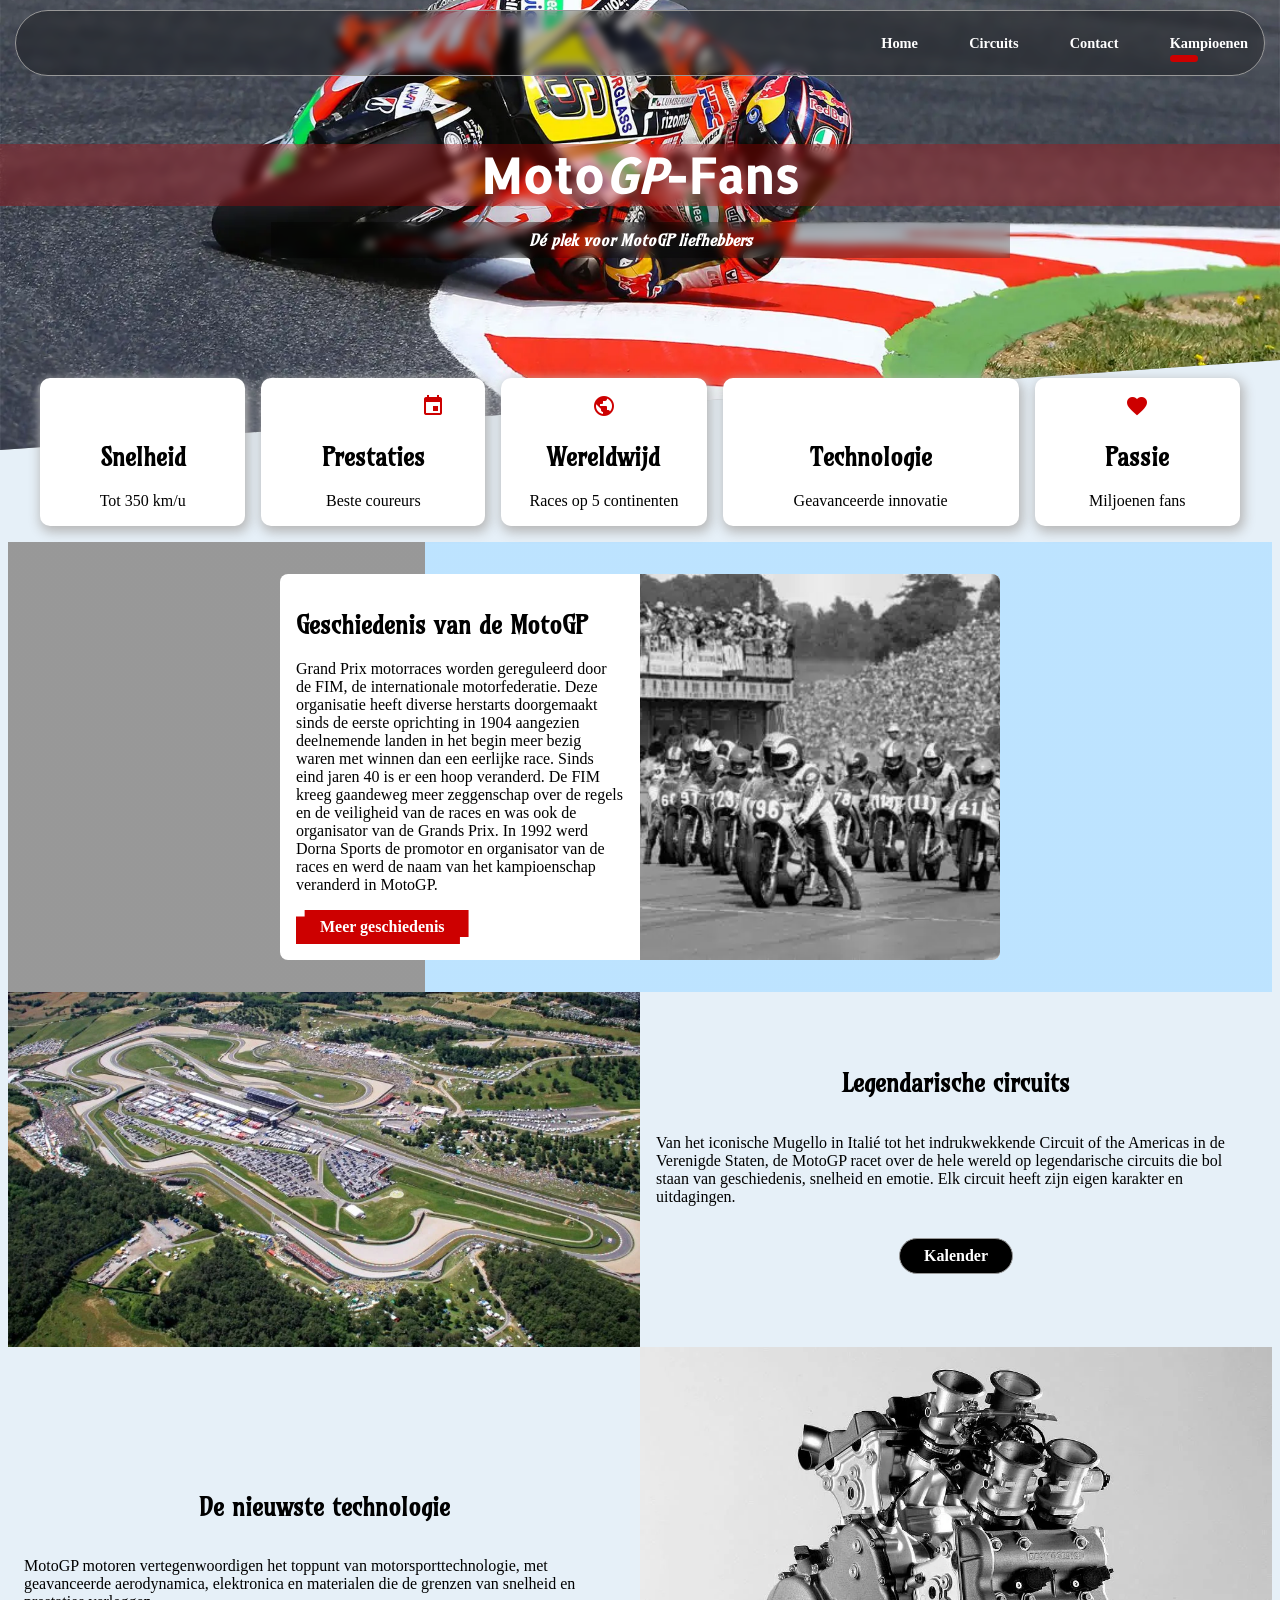
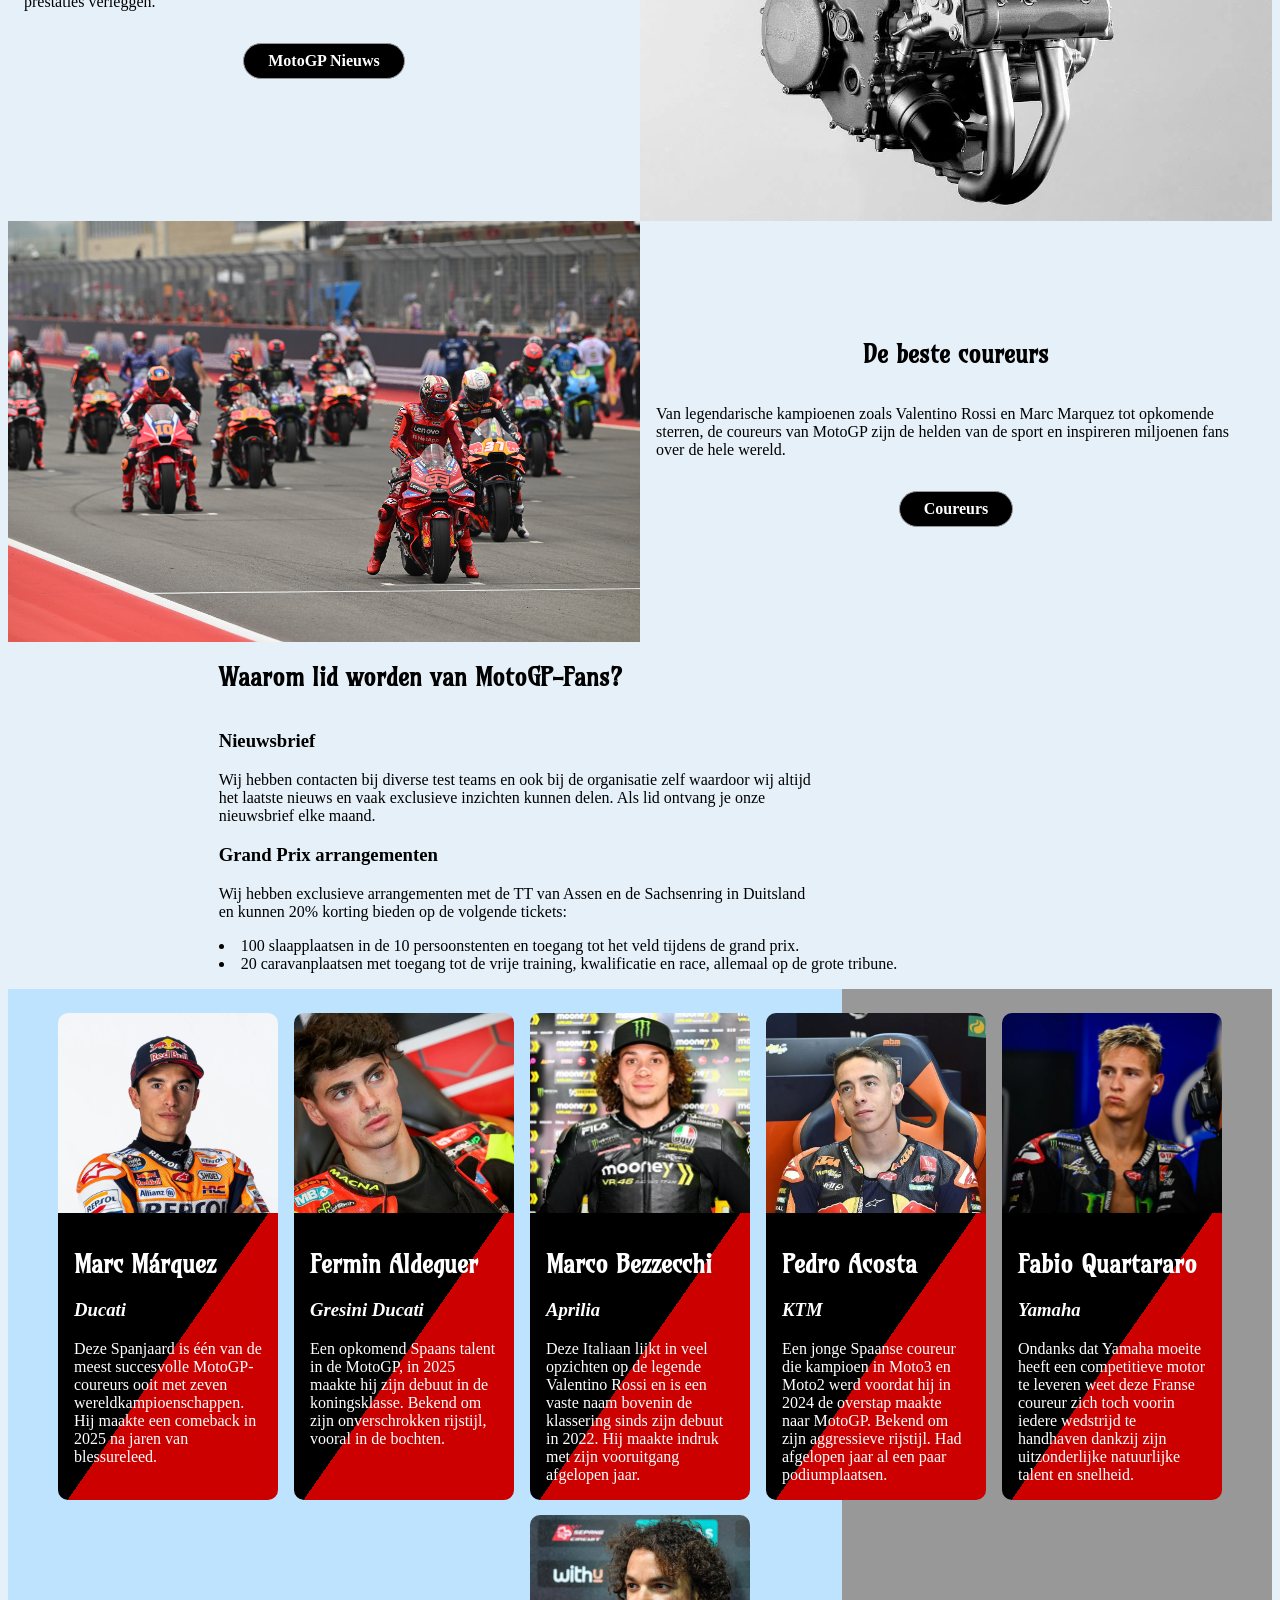
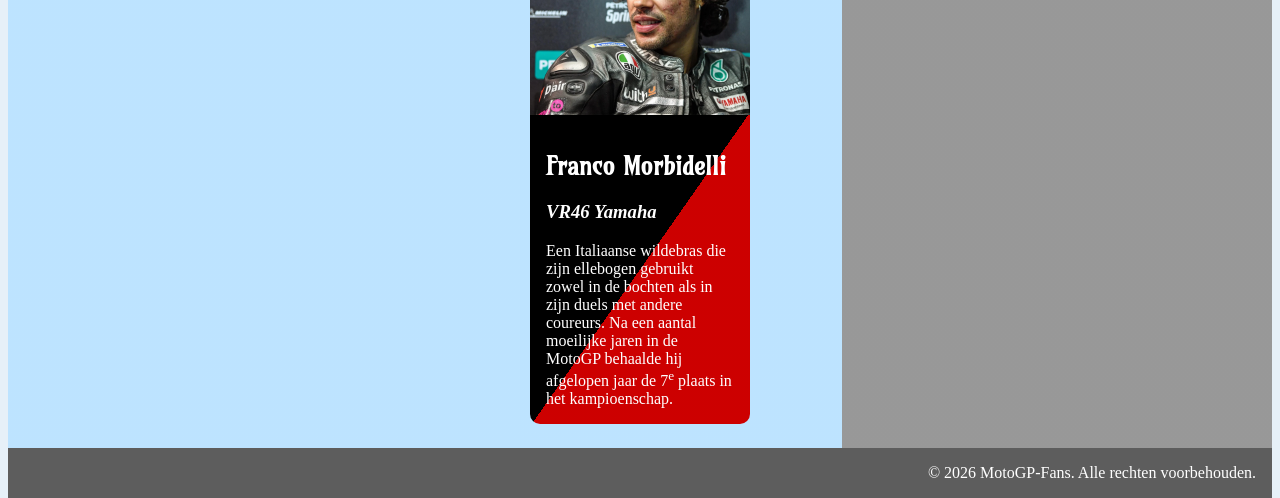
==== champions.html @ 4bca6272 "added the otgher three pages" ====
<!DOCTYPE html>
<html lang="nl">

<head>
    <meta charset="UTF-8">
    <meta name="viewport" content="width=device-width, initial-scale=1.0">
    <title>MotoGP-fans hoofdpagina</title>
    <link rel="preconnect" href="https://fonts.googleapis.com">
    <link rel="preconnect" href="https://fonts.gstatic.com" crossorigin>
    <link href="https://fonts.googleapis.com/css2?family=Allerta+Stencil&family=Amarante&display=swap" rel="stylesheet">
    <link rel="stylesheet" href="https://fonts.googleapis.com/icon?family=Material+Icons">
    <link rel="stylesheet" href="css/styles.css">
</head>

<body>
    <header class="full-width">
        <!-- Afbeelding met transparante balk, smaller dan schermbreedte -->
        <!-- Links logo, rechts navigatie -->
        <nav class="blur-bg">
            <a class="material-icons" href="index.html">sports_motorsports</a>
            <ul class="nav-items">
                <li><a href="index.html">Home</a></li>
                <li><a href="circuits.html">Circuits</a></li>
                <li><a href="contact.html">Contact</a></li>
                <li class="nav-checked"><a href="kampioenen.html">Kampioenen</a></li>
            </ul>
        </nav>
        <!-- Hoofdkop en subkop -->
        <div class="hero">
            <img src="images/action/Motorcycle-Physics-Cornering.webp" alt="MotoGP coureur in actie tijdens een race"
                class="hero-image">
            <h1 class="blur-bg">Moto<span class="italic">GP</span>-Fans</h1>
            <p class="italic blur-bg">D&eacute; plek voor MotoGP liefhebbers</p>
        </div>
    </header>

    <main>
        <!-- 5 afgeronde blokken met schaduw, ieder met een icoon, hoofdtitel en subtitel, overlap 50% met hero image -->
        <section class="feature-container">
            <div class="feature-card">
                <span class="material-icons">speed</span>
                <h2>Snelheid</h2>
                <p>Tot 350 km/u</p>
            </div>
            <div class="feature-card">
                <span class="material-icons">emoji_events</span>
                <h2>Prestaties</h2>
                <p>Beste coureurs</p>
            </div>
            <div class="feature-card">
                <div class="material-icons">public</div>
                <h2>Wereldwijd</h2>
                <p>Races op 5 continenten</p>
            </div>
            <div class="feature-card">
                <span class="material-icons">engineering</span>
                <h2>Technologie</h2>
                <p>Geavanceerde innovatie</p>
            </div>
            <div class="feature-card">
                <span class="material-icons">favorite</span>
                <h2>Passie</h2>
                <p>Miljoenen fans</p>
            </div>
        </section>
        <!-- Gradient block hard limit 1/3 -->
        <section class="gradient-block">
            <!-- Gecentreerde inhoud met links teks en knop en rechts een kop met afbeelding en een link -->
            <div class="history-block">
                <div class="history-block-left">
                    <h2>Geschiedenis van de MotoGP</h2>
                    <p>Grand Prix motorraces worden gereguleerd door de FIM, de internationale
                        motorfederatie. Deze organisatie heeft diverse herstarts doorgemaakt sinds de eerste oprichting
                        in 1904 aangezien deelnemende landen in het begin meer bezig waren met winnen dan een eerlijke
                        race. Sinds eind jaren 40 is er een hoop veranderd.
                        De FIM kreeg gaandeweg meer zeggenschap over de regels en de veiligheid van de races
                        en was ook de organisator van de Grands Prix. In 1992 werd Dorna Sports de promotor en
                        organisator van de races en werd de naam van het kampioenschap
                        veranderd in MotoGP.
                    </p>
                    <a href="https://nl.wikipedia.org/wiki/Wereldkampioenschap_wegrace#mwIA" target="_blank"
                        rel="noopener noreferrer">Meer geschiedenis</a>
                </div>
                <div class="history-block-right">
                    <img src="images/history/Riders-on-the-grid-1975.webp" alt="Een start van een race in 1975">
                </div>
            </div>
        </section>
        <!-- Blok tekst / afbeelding -->
        <section class="two-halves">
            <div class="image-half">
                <img src="images/circuits/Mugello-1024x575.webp" alt="Het circuit van Mugello">
            </div>
            <div class="text-half">
                <h2>Legendarische circuits</h2>
                <p>
                    Van het iconische Mugello in Itali&eacute; tot het indrukwekkende Circuit of the Americas in de
                    Verenigde Staten, de MotoGP racet
                    over de hele wereld op legendarische circuits die bol staan van geschiedenis, snelheid en emotie.
                    Elk circuit heeft zijn
                    eigen karakter en uitdagingen.
                </p>
                <a class="button-link" href="http://motogp.com/en/calendar" target="_blank" rel="noopener">Kalender</a>
            </div>
            <!-- Blok afbeelding / tekst -->
            <div class="image-half">
                <img src="images/tech/DUCATI DESMOSEDICI GP6 ENGINE.webp" alt="Een MotoGP motor">
            </div>
            <div class="text-half">
                <h2>De nieuwste technologie</h2>
                <p>
                    MotoGP motoren vertegenwoordigen het toppunt van motorsporttechnologie, met geavanceerde
                    aerodynamica, elektronica en materialen die de grenzen van snelheid en prestaties verleggen.
                </p>
                <a class="button-link" href="http://motogp.com/en/news" target="_blank" rel="noopener">MotoGP
                    Nieuws</a>
            </div>
            <!-- Blok tekst / afbeelding -->
            <div class="image-half">
                <img src="images/circuits/line-up.jpg" alt="MotoGP coureurs op de grid">
            </div>
            <div class="text-half">
                <h2>De beste coureurs</h2>
                <p>
                    Van legendarische kampioenen zoals Valentino Rossi en Marc Marquez tot opkomende sterren, de
                    coureurs van MotoGP zijn de helden van de sport en inspireren miljoenen fans over de hele wereld.
                </p>
                <a class="button-link" href="https://www.motogp.com/en/riders/motogp" target="_blank"
                    rel="noopener">Coureurs</a>
            </div>
        </section>
        <!-- Lijst met stijl, smallere inhoud -->
        <section class="reduced-width">
            <h2>Waarom lid worden van MotoGP-Fans?</h2>
            <h3>Nieuwsbrief</h3>
            <p>Wij hebben contacten bij diverse test teams en ook bij de organisatie zelf waardoor wij altijd het
                laatste nieuws en vaak exclusieve inzichten kunnen delen. Als lid ontvang je onze nieuwsbrief elke
                maand.</p>
            <h3>Grand Prix arrangementen</h3>
            <p>Wij hebben exclusieve arrangementen met de TT van Assen en de Sachsenring in Duitsland en kunnen 20%
                korting bieden op de volgende tickets:</p>
            <ul>
                <li>100 slaapplaatsen in de 10 persoonstenten en toegang tot het veld tijdens de grand prix.</li>
                <li>20 caravanplaatsen met toegang tot de vrije training, kwalificatie en race, allemaal op de grote
                    tribune.</li>
            </ul>
        </section>
        <!-- Gradient block hard limit 2/3 -->
        <section class="reversed-gradient-block">
            <!-- Cards, foto boven, kop en tekst onder -->
            <div class="card-container">
                <article class="card">
                    <img src="images/racers/marc-marquez.webp" alt="" class="card-image">
                    <div class="card-content">
                        <h2>Marc M&aacute;rquez</h2>
                        <h3 class="italic">Ducati</h3>
                        <p>
                            Deze Spanjaard is &eacute;&eacute;n van de meest succesvolle MotoGP-coureurs ooit met zeven
                            wereldkampioenschappen.
                            Hij maakte een comeback in 2025 na jaren van blessureleed.
                        </p>
                    </div>
                </article>
                <article class="card">
                    <img src="images/racers/fermin-aldeguer.webp" alt="" class="card-image">
                    <div class="card-content">
                        <h2>Fermin Aldeguer</h2>
                        <h3 class="italic">Gresini Ducati</h3>
                        <p>
                            Een opkomend Spaans talent in de MotoGP, in 2025 maakte hij zijn debuut in de koningsklasse.
                            Bekend om zijn onverschrokken rijstijl, vooral in de bochten.
                        </p>
                    </div>
                </article>
                <article class="card">
                    <img src="images/racers/marco-bezzecchi-motogp-2023.webp" alt="" class="card-image">
                    <div class="card-content">
                        <h2>Marco Bezzecchi</h2>
                        <h3 class="italic">Aprilia</h3>
                        <p>
                            Deze Italiaan lijkt in veel opzichten op de legende Valentino Rossi en is een vaste naam
                            bovenin de klassering
                            sinds zijn debuut in 2022. Hij maakte indruk met zijn
                            vooruitgang afgelopen jaar.
                        </p>
                    </div>
                </article>
                <article class="card">
                    <img src="images/racers/pedro-acosta-2.webp" alt="" class="card-image">
                    <div class="card-content">
                        <h2>Pedro Acosta</h2>
                        <h3 class="italic">KTM</h3>
                        <p>
                            Een jonge Spaanse coureur die kampioen in Moto3 en Moto2 werd voordat hij in 2024 de
                            overstap maakte naar MotoGP. Bekend om zijn aggressieve rijstijl. Had afgelopen jaar al een
                            paar podiumplaatsen.
                        </p>
                    </div>
                </article>
                <article class="card">
                    <img src="images/racers/fabio-quartararo.webp" alt="" class="card-image">
                    <div class="card-content">
                        <h2>Fabio Quartararo</h2>
                        <h3 class="italic">Yamaha</h3>
                        <p>
                            Ondanks dat Yamaha moeite heeft een competitieve motor te leveren weet deze Franse coureur
                            zich toch voorin iedere wedstrijd te handhaven dankzij zijn uitzonderlijke
                            natuurlijke talent en snelheid.
                        </p>
                    </div>
                </article>
                <article class="card">
                    <img src="images/racers/franco-morbidelli.webp" alt="" class="card-image">
                    <div class="card-content">
                        <h2>Franco Morbidelli</h2>
                        <h3 class="italic">VR46 Yamaha</h3>
                        <p>
                            Een Italiaanse wildebras die zijn ellebogen gebruikt zowel in de bochten als in zijn duels
                            met andere coureurs. Na een aantal moeilijke jaren in de MotoGP behaalde hij
                            afgelopen jaar de 7<sup>e</sup> plaats in het kampioenschap.
                        </p>
                    </div>
                </article>
            </div>
        </section>
    </main>
    <!-- Footer hele breedte -->
    <footer>
        <p>&copy; 2026 MotoGP-Fans. Alle rechten voorbehouden.</p>
    </footer>
</body>

</html>
---- css/styles.css ----
@layer reset, base, typography, components, utilities;

@layer reset {
    nav ul {
        list-style: none;
    }

    a {
        text-decoration: none;
    }

    div {
        box-sizing: border-box;
    }

    :not(:is(h1, h2, h3, h4)) {
        margin: 0;
        padding: 0;
    }

    img {
        display: block;
        max-width: 100%;
    }
}

@layer base {

    /* variables */
    :root {
        /* colors */
        /* primary colors are currently default - don't apply unless overridden */
        --primary-bg: oklch(100% 0 0);
        --primary-color: oklch(0% 0 0);
        /* custom colors */
        --secondary-bg: oklch(0% 0 0);
        --secondary-bg-transparent: oklch(from var(--secondary-bg) l c h / .3);
        --secondary-color: oklch(100% 0 0);
        --accent-1: oklch(52% 0.23 27);
        --accent-1-light: oklch(62% 0.23 27);
        --accent-1-transparent: oklch(from var(--accent-1) l c h / .3);
        --accent-2: oklch(90% 0.06 244);
        --accent-2-light: oklch(95% 0.015 244);
        --accent-accessibility: oklch(62% 0.23 80);
        --grey: oklch(68% 0 271);
        --shadow: oklch(78% 0 271);
        --footer-bg: oklch(48% 0 271);

        /* spacing */
        --spacer-min: 0.25em;
        --spacer-small: 0.5em;
        --spacer: 1em;
        --spacer-large: 1.5em;
        --spacer-xl: 2em;
        --spacer-xxl: 3em;
        --spacer-max: 4em;

        /* styling */
        --max-width: 1440px;
        --card-radius: 10px;
        --box-shadow: 2px 4px 12px 2px var(--shadow);
    }

    /* icons */
    .feature-card .material-icons {
        color: var(--accent-1);
    }

    /* accessibility */
    *:focus-visible {
        outline: 2px solid var(--accent-accessibility);
        outline-offset: var(--spacer-min);
    }

    /* layout */
    body {
        display: grid;
        grid-template-columns: 1fr min(var(--max-width), calc(100svw - var(--spacer))) 1fr;
        background: aliceblue;
        background: var(--accent-2-light);
    }

    body>* {
        grid-column: 2;
    }

    body .full-width {
        grid-column: 1 / span 3;
        max-inline-size: var(--max-width);
    }

    nav {
        position: absolute;
        content: "";
        inset: 10px 0 auto 0;
        display: flex;
        justify-content: space-between;
        inline-size: calc(100vw - var(--spacer-xl) * 2);
        max-inline-size: calc(var(--max-width) - var(--spacer-large) * 2);
        margin-inline: auto;
        padding: var(--spacer);
        border: 1px solid var(--grey);
        border-radius: 1in;
        background: var(--secondary-bg-transparent);
        z-index: 1;
    }

    .hero {
        position: relative;
        height: 50vh;
        background: var(--grey);
        padding-block: var(--spacer-xxl) calc(var(--spacer-xxl) * 2);
        clip-path: polygon(0 0, 100% 0, 100% 80%, 0 100%);
        overflow: hidden;
    }

    .hero-image {
        position: absolute;
        inset: 0 auto;
        height: 100%;
        width: 100%;
        object-fit: cover;
    }

    .hero>h1,
    .hero>p {
        position: relative;
        z-index: 1;
    }

    /* .hero {
        display: grid;
        grid-template-areas: "stack";
        place-items: center;
        clip-path: polygon(0 0, 100% 0, 100% 80%, 0 100%);
    }

    .hero>* {
        grid-area: stack;
    } */

    body .hero-image {
        grid-column: 1 / -1;
    }

    .feature-container {
        position: relative;
        display: flex;
        flex-wrap: wrap;
        gap: var(--spacer);
        margin: -4.5rem var(--spacer-xl) var(--spacer);
    }

    .gradient-block {
        padding-block: var(--spacer-large);
        background: linear-gradient(90deg, var(--grey) 33%, var(--primary-bg) 0);
        background: linear-gradient(90deg, var(--grey) 33%, var(--accent-2) 0);
    }

    .reversed-gradient-block {
        padding-block: var(--spacer-large);
        background: linear-gradient(90deg, var(--primary-bg) 66%, var(--grey) 0);
        background: linear-gradient(90deg, var(--accent-2) 66%, var(--grey) 0);
    }

    .history-block {
        display: grid;
        grid-template-columns: repeat(auto-fit, minmax(300px, 1fr));
        justify-content: center;
        max-inline-size: min(90vw, calc(var(--max-width) / 2));
        margin: var(--spacer-small) auto;
        border-radius: var(--spacer-small);
        background: var(--primary-bg);
        contain: paint;
    }

    .reduced-width {
        display: grid;
        grid-template-columns: 1fr 4fr 1fr;
    }

    .reduced-width>* {
        grid-column: 2;
    }

    .card-container {
        display: flex;
        flex-wrap: wrap;
        gap: var(--spacer);
        justify-content: center;
    }

    .card-container>* {
        flex: 0 1 220px;
    }

    footer {
        padding: var(--spacer);
        background: var(--footer-bg);
        color: var(--secondary-color);
        text-align: end;
    }
}

@layer typography {
    h1 {
        color: var(--secondary-color);
        font-family: 'Allerta Stencil', 'Times New Roman', serif;
        font-size: 3rem;
        font-weight: bold;
        text-align: center;
        margin: 6rem auto 1rem;
        background: var(--accent-1-transparent);
    }

    h2 {
        font-family: 'Amarante', 'Arial', sans-serif;
        text-wrap: pretty;
    }

    .hero p {
        font-family: 'Amarante', 'Arial', sans-serif;
        font-weight: bold;
        margin-inline: auto;
        padding: var(--spacer-small) var(--spacer-xl);
        text-align: center;
        color: var(--secondary-color);
        background: var(--secondary-bg-transparent);
    }

    :not(footer, .feature-card)>p {
        max-width: 75ch;
    }
}

@layer components {
    nav a {
        color: white;
        font-weight: bold;
        font-size: .9rem;
        transition: color 1s ease;
    }

    nav a:hover {
        color: var(--accent-1-light);
        transition: color 0.3s ease;
    }

    nav ul {
        display: flex;
        flex-wrap: wrap;
        gap: 4vw;
        margin-block-start: var(--spacer-small);
    }

    nav li {
        position: relative;
        color: white;
        font-weight: bold;
        font-size: .9rem;
    }

    /* actieve pagina indicator */
    li.nav-checked::before {
        position: absolute;
        content: "";
        top: 20px;
        width: var(--spacer-xl);
        height: var(--spacer-small);
        border-radius: 1in;
        background: var(--accent-1);
        margin-right: .5em;
    }

    .feature-card {
        flex: 1 1 200px;
        text-align: center;
        padding: var(--spacer);
        border-radius: var(--card-radius);
        background: var(--primary-bg);
        box-shadow: var(--box-shadow);
    }

    .history-block-left {
        padding: var(--spacer);
    }

    .history-block-left a {
        display: inline-block;
        margin: var(--spacer) auto 0;
        padding: var(--spacer-small) var(--spacer-large);
        color: white;
        font-weight: bold;
        background: var(--accent-1);
        /* extra ruimte boven en onder overhouden om keyboard selectie nog steeds zichtbaar te laten zijn */
        clip-path: polygon(0 20%, 5% 20%, 5% -40%, 100% -40%, 100% 80%, 95% 80%, 95% 140%, 0 140%);
        transition: background 1s ease;
    }

    .history-block-left a:hover {
        background: var(--accent-1-light);
        transition: all 0.3s ease;
    }

    .history-block-right img {
        width: 100%;
        height: 100%;
        object-fit: cover;
    }

    .two-halves .text-half {
        display: flex;
        flex-direction: column;
        gap: var(--spacer);
        align-items: center;
        padding: var(--spacer);
    }

    .reduced-width ul {
        list-style: disc inside;
        margin-block: var(--spacer);
    }

    .card {
        display: grid;
        grid-template-rows: 200px 1fr;
        /* border: 1px solid var(--grey); */
        border-radius: var(--card-radius);
        contain: paint;
    }

    .card .card-image {
        width: 100%;
        height: 200px;
        object-fit: cover;
    }

    .card-content {
        padding: var(--spacer);
        color: var(--secondary-color);
        background: linear-gradient(125deg, var(--secondary-bg) 50%, var(--accent-1) 0);
    }
}

@layer utilities {
    .italic {
        font-style: italic;
    }

    .horizontal-reversed {
        scale: -1 1;
    }

    .blur-bg {
        -webkit-backdrop-filter: blur(4px);
        backdrop-filter: blur(4px);
    }

    .button-link {
        display: inline-block;
        margin-block: var(--spacer);
        margin-inline: auto;
        padding: var(--spacer-small) var(--spacer-large);
        font-weight: bold;
        border: 1px solid var(--grey);
        border-radius: 1in;
        color: var(--secondary-color);
        background: var(--secondary-bg);
        transition: scale 1.0s ease;
    }

    .button-link:hover {
        color: var(--primary-color);
        background: var(--primary-bg);
        scale: 1.1;
        transition: scale 0.3s ease;
    }
}

nav a.material-icons {
    font-size: 2rem;
    color: white;
}

@media (min-width: 768px) {
    .two-halves {
        display: grid;
        grid-template-columns: 1fr 1fr;
        align-items: center;
    }

    .two-halves :nth-child(3) {
        grid-column: 2;
        grid-row: 2;
    }

    .two-halves :nth-child(4) {
        grid-column: 1;
        grid-row: 2;
    }


}

@media (min-width: 1440px) {
    body .full-width {
        grid-column: 2;
    }
}
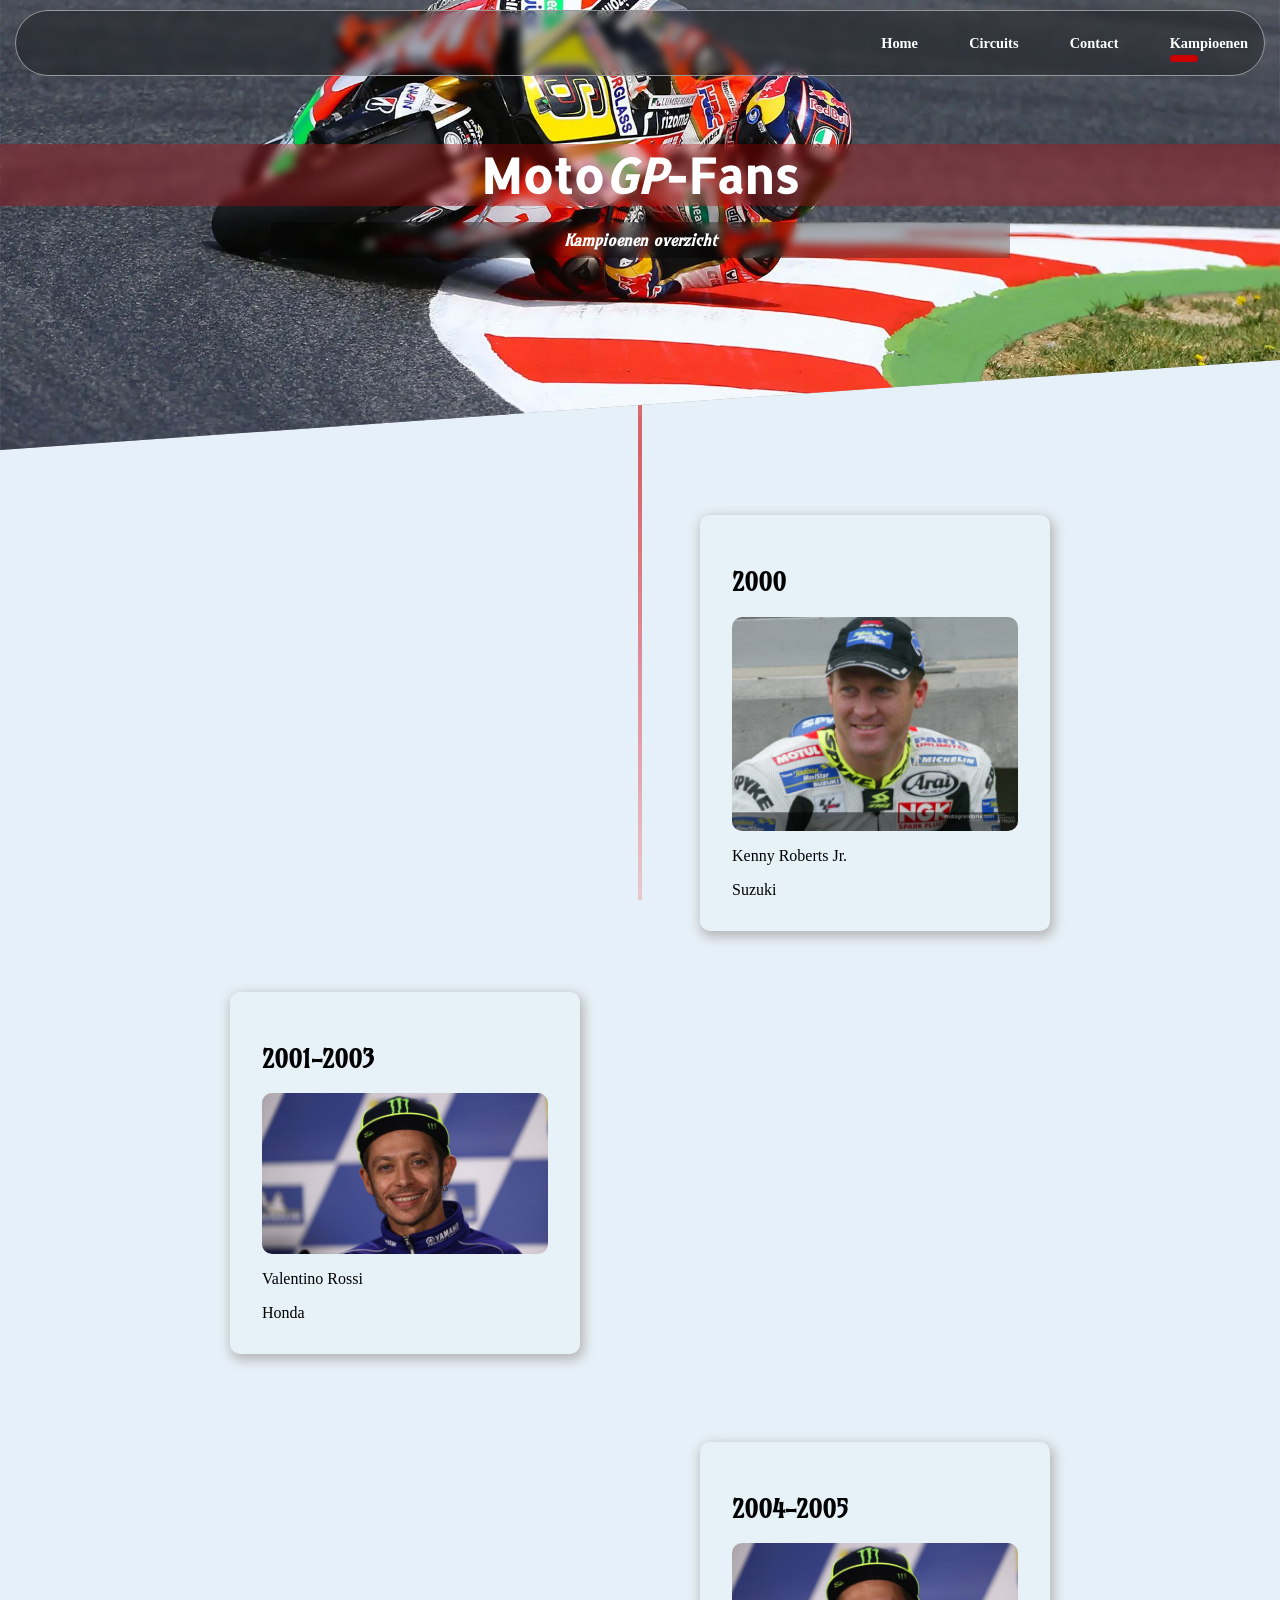
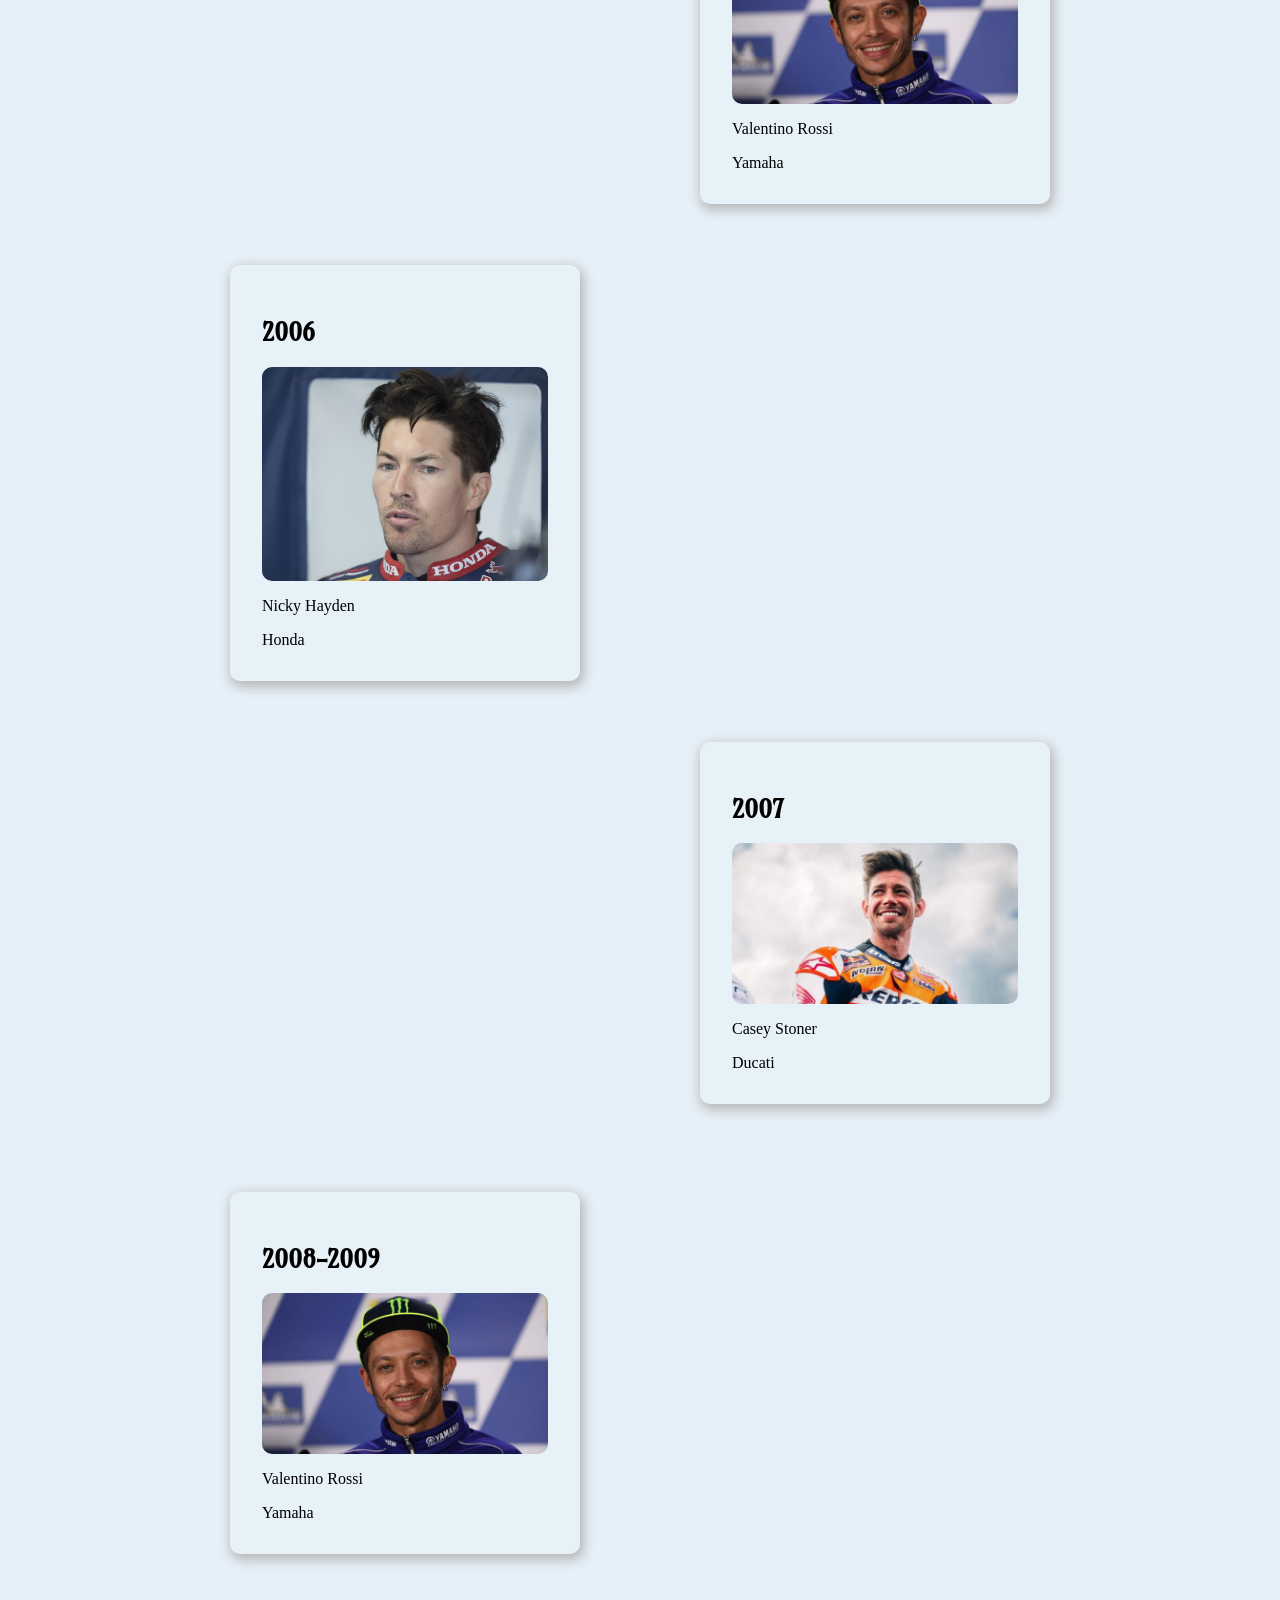
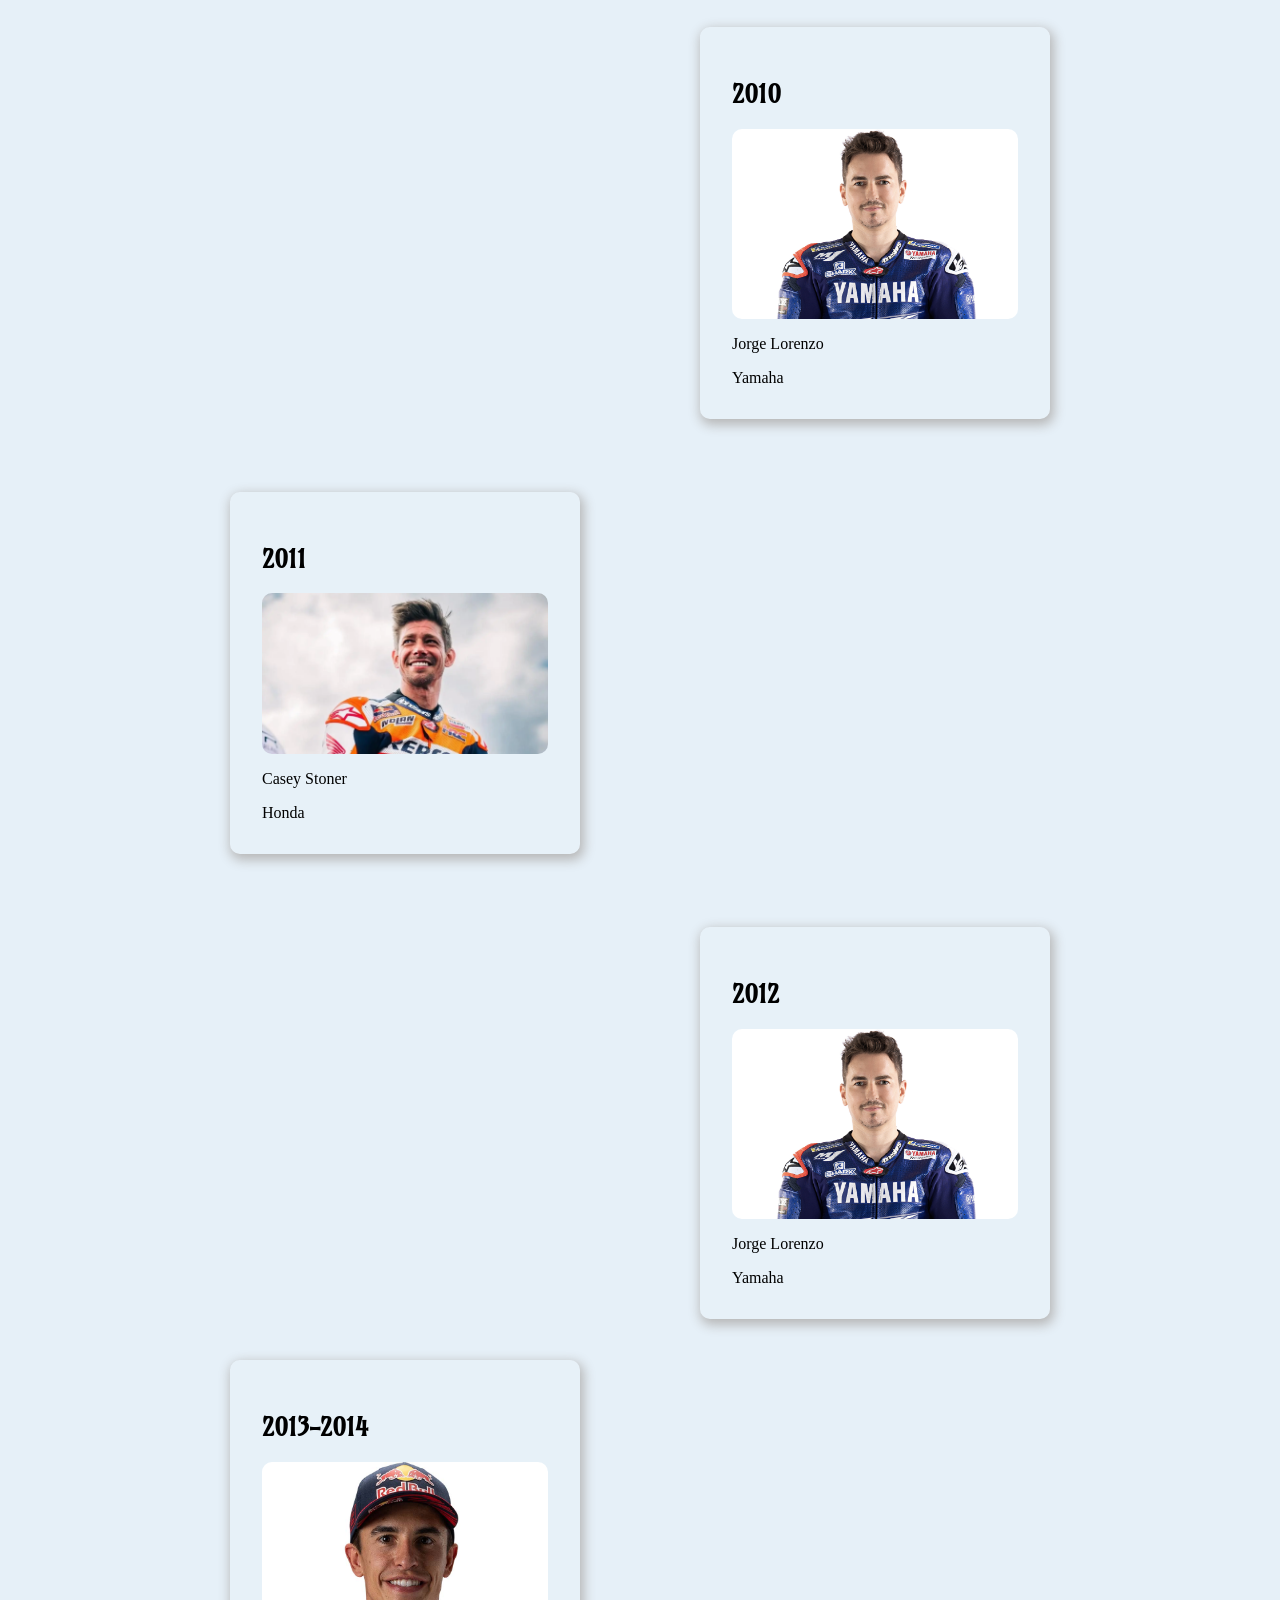
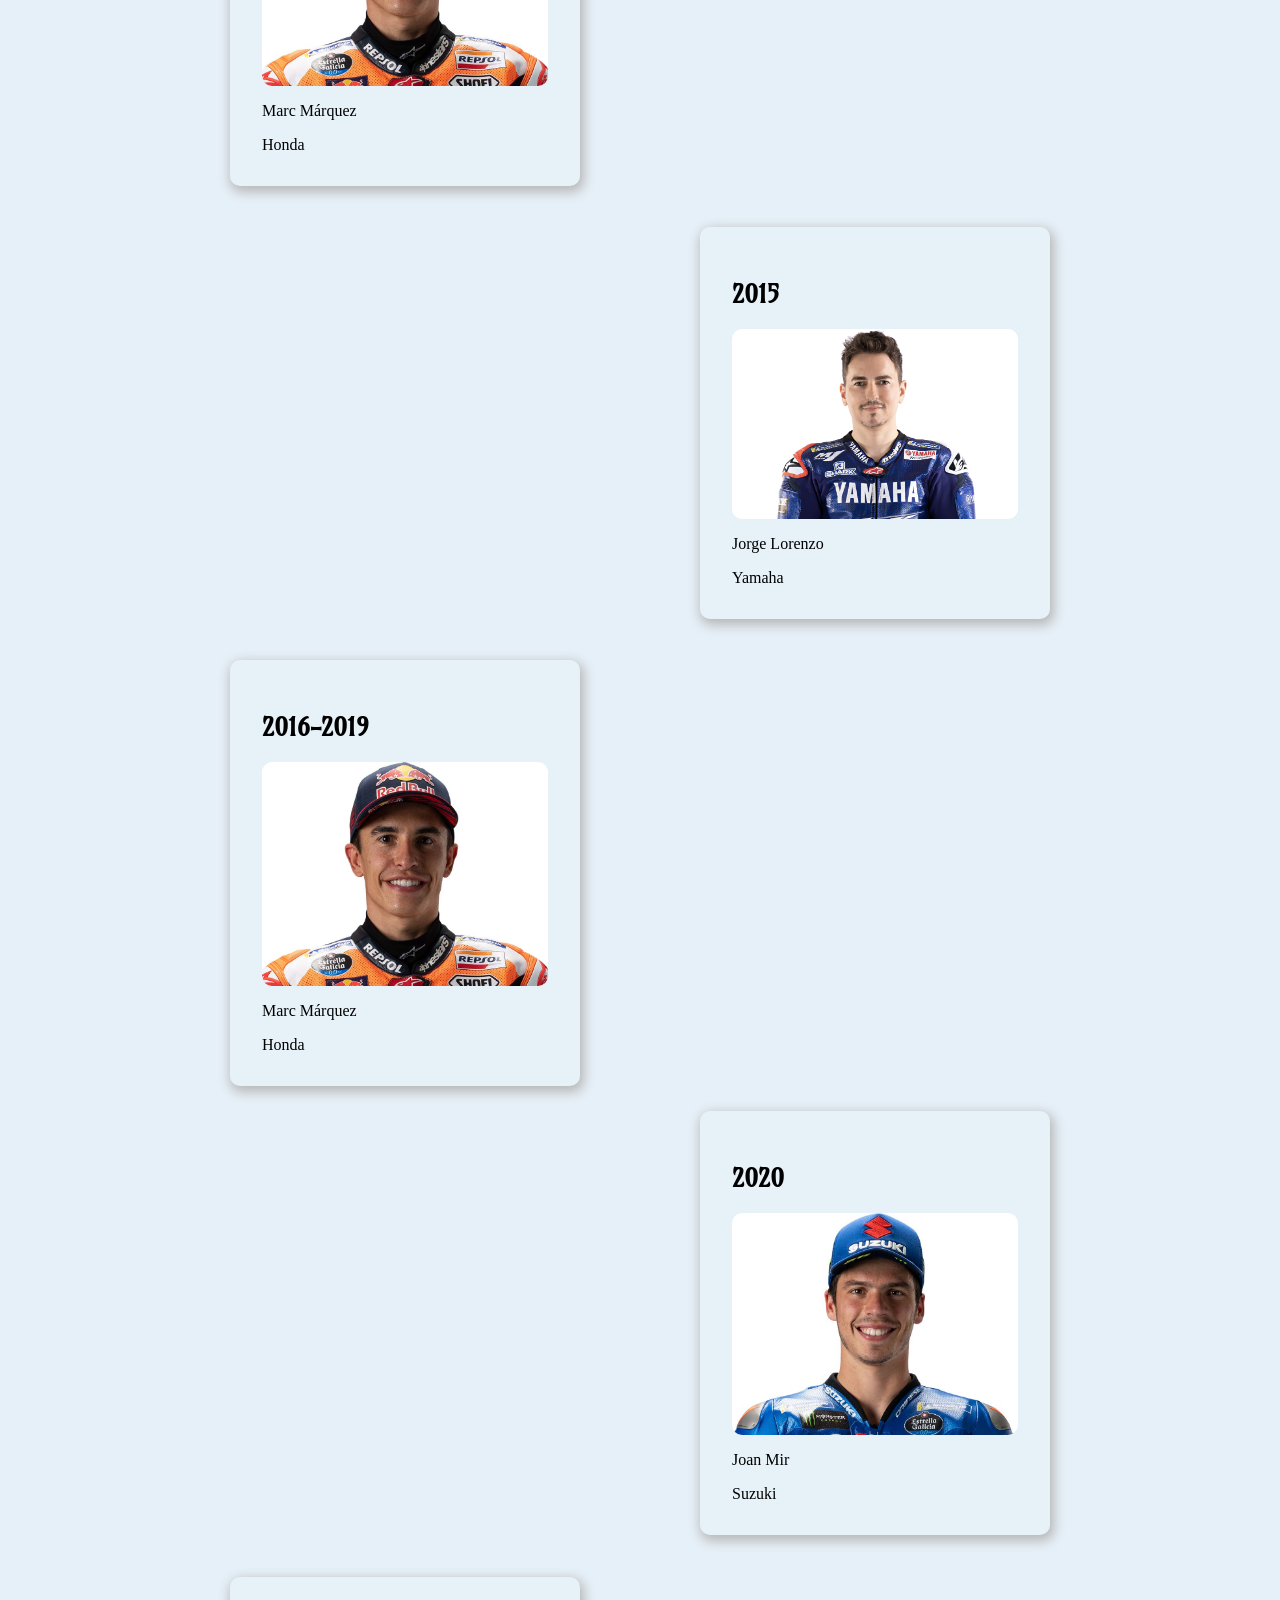
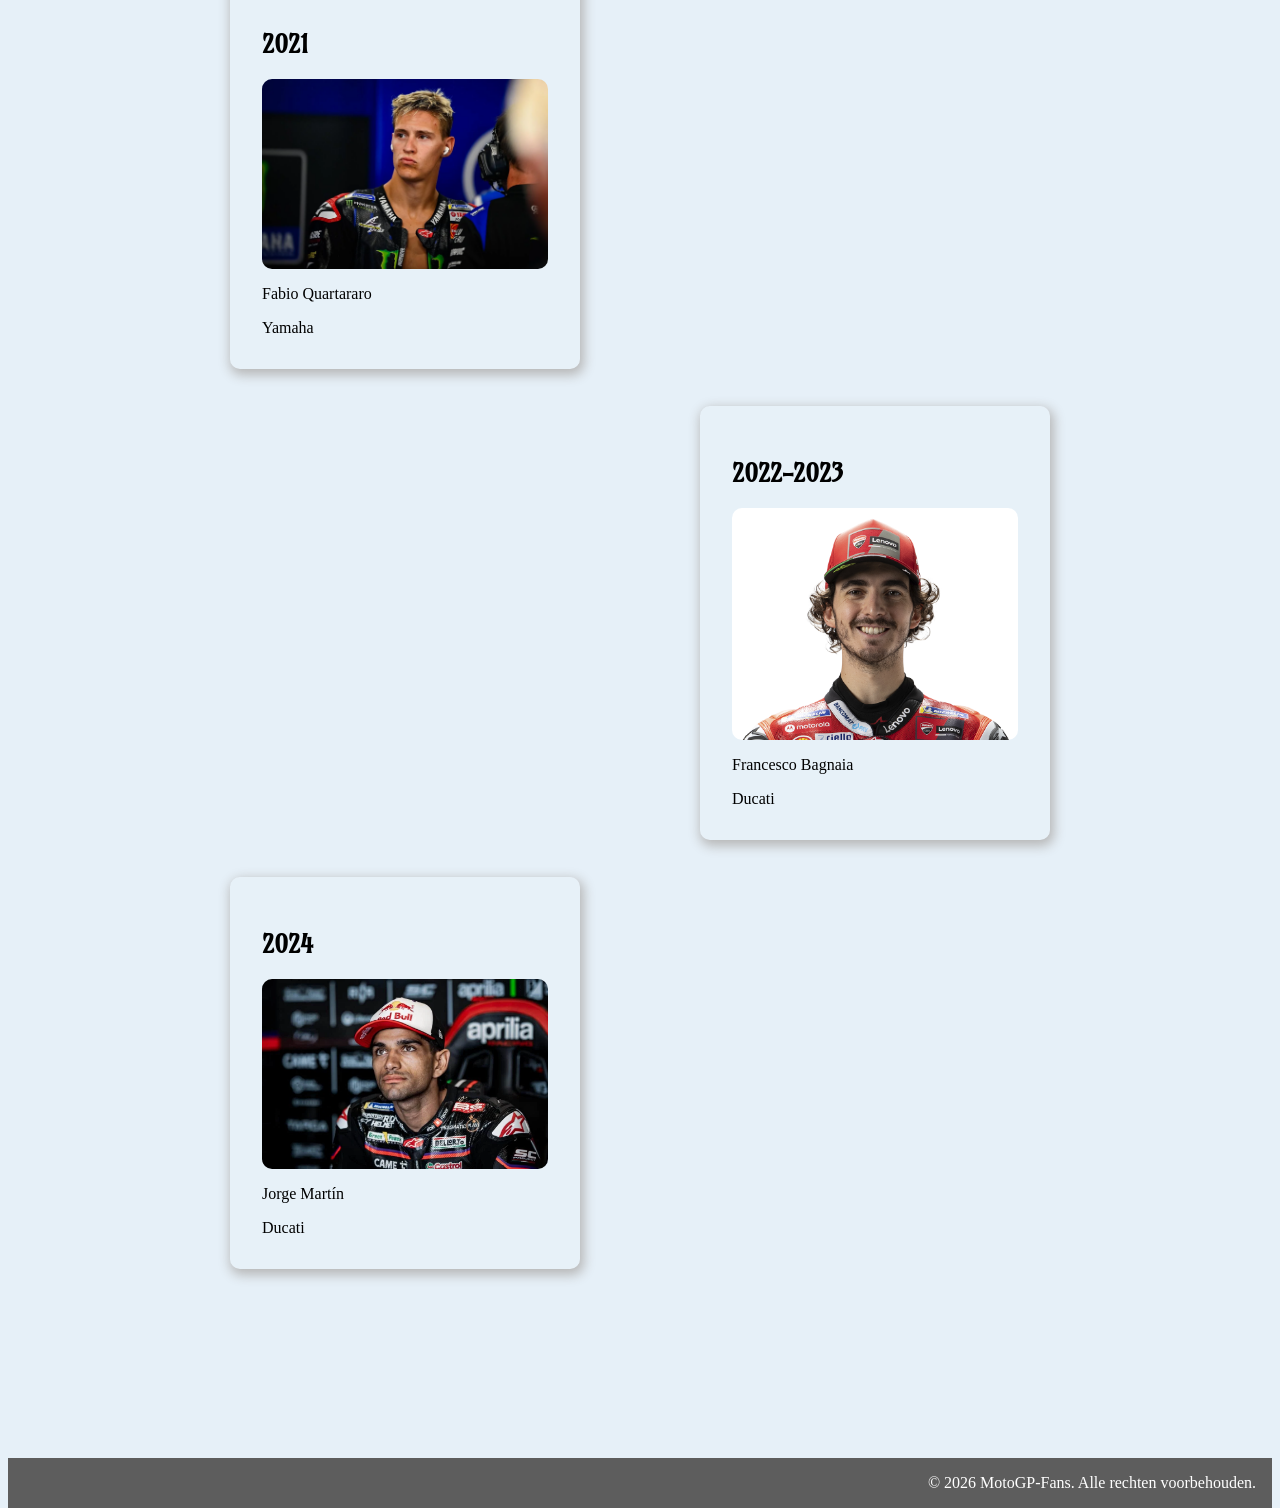
==== commit 58f3d66a: "implemented concept of champion overview with scrolling" ====
--- a/champions.html
+++ b/champions.html
@@ -22,206 +22,195 @@
                 <li><a href="index.html">Home</a></li>
                 <li><a href="circuits.html">Circuits</a></li>
                 <li><a href="contact.html">Contact</a></li>
-                <li class="nav-checked"><a href="kampioenen.html">Kampioenen</a></li>
+                <li class="nav-checked"><a href="champions.html">Kampioenen</a></li>
             </ul>
         </nav>
         <!-- Hoofdkop en subkop -->
-        <div class="hero">
+        <div class="hero text-center">
             <img src="images/action/Motorcycle-Physics-Cornering.webp" alt="MotoGP coureur in actie tijdens een race"
                 class="hero-image">
             <h1 class="blur-bg">Moto<span class="italic">GP</span>-Fans</h1>
-            <p class="italic blur-bg">D&eacute; plek voor MotoGP liefhebbers</p>
+            <p class="italic blur-bg">Kampioenen overzicht</p>
         </div>
     </header>
 
     <main>
-        <!-- 5 afgeronde blokken met schaduw, ieder met een icoon, hoofdtitel en subtitel, overlap 50% met hero image -->
-        <section class="feature-container">
-            <div class="feature-card">
-                <span class="material-icons">speed</span>
-                <h2>Snelheid</h2>
-                <p>Tot 350 km/u</p>
-            </div>
-            <div class="feature-card">
-                <span class="material-icons">emoji_events</span>
-                <h2>Prestaties</h2>
-                <p>Beste coureurs</p>
-            </div>
-            <div class="feature-card">
-                <div class="material-icons">public</div>
-                <h2>Wereldwijd</h2>
-                <p>Races op 5 continenten</p>
-            </div>
-            <div class="feature-card">
-                <span class="material-icons">engineering</span>
-                <h2>Technologie</h2>
-                <p>Geavanceerde innovatie</p>
-            </div>
-            <div class="feature-card">
-                <span class="material-icons">favorite</span>
-                <h2>Passie</h2>
-                <p>Miljoenen fans</p>
-            </div>
-        </section>
-        <!-- Gradient block hard limit 1/3 -->
-        <section class="gradient-block">
-            <!-- Gecentreerde inhoud met links teks en knop en rechts een kop met afbeelding en een link -->
-            <div class="history-block">
-                <div class="history-block-left">
-                    <h2>Geschiedenis van de MotoGP</h2>
-                    <p>Grand Prix motorraces worden gereguleerd door de FIM, de internationale
-                        motorfederatie. Deze organisatie heeft diverse herstarts doorgemaakt sinds de eerste oprichting
-                        in 1904 aangezien deelnemende landen in het begin meer bezig waren met winnen dan een eerlijke
-                        race. Sinds eind jaren 40 is er een hoop veranderd.
-                        De FIM kreeg gaandeweg meer zeggenschap over de regels en de veiligheid van de races
-                        en was ook de organisator van de Grands Prix. In 1992 werd Dorna Sports de promotor en
-                        organisator van de races en werd de naam van het kampioenschap
-                        veranderd in MotoGP.
-                    </p>
-                    <a href="https://nl.wikipedia.org/wiki/Wereldkampioenschap_wegrace#mwIA" target="_blank"
-                        rel="noopener noreferrer">Meer geschiedenis</a>
-                </div>
-                <div class="history-block-right">
-                    <img src="images/history/Riders-on-the-grid-1975.webp" alt="Een start van een race in 1975">
-                </div>
-            </div>
-        </section>
-        <!-- Blok tekst / afbeelding -->
-        <section class="two-halves">
-            <div class="image-half">
-                <img src="images/circuits/Mugello-1024x575.webp" alt="Het circuit van Mugello">
-            </div>
-            <div class="text-half">
-                <h2>Legendarische circuits</h2>
-                <p>
-                    Van het iconische Mugello in Itali&eacute; tot het indrukwekkende Circuit of the Americas in de
-                    Verenigde Staten, de MotoGP racet
-                    over de hele wereld op legendarische circuits die bol staan van geschiedenis, snelheid en emotie.
-                    Elk circuit heeft zijn
-                    eigen karakter en uitdagingen.
-                </p>
-                <a class="button-link" href="http://motogp.com/en/calendar" target="_blank" rel="noopener">Kalender</a>
-            </div>
-            <!-- Blok afbeelding / tekst -->
-            <div class="image-half">
-                <img src="images/tech/DUCATI DESMOSEDICI GP6 ENGINE.webp" alt="Een MotoGP motor">
-            </div>
-            <div class="text-half">
-                <h2>De nieuwste technologie</h2>
-                <p>
-                    MotoGP motoren vertegenwoordigen het toppunt van motorsporttechnologie, met geavanceerde
-                    aerodynamica, elektronica en materialen die de grenzen van snelheid en prestaties verleggen.
-                </p>
-                <a class="button-link" href="http://motogp.com/en/news" target="_blank" rel="noopener">MotoGP
-                    Nieuws</a>
-            </div>
-            <!-- Blok tekst / afbeelding -->
-            <div class="image-half">
-                <img src="images/circuits/line-up.jpg" alt="MotoGP coureurs op de grid">
-            </div>
-            <div class="text-half">
-                <h2>De beste coureurs</h2>
-                <p>
-                    Van legendarische kampioenen zoals Valentino Rossi en Marc Marquez tot opkomende sterren, de
-                    coureurs van MotoGP zijn de helden van de sport en inspireren miljoenen fans over de hele wereld.
-                </p>
-                <a class="button-link" href="https://www.motogp.com/en/riders/motogp" target="_blank"
-                    rel="noopener">Coureurs</a>
-            </div>
-        </section>
-        <!-- Lijst met stijl, smallere inhoud -->
-        <section class="reduced-width">
-            <h2>Waarom lid worden van MotoGP-Fans?</h2>
-            <h3>Nieuwsbrief</h3>
-            <p>Wij hebben contacten bij diverse test teams en ook bij de organisatie zelf waardoor wij altijd het
-                laatste nieuws en vaak exclusieve inzichten kunnen delen. Als lid ontvang je onze nieuwsbrief elke
-                maand.</p>
-            <h3>Grand Prix arrangementen</h3>
-            <p>Wij hebben exclusieve arrangementen met de TT van Assen en de Sachsenring in Duitsland en kunnen 20%
-                korting bieden op de volgende tickets:</p>
-            <ul>
-                <li>100 slaapplaatsen in de 10 persoonstenten en toegang tot het veld tijdens de grand prix.</li>
-                <li>20 caravanplaatsen met toegang tot de vrije training, kwalificatie en race, allemaal op de grote
-                    tribune.</li>
-            </ul>
-        </section>
-        <!-- Gradient block hard limit 2/3 -->
-        <section class="reversed-gradient-block">
-            <!-- Cards, foto boven, kop en tekst onder -->
-            <div class="card-container">
-                <article class="card">
-                    <img src="images/racers/marc-marquez.webp" alt="" class="card-image">
-                    <div class="card-content">
-                        <h2>Marc M&aacute;rquez</h2>
-                        <h3 class="italic">Ducati</h3>
-                        <p>
-                            Deze Spanjaard is &eacute;&eacute;n van de meest succesvolle MotoGP-coureurs ooit met zeven
-                            wereldkampioenschappen.
-                            Hij maakte een comeback in 2025 na jaren van blessureleed.
-                        </p>
-                    </div>
-                </article>
-                <article class="card">
-                    <img src="images/racers/fermin-aldeguer.webp" alt="" class="card-image">
-                    <div class="card-content">
-                        <h2>Fermin Aldeguer</h2>
-                        <h3 class="italic">Gresini Ducati</h3>
-                        <p>
-                            Een opkomend Spaans talent in de MotoGP, in 2025 maakte hij zijn debuut in de koningsklasse.
-                            Bekend om zijn onverschrokken rijstijl, vooral in de bochten.
-                        </p>
-                    </div>
-                </article>
-                <article class="card">
-                    <img src="images/racers/marco-bezzecchi-motogp-2023.webp" alt="" class="card-image">
-                    <div class="card-content">
-                        <h2>Marco Bezzecchi</h2>
-                        <h3 class="italic">Aprilia</h3>
-                        <p>
-                            Deze Italiaan lijkt in veel opzichten op de legende Valentino Rossi en is een vaste naam
-                            bovenin de klassering
-                            sinds zijn debuut in 2022. Hij maakte indruk met zijn
-                            vooruitgang afgelopen jaar.
-                        </p>
-                    </div>
-                </article>
-                <article class="card">
-                    <img src="images/racers/pedro-acosta-2.webp" alt="" class="card-image">
-                    <div class="card-content">
-                        <h2>Pedro Acosta</h2>
-                        <h3 class="italic">KTM</h3>
-                        <p>
-                            Een jonge Spaanse coureur die kampioen in Moto3 en Moto2 werd voordat hij in 2024 de
-                            overstap maakte naar MotoGP. Bekend om zijn aggressieve rijstijl. Had afgelopen jaar al een
-                            paar podiumplaatsen.
-                        </p>
-                    </div>
-                </article>
-                <article class="card">
-                    <img src="images/racers/fabio-quartararo.webp" alt="" class="card-image">
-                    <div class="card-content">
-                        <h2>Fabio Quartararo</h2>
-                        <h3 class="italic">Yamaha</h3>
-                        <p>
-                            Ondanks dat Yamaha moeite heeft een competitieve motor te leveren weet deze Franse coureur
-                            zich toch voorin iedere wedstrijd te handhaven dankzij zijn uitzonderlijke
-                            natuurlijke talent en snelheid.
-                        </p>
-                    </div>
-                </article>
-                <article class="card">
-                    <img src="images/racers/franco-morbidelli.webp" alt="" class="card-image">
-                    <div class="card-content">
-                        <h2>Franco Morbidelli</h2>
-                        <h3 class="italic">VR46 Yamaha</h3>
-                        <p>
-                            Een Italiaanse wildebras die zijn ellebogen gebruikt zowel in de bochten als in zijn duels
-                            met andere coureurs. Na een aantal moeilijke jaren in de MotoGP behaalde hij
-                            afgelopen jaar de 7<sup>e</sup> plaats in het kampioenschap.
-                        </p>
-                    </div>
-                </article>
-            </div>
+        <!-- kampioenen overzicht -->
+        <section class="champions-container">
+            <div class="timeline-line"></div>
+            <article>
+                <div class="rider-card right flow">
+                    <h2>2000</h2>
+                    <img src="images/racers/champions/kenny_roberts-portrait.jpg" alt="Kenny Roberts Jr."
+                        class="rider-image">
+                    <div class="rider-name">Kenny Roberts Jr.</div>
+                    <div class="manufacturer">Suzuki</div>
+                </div>
+                <div class="dot"></div>
+            </article>
+
+            <article>
+                <div class="rider-card left flow">
+                    <h2>2001-2003</h2>
+                    <img src="images/racers/champions/valentino-rossi-portrait.jpg" alt="Valentino Rossi"
+                        class="rider-image">
+                    <div class="rider-name">Valentino Rossi</div>
+                    <div class="manufacturer">Honda</div>
+                </div>
+                <div class="dot"></div>
+            </article>
+
+            <article>
+                <div class="rider-card right flow">
+                    <h2>2004-2005</h2>
+                    <img src="images/racers/champions/valentino-rossi-portrait.jpg" alt="Valentino Rossi"
+                        class="rider-image">
+                    <div class="rider-name">Valentino Rossi</div>
+                    <div class="manufacturer">Yamaha</div>
+                </div>
+                <div class="dot"></div>
+            </article>
+
+            <article>
+                <div class="rider-card left flow">
+                    <h2>2006</h2>
+                    <img src="images/racers/champions/nicky-hayden-portrait.avif" alt="Nicky Hayden"
+                        class="rider-image">
+                    <div class="rider-name">Nicky Hayden</div>
+                    <div class="manufacturer">Honda</div>
+                </div>
+                <div class="dot"></div>
+            </article>
+
+            <article>
+                <div class="rider-card right flow">
+                    <h2>2007</h2>
+                    <img src="images/racers/champions/casey-stoner-portrait2.webp" alt="Casey Stoner"
+                        class="rider-image">
+                    <div class="rider-name">Casey Stoner</div>
+                    <div class="manufacturer">Ducati</div>
+                </div>
+                <div class="dot"></div>
+            </article>
+
+            <article>
+                <div class="rider-card left flow">
+                    <h2>2008-2009</h2>
+                    <img src="images/racers/champions/valentino-rossi-portrait.jpg" alt="Valentino Rossi"
+                        class="rider-image">
+                    <div class="rider-name">Valentino Rossi</div>
+                    <div class="manufacturer">Yamaha</div>
+                </div>
+                <div class="dot"></div>
+            </article>
+
+            <article>
+                <div class="rider-card right flow">
+                    <h2>2010</h2>
+                    <img src="images/racers/champions/jorge-lorenzo-portrait.jpg" alt="Jorge Lorenzo"
+                        class="rider-image">
+                    <div class="rider-name">Jorge Lorenzo</div>
+                    <div class="manufacturer">Yamaha</div>
+                </div>
+                <div class="dot"></div>
+            </article>
+
+            <article>
+                <div class="rider-card left flow">
+                    <h2>2011</h2>
+                    <img src="images/racers/champions/casey-stoner-portrait2.webp" alt="Casey Stoner"
+                        class="rider-image">
+                    <div class="rider-name">Casey Stoner</div>
+                    <div class="manufacturer">Honda</div>
+                </div>
+                <div class="dot"></div>
+            </article>
+
+            <article>
+                <div class="rider-card right flow">
+                    <h2>2012</h2>
+                    <img src="images/racers/champions/jorge-lorenzo-portrait.jpg" alt="Jorge Lorenzo"
+                        class="rider-image">
+                    <div class="rider-name">Jorge Lorenzo</div>
+                    <div class="manufacturer">Yamaha</div>
+                </div>
+                <div class="dot"></div>
+            </article>
+
+            <article>
+                <div class="rider-card left flow">
+                    <h2>2013-2014</h2>
+                    <img src="images/racers/champions/marc-marquez-portrait2.jpg" alt="Marc Márquez"
+                        class="rider-image">
+                    <div class="rider-name">Marc Márquez</div>
+                    <div class="manufacturer">Honda</div>
+                </div>
+                <div class="dot"></div>
+            </article>
+
+            <article>
+                <div class="rider-card right flow">
+                    <h2>2015</h2>
+                    <img src="images/racers/champions/jorge-lorenzo-portrait.jpg" alt="Jorge Lorenzo"
+                        class="rider-image">
+                    <div class="rider-name">Jorge Lorenzo</div>
+                    <div class="manufacturer">Yamaha</div>
+                </div>
+                <div class="dot"></div>
+            </article>
+
+            <article>
+                <div class="rider-card left flow">
+                    <h2>2016-2019</h2>
+                    <img src="images/racers/champions/marc-marquez-portrait2.jpg" alt="Marc Márquez" class="rider-image"
+                        alt="Marc Márquez" class="rider-image">
+                    <div class="rider-name">Marc Márquez</div>
+                    <div class="manufacturer">Honda</div>
+                </div>
+                <div class="dot"></div>
+            </article>
+
+            <article>
+                <div class="rider-card right flow">
+                    <h2>2020</h2>
+                    <img src="images/racers/champions/joan-mir-portrait.jpg" alt="Joan Mir" class="rider-image">
+                    <div class="rider-name">Joan Mir</div>
+                    <div class="manufacturer">Suzuki</div>
+                </div>
+                <div class="dot"></div>
+            </article>
+
+            <article>
+                <div class="rider-card left flow">
+                    <h2>2021</h2>
+                    <img src="images/racers/champions/fabio-quartararo.webp" alt="Fabio Quartararo" class="rider-image">
+                    <div class="rider-name">Fabio Quartararo</div>
+                    <div class="manufacturer">Yamaha</div>
+                </div>
+                <div class="dot"></div>
+            </article>
+
+            <article>
+                <div class="rider-card right flow">
+                    <h2>2022-2023</h2>
+                    <img src="images/racers/champions/francesco-bagnaia-portrait.jpg" alt="Francesco Bagnaia"
+                        class="rider-image">
+                    <div class="rider-name">Francesco Bagnaia</div>
+                    <div class="manufacturer">Ducati</div>
+                </div>
+                <div class="dot"></div>
+            </article>
+
+            <article>
+                <div class="rider-card left flow">
+                    <h2>2024</h2>
+                    <img src="images/racers/champions/jorge-martin-2025.webp" alt="Jorge Martín" class="rider-image">
+                    <div class="rider-name">Jorge Martín</div>
+                    <div class="manufacturer">Ducati</div>
+                </div>
+                <div class="dot"></div>
+            </article>
+
         </section>
     </main>
     <!-- Footer hele breedte -->
--- a/css/styles.css
+++ b/css/styles.css
@@ -72,7 +72,7 @@
         outline-offset: var(--spacer-min);
     }
 
-    /* layout */
+    /* main layout */
     body {
         display: grid;
         grid-template-columns: 1fr min(var(--max-width), calc(100svw - var(--spacer))) 1fr;
@@ -143,6 +143,14 @@
         grid-column: 1 / -1;
     }
 
+    footer {
+        padding: var(--spacer);
+        background: var(--footer-bg);
+        color: var(--secondary-color);
+        text-align: end;
+    }
+
+    /* main page */
     .feature-container {
         position: relative;
         display: flex;
@@ -153,13 +161,11 @@
 
     .gradient-block {
         padding-block: var(--spacer-large);
-        background: linear-gradient(90deg, var(--grey) 33%, var(--primary-bg) 0);
         background: linear-gradient(90deg, var(--grey) 33%, var(--accent-2) 0);
     }
 
     .reversed-gradient-block {
         padding-block: var(--spacer-large);
-        background: linear-gradient(90deg, var(--primary-bg) 66%, var(--grey) 0);
         background: linear-gradient(90deg, var(--accent-2) 66%, var(--grey) 0);
     }
 
@@ -194,11 +200,78 @@
         flex: 0 1 220px;
     }
 
-    footer {
-        padding: var(--spacer);
-        background: var(--footer-bg);
-        color: var(--secondary-color);
-        text-align: end;
+    /* gallery page */
+    .bento-container {
+        container: bento / inline-size;
+    }
+
+    /* contact page */
+
+    /* champions page */
+    .champions-container {
+        position: relative;
+        margin: 0 auto;
+        padding: var(--spacer-xxl) 0 10em;
+    }
+
+    .champions-container article {
+        position: relative;
+        height: 50vh;
+        display: flex;
+        align-items: center;
+        justify-content: center;
+    }
+
+    .rider-card {
+        position: absolute;
+        inline-size: 350px;
+        padding: var(--spacer-xl);
+        border-radius: var(--card-radius);
+        background: oklch(100% 0.00011 271 / 0.1);
+        box-shadow: var(--box-shadow);
+        transform-origin: center center;
+        animation: riderCardScale 1s ease-out forwards;
+        animation-timeline: view();
+        animation-range: entry 0% cover 60%;
+    }
+
+    .rider-card img {
+        border-radius: var(--card-radius);
+    }
+
+    .timeline-line {
+        position: fixed;
+        inset: 0 auto 0 50%;
+        width: 4px;
+        background: linear-gradient(to bottom,
+                oklch(from var(--accent-1-light) l c h / .2),
+                oklch(from var(--accent-1) l c h / .6),
+                oklch(from var(--accent-1-light) l c h / .2));
+        transform: translateX(-50%);
+        z-index: -1;
+    }
+
+    .dot {
+        position: absolute;
+        inset: auto 50% auto 50%;
+        width: 20px;
+        height: 20px;
+        background: #ff0000;
+        border-radius: 50%;
+        transform: translate(-50%) scale(0);
+        box-shadow: 0 0 20px rgba(255, 0, 0, 0.8);
+        z-index: 10;
+        animation: dotPulse 1s ease-out forwards;
+        animation-timeline: view();
+        animation-range: entry 20% cover 50%;
+    }
+
+    .rider-card.left {
+        right: calc(50% + 60px);
+    }
+
+    .rider-card.right {
+        left: calc(50% + 60px);
     }
 }
 
@@ -208,7 +281,6 @@
         font-family: 'Allerta Stencil', 'Times New Roman', serif;
         font-size: 3rem;
         font-weight: bold;
-        text-align: center;
         margin: 6rem auto 1rem;
         background: var(--accent-1-transparent);
     }
@@ -223,7 +295,6 @@
         font-weight: bold;
         margin-inline: auto;
         padding: var(--spacer-small) var(--spacer-xl);
-        text-align: center;
         color: var(--secondary-color);
         background: var(--secondary-bg-transparent);
     }
@@ -272,9 +343,9 @@
         margin-right: .5em;
     }
 
+    /* main page */
     .feature-card {
         flex: 1 1 200px;
-        text-align: center;
         padding: var(--spacer);
         border-radius: var(--card-radius);
         background: var(--primary-bg);
@@ -316,6 +387,18 @@
         padding: var(--spacer);
     }
 
+    .two-halves .image-half {
+        min-height: 450px;
+        height: clamp(450px, 80vw, 600px);
+        contain: paint;
+    }
+
+    .two-halves .image-half img {
+        width: 100%;
+        height: 100%;
+        object-fit: cover;
+    }
+
     .reduced-width ul {
         list-style: disc inside;
         margin-block: var(--spacer);
@@ -324,7 +407,6 @@
     .card {
         display: grid;
         grid-template-rows: 200px 1fr;
-        /* border: 1px solid var(--grey); */
         border-radius: var(--card-radius);
         contain: paint;
     }
@@ -340,15 +422,82 @@
         color: var(--secondary-color);
         background: linear-gradient(125deg, var(--secondary-bg) 50%, var(--accent-1) 0);
     }
+
+    /* gallery page */
+    .circuit-card {
+        position: relative;
+        border-radius: var(--card-radius);
+        background: url(/images/circuits/circuit_not_found_mai.jpg) center / cover;
+        overflow: hidden;
+        box-shadow: var(--box-shadow);
+    }
+
+    .circuit-card img {
+        width: 100%;
+        height: 100%;
+        object-fit: cover;
+    }
+
+    .circuit-grid {
+        display: grid;
+        grid-template-columns:
+            .5rem 1fr 1fr .5rem;
+        grid-auto-rows: 200px;
+        grid-template-areas:
+            ". one two ."
+            ". three four ."
+            ". five six ."
+            ". seven eight ."
+            ". nine ten ."
+            ". eleven twelve ."
+            ". thirteen fourteen ."
+            ". fifteen sixteen ."
+            ". seventeen eighteen ."
+            ". nineteen twenty ."
+            ". twenty-one twenty-two .";
+        justify-content: center;
+        gap: var(--spacer-small);
+        margin-block: var(--spacer);
+    }
+
+    /* variable set using inline style HTML to avoid 22 separate selectors in CSS */
+    .circuit-grid>div {
+        grid-area: var(--area);
+    }
+
+    /* contact page */
+    .contact-form-container {
+        display: grid;
+        padding: var(--spacer);
+        background: var(--accent-2);
+    }
+
+    form {
+        margin-block: var(--spacer);
+        border: 1px solid var(--grey);
+        border-radius: var(--spacer-small);
+    }
+
+    fieldset {
+        padding: var(--spacer);
+    }
+
+    fieldset label {
+        margin-inline-start: var(--spacer-small);
+    }
 }
 
 @layer utilities {
+    .flow>*+* {
+        margin-top: var(--spacer);
+    }
+
     .italic {
         font-style: italic;
     }
 
-    .horizontal-reversed {
-        scale: -1 1;
+    .text-center {
+        text-align: center;
     }
 
     .blur-bg {
@@ -375,6 +524,18 @@
         scale: 1.1;
         transition: scale 0.3s ease;
     }
+
+    .overlay {
+        position: absolute;
+        inset: 0;
+        display: flex;
+        flex-direction: column;
+        justify-content: flex-end;
+        padding: var(--spacer);
+        color: white;
+        text-shadow: 2px 2px 2px var(--primary-color);
+        background: var(--secondary-bg-transparent);
+    }
 }
 
 nav a.material-icons {
@@ -382,7 +543,22 @@
     color: white;
 }
 
-@media (min-width: 768px) {
+@media (width >=500px) {
+
+    /* contact page */
+    .contact-form {
+        display: grid;
+        grid-template-columns: 1fr 4fr 1fr;
+    }
+
+    .contact-form>* {
+        grid-column: 2;
+    }
+}
+
+@media (width >=768px) {
+
+    /* main page */
     .two-halves {
         display: grid;
         grid-template-columns: 1fr 1fr;
@@ -399,11 +575,69 @@
         grid-row: 2;
     }
 
-
+    /* gallery page */
+    .circuit-grid {
+        grid-template-columns:
+            .5rem repeat(5, 1fr) .5rem;
+        grid-auto-rows: 400px;
+        grid-template-areas:
+            ". one one one two two ."
+            ". three three four four four ."
+            ". five five five six six ."
+            ". seven seven eight eight eight ."
+            ". nine nine nine ten ten ."
+            ". eleven eleven twelve twelve twelve ."
+            ". thirteen thirteen thirteen fourteen fourteen ."
+            ". fifteen fifteen sixteen sixteen sixteen ."
+            ". seventeen seventeen seventeen eighteen eighteen ."
+            ". nineteen nineteen twenty twenty twenty ."
+            ". twenty-one twenty-one twenty-one twenty-two twenty-two .";
+    }
+
+    /* contact page */
+    fieldset {
+        display: flex;
+        justify-content: space-around;
+    }
+}
+
+@media (width >=1000px) {
+    .circuit-grid {
+        grid-template-columns:
+            minmax(1rem, 1fr) repeat(7, minmax(0, calc(1000px / 7))) minmax(1rem, 1fr);
+        grid-template-areas:
+            ". one one two two three three three ."
+            ". four four two two five six six ."
+            ". seven seven seven seven seven eight eight ."
+            ". nine nine ten ten eleven eight eight ."
+            ". nine nine twelve twelve eleven eight eight ."
+            ". thirteen thirteen fourteen fourteen fifteen fifteen fifteen ."
+            ". sixteen sixteen fourteen fourteen seventeen eighteen eighteen ."
+            ". nineteen nineteen twenty twenty twenty-one eighteen eighteen ."
+            ". nineteen nineteen twenty-two twenty-two twenty-one eighteen eighteen ."
+    }
 }
 
 @media (min-width: 1440px) {
     body .full-width {
         grid-column: 2;
     }
+}
+
+@keyframes riderCardScale {
+    from {
+        opacity: 0;
+        transform: scale(0.25);
+    }
+
+    to {
+        opacity: 1;
+        transform: scale(1);
+    }
+}
+
+@keyframes dotPulse {
+    to {
+        transform: translateX(-50%)scale(1);
+    }
 }
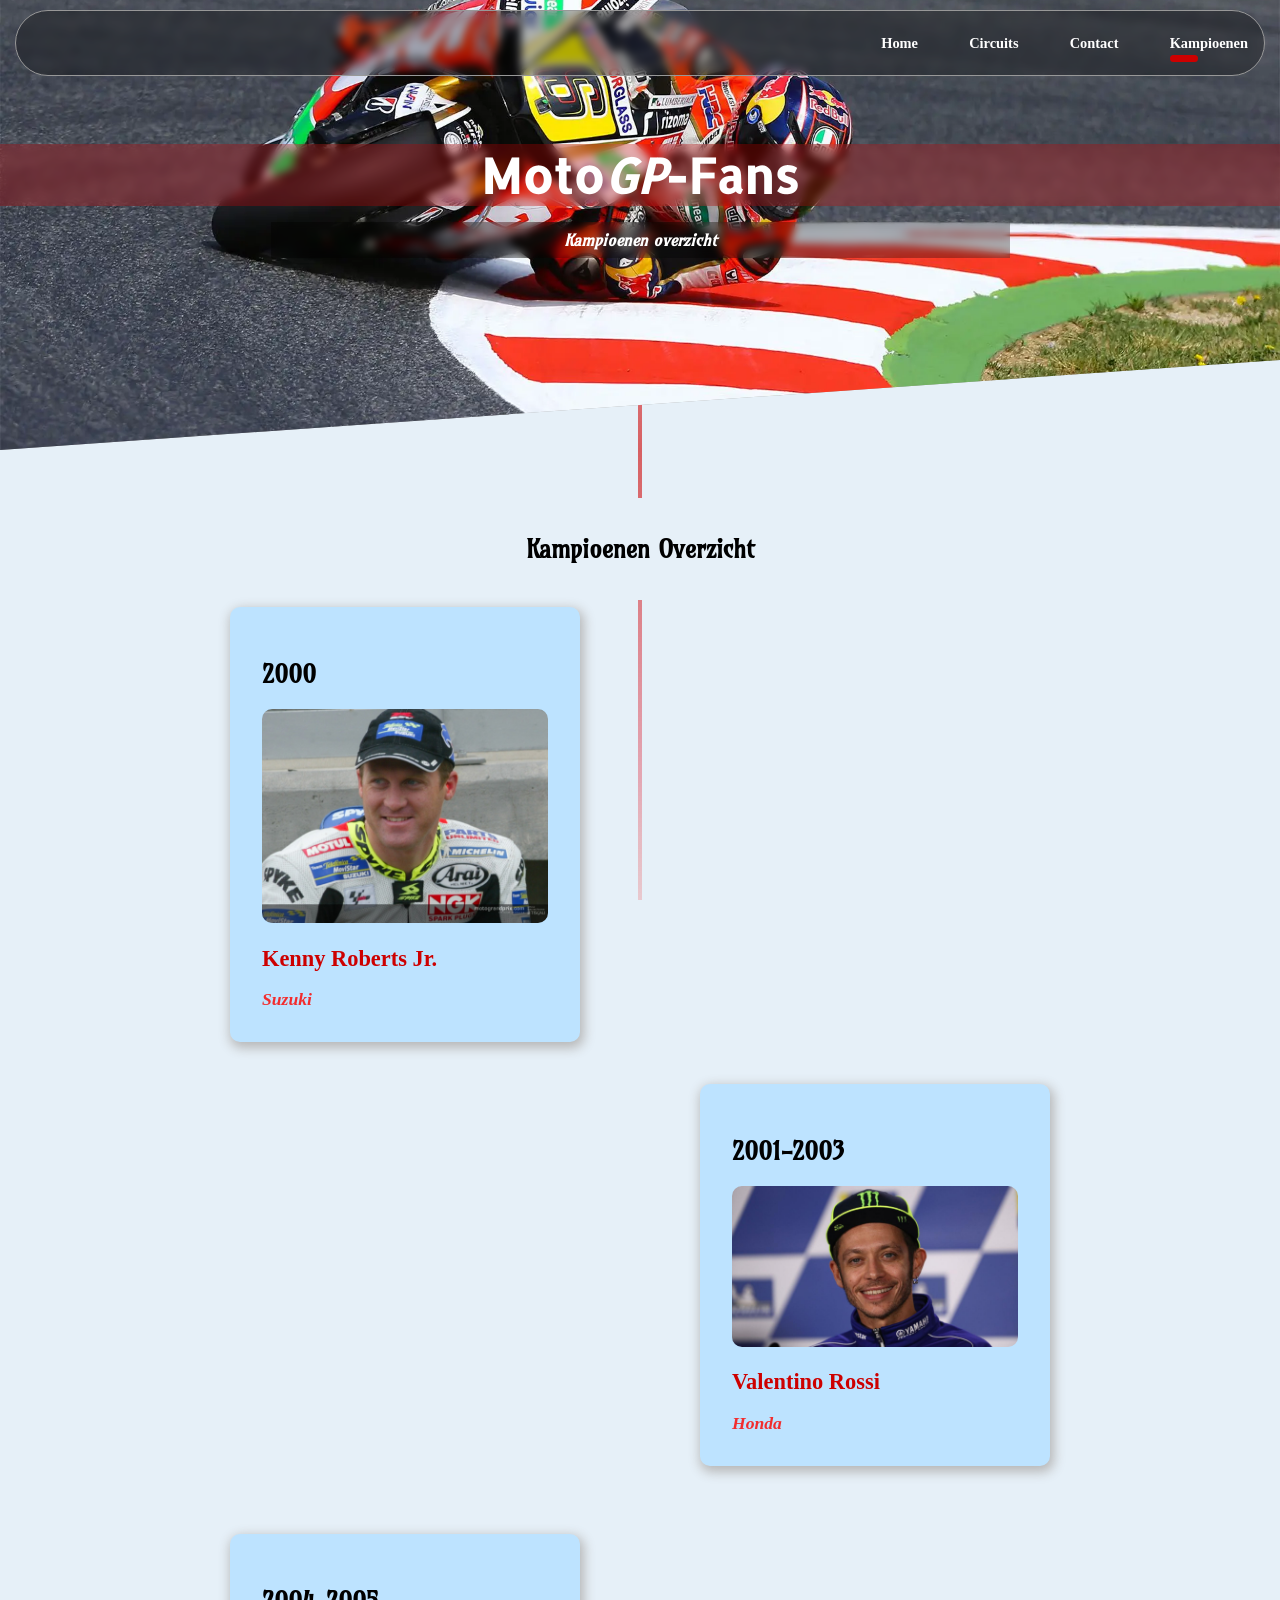
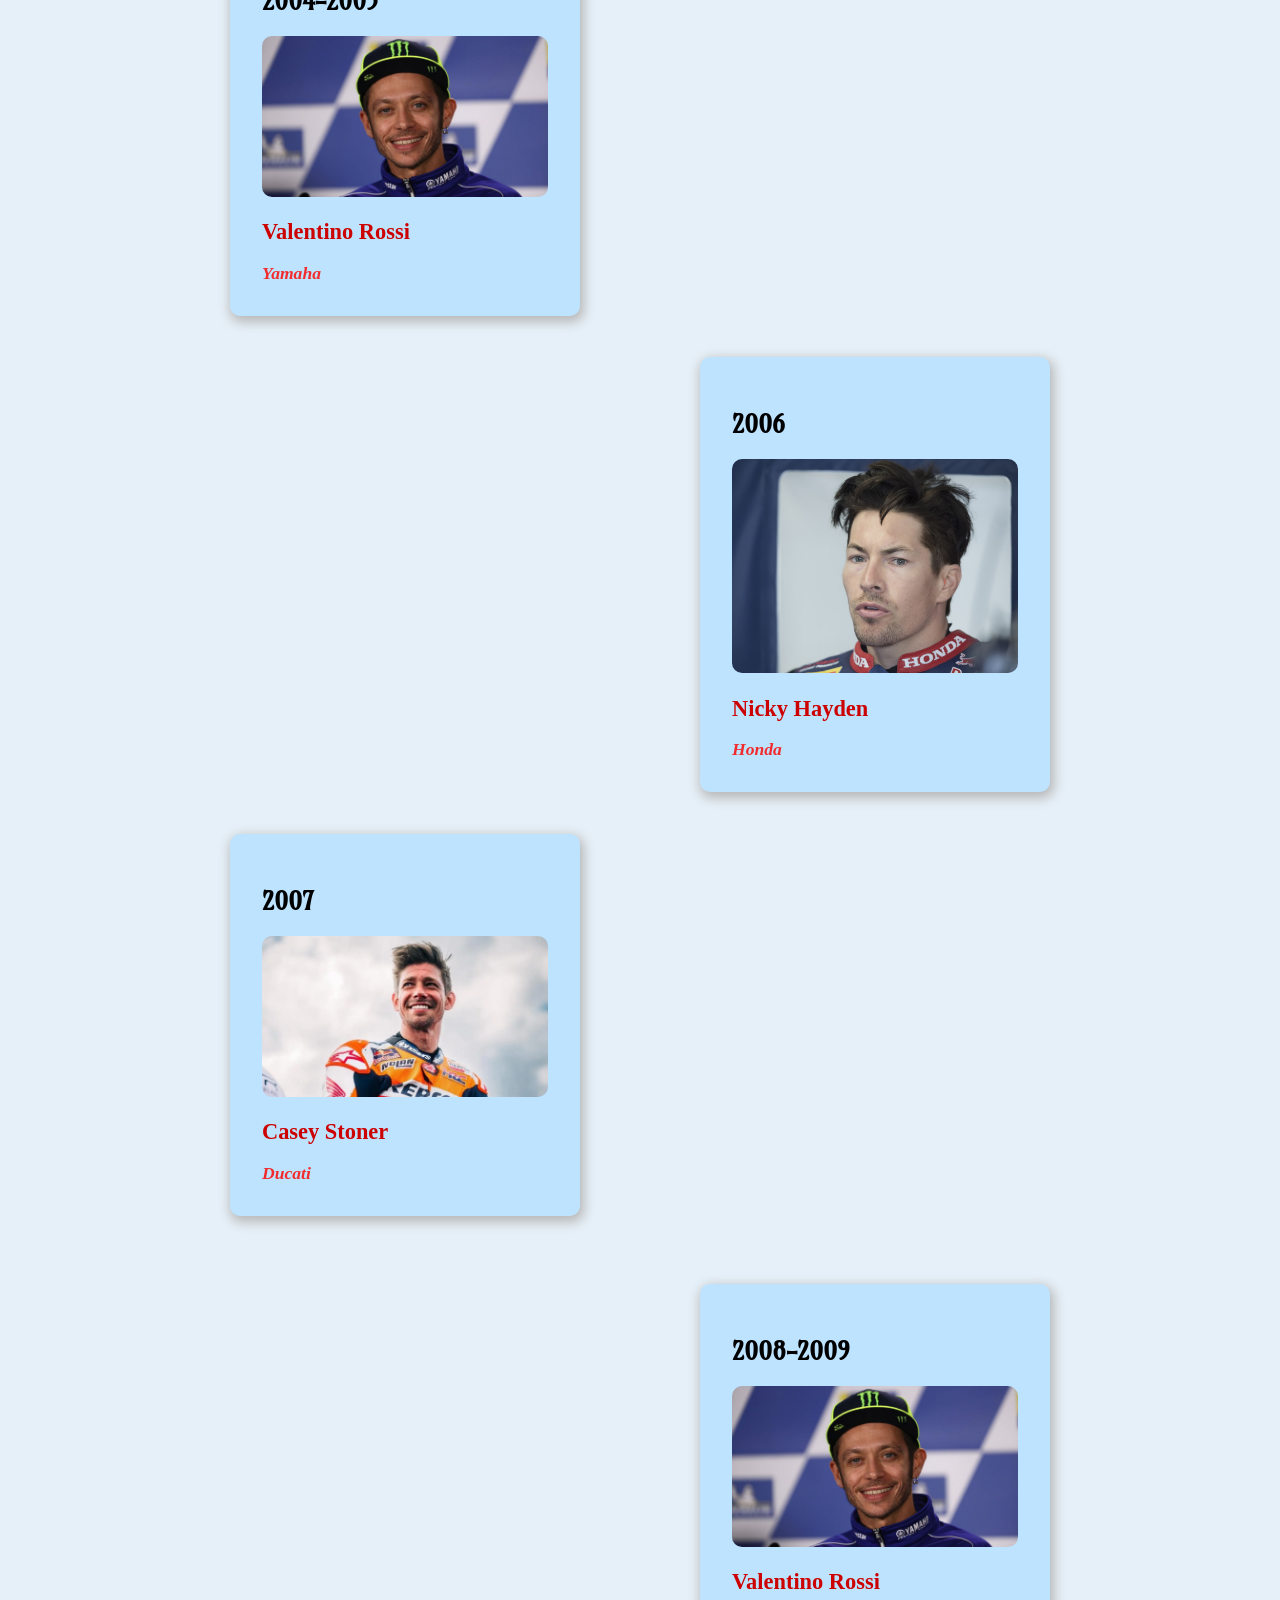
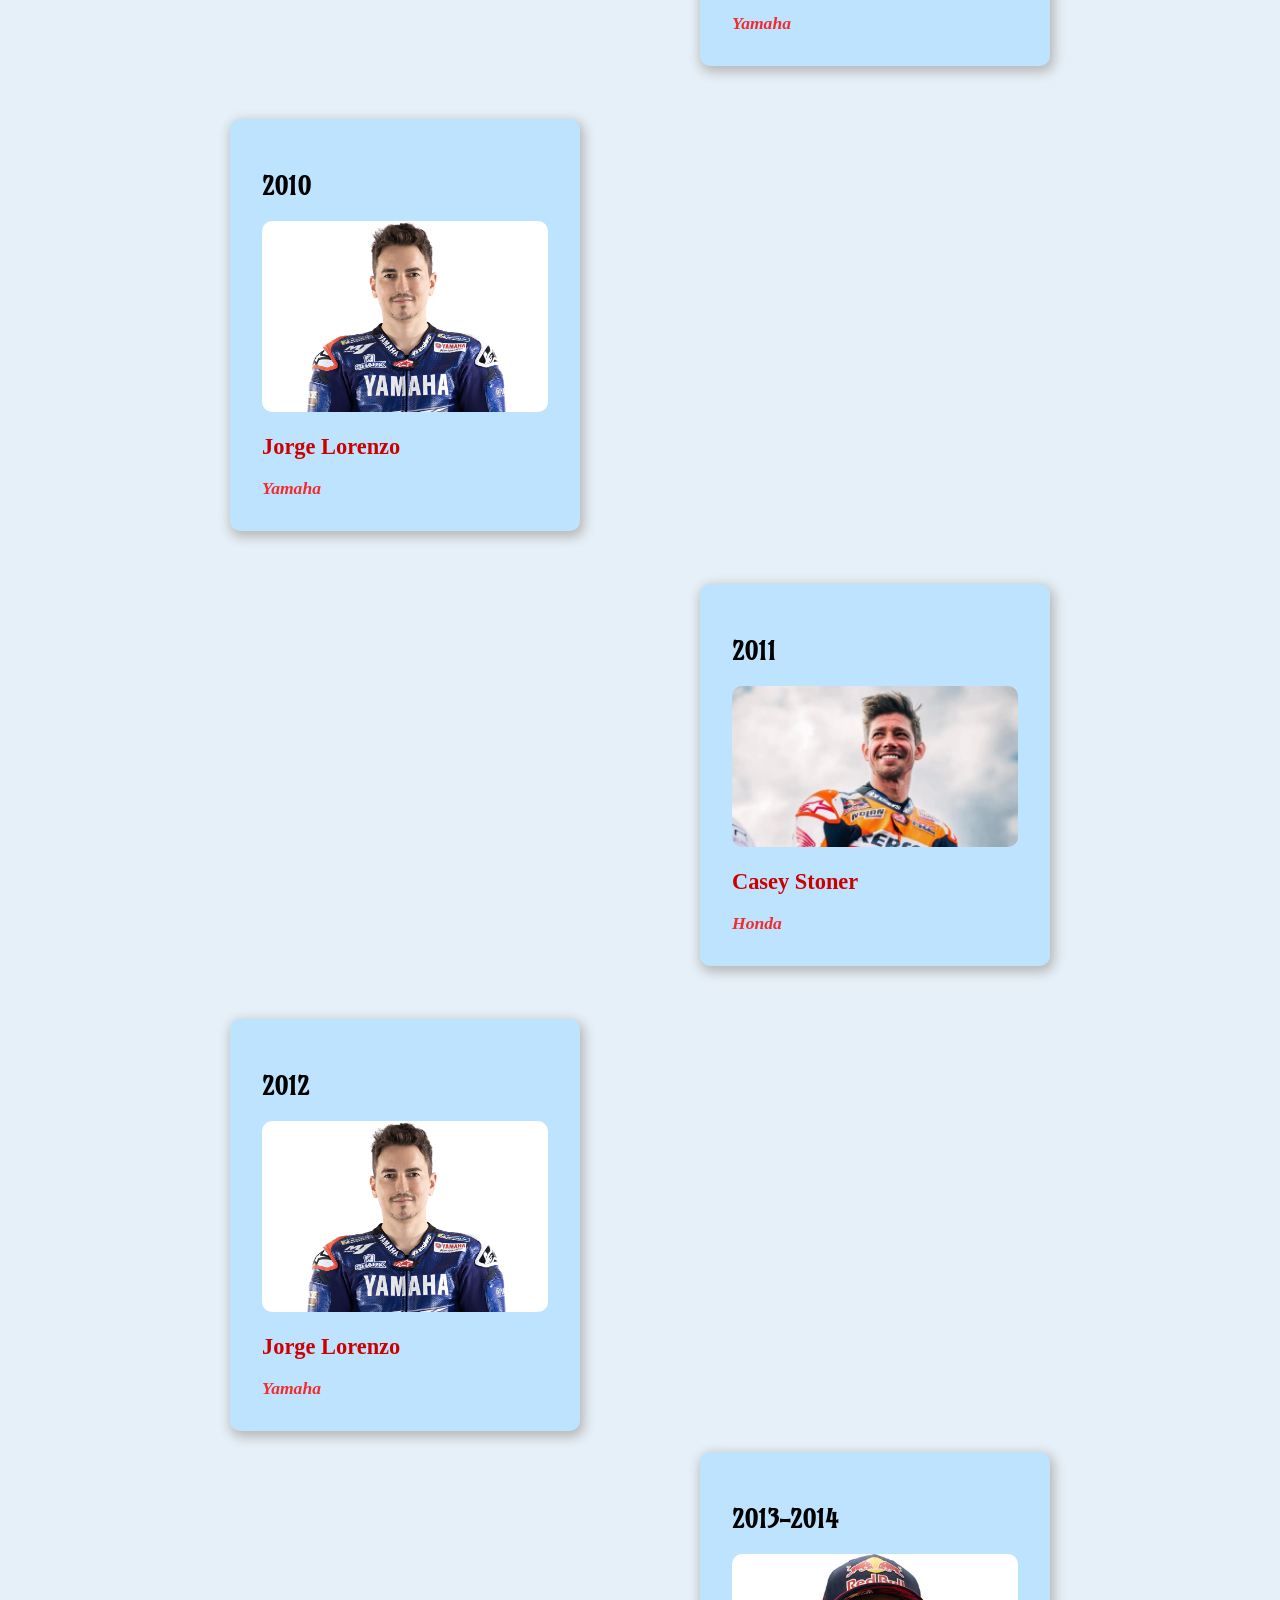
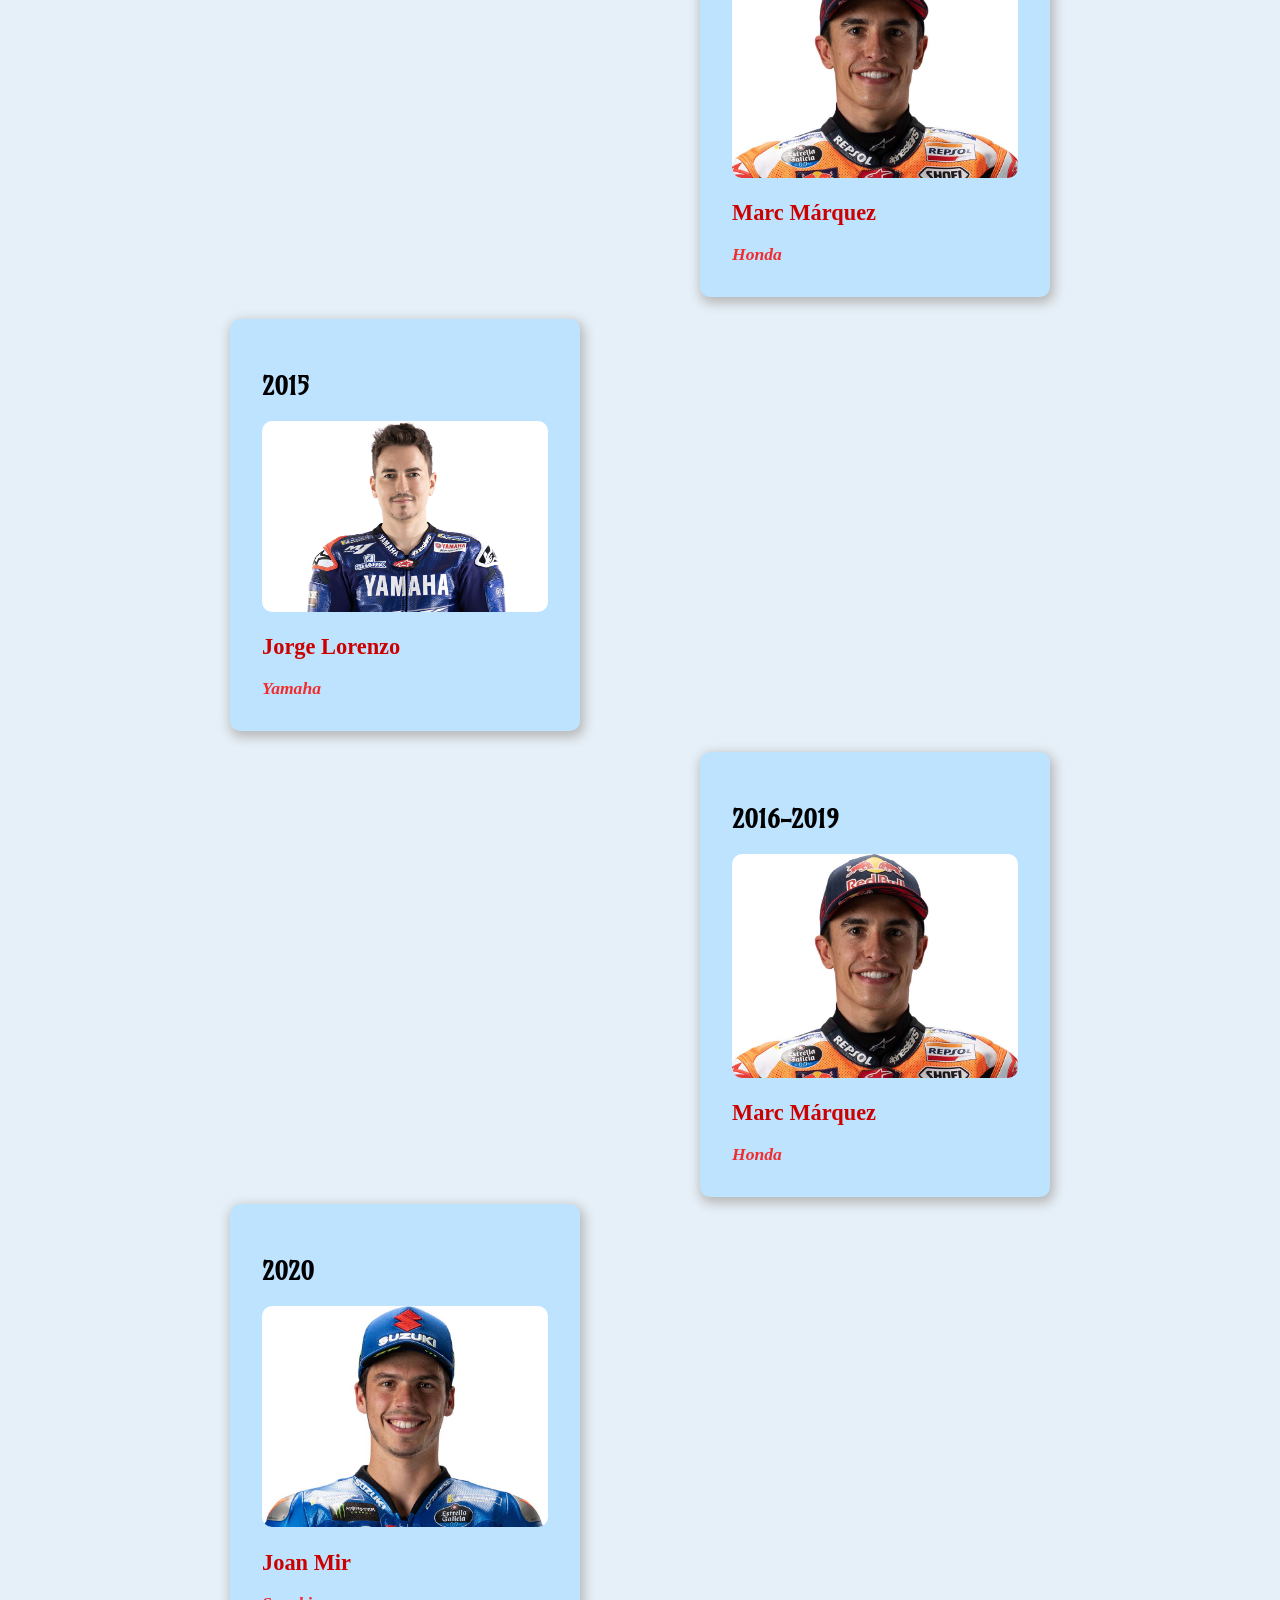
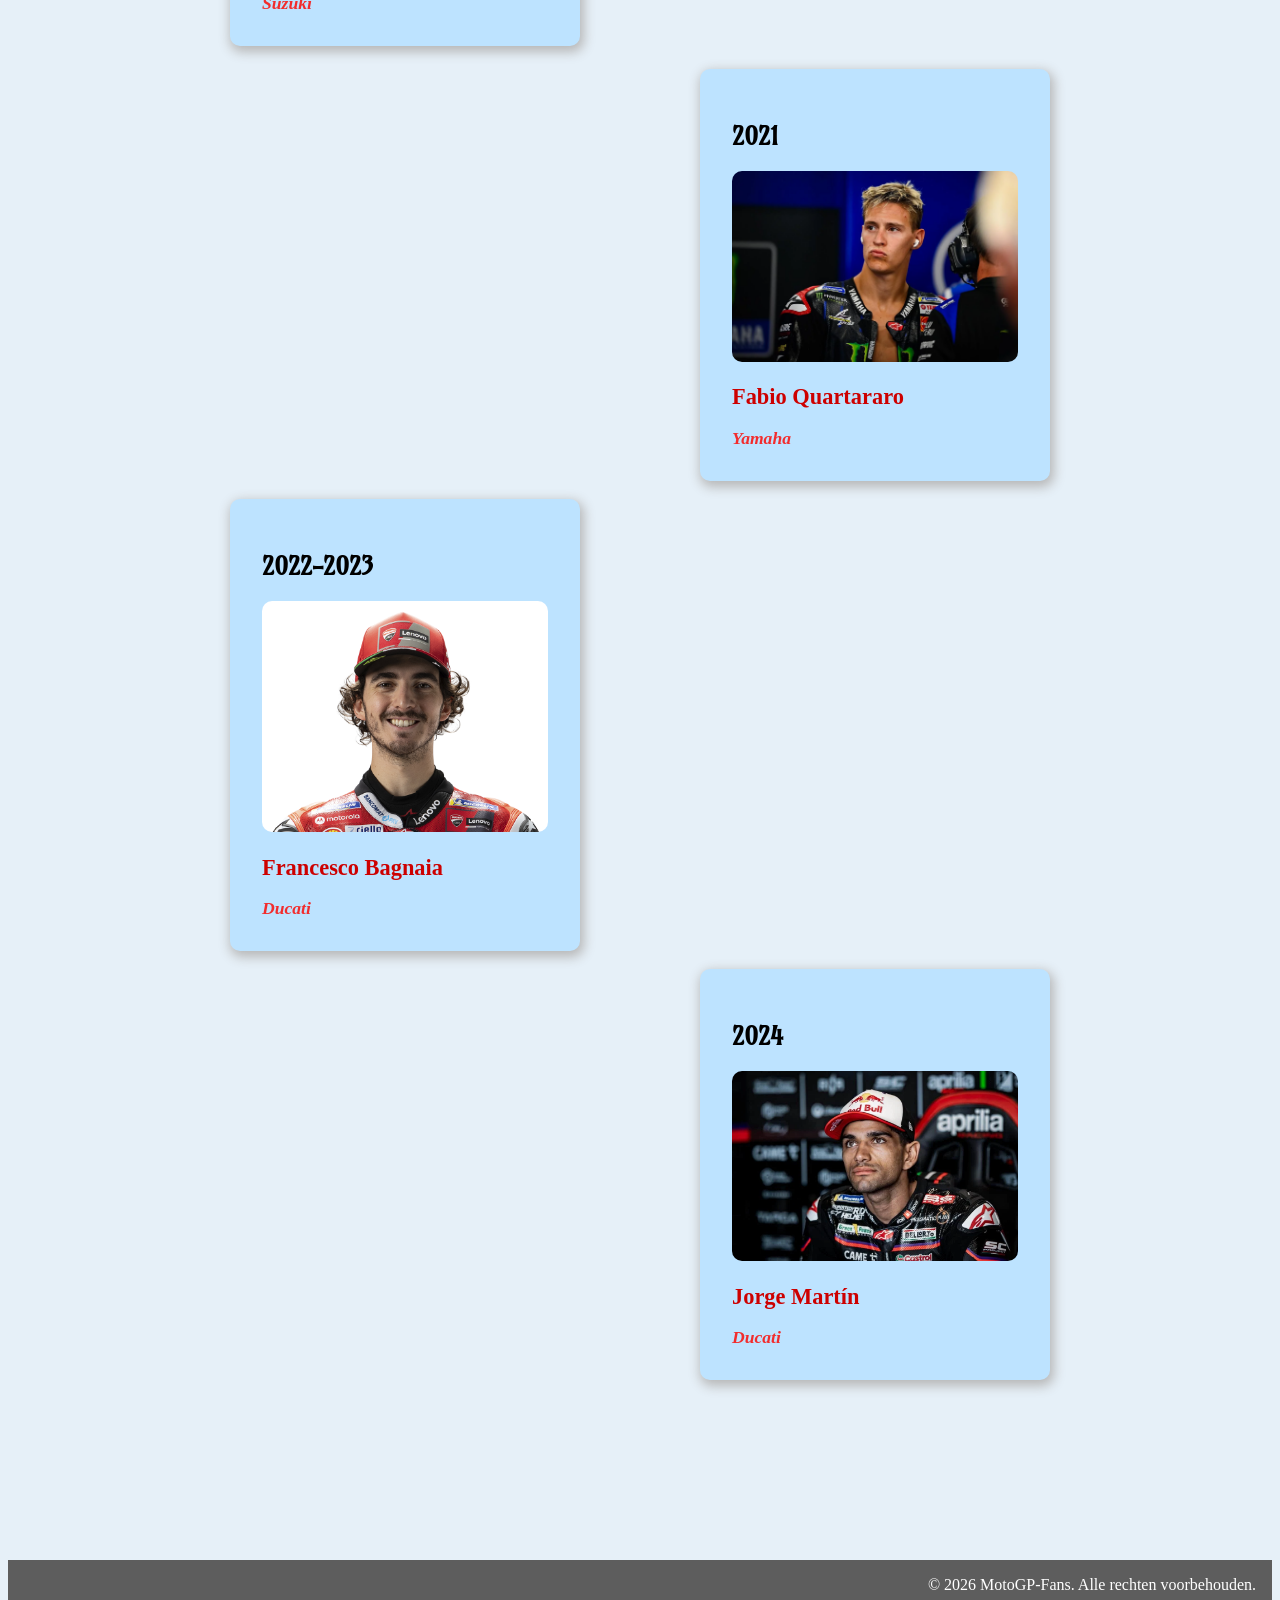
==== commit 778c24da: "champions mobile-first and desktop implementation" ====
--- a/champions.html
+++ b/champions.html
@@ -37,14 +37,17 @@
     <main>
         <!-- kampioenen overzicht -->
         <section class="champions-container">
+            <div class="champions-header">
+                <h2 class="text-center">Kampioenen Overzicht</h2>
+            </div>
             <div class="timeline-line"></div>
             <article>
                 <div class="rider-card right flow">
                     <h2>2000</h2>
                     <img src="images/racers/champions/kenny_roberts-portrait.jpg" alt="Kenny Roberts Jr."
                         class="rider-image">
-                    <div class="rider-name">Kenny Roberts Jr.</div>
-                    <div class="manufacturer">Suzuki</div>
+                    <p>Kenny Roberts Jr.</p>
+                    <p>Suzuki</p>
                 </div>
                 <div class="dot"></div>
             </article>
@@ -54,8 +57,8 @@
                     <h2>2001-2003</h2>
                     <img src="images/racers/champions/valentino-rossi-portrait.jpg" alt="Valentino Rossi"
                         class="rider-image">
-                    <div class="rider-name">Valentino Rossi</div>
-                    <div class="manufacturer">Honda</div>
+                    <p>Valentino Rossi</p>
+                    <p>Honda</p>
                 </div>
                 <div class="dot"></div>
             </article>
@@ -65,8 +68,8 @@
                     <h2>2004-2005</h2>
                     <img src="images/racers/champions/valentino-rossi-portrait.jpg" alt="Valentino Rossi"
                         class="rider-image">
-                    <div class="rider-name">Valentino Rossi</div>
-                    <div class="manufacturer">Yamaha</div>
+                    <p>Valentino Rossi</p>
+                    <p>Yamaha</p>
                 </div>
                 <div class="dot"></div>
             </article>
@@ -76,8 +79,8 @@
                     <h2>2006</h2>
                     <img src="images/racers/champions/nicky-hayden-portrait.avif" alt="Nicky Hayden"
                         class="rider-image">
-                    <div class="rider-name">Nicky Hayden</div>
-                    <div class="manufacturer">Honda</div>
+                    <p>Nicky Hayden</p>
+                    <p>Honda</p>
                 </div>
                 <div class="dot"></div>
             </article>
@@ -87,8 +90,8 @@
                     <h2>2007</h2>
                     <img src="images/racers/champions/casey-stoner-portrait2.webp" alt="Casey Stoner"
                         class="rider-image">
-                    <div class="rider-name">Casey Stoner</div>
-                    <div class="manufacturer">Ducati</div>
+                    <p>Casey Stoner</p>
+                    <p>Ducati</p>
                 </div>
                 <div class="dot"></div>
             </article>
@@ -98,8 +101,8 @@
                     <h2>2008-2009</h2>
                     <img src="images/racers/champions/valentino-rossi-portrait.jpg" alt="Valentino Rossi"
                         class="rider-image">
-                    <div class="rider-name">Valentino Rossi</div>
-                    <div class="manufacturer">Yamaha</div>
+                    <p>Valentino Rossi</p>
+                    <p>Yamaha</p>
                 </div>
                 <div class="dot"></div>
             </article>
@@ -109,8 +112,8 @@
                     <h2>2010</h2>
                     <img src="images/racers/champions/jorge-lorenzo-portrait.jpg" alt="Jorge Lorenzo"
                         class="rider-image">
-                    <div class="rider-name">Jorge Lorenzo</div>
-                    <div class="manufacturer">Yamaha</div>
+                    <p>Jorge Lorenzo</p>
+                    <p>Yamaha</p>
                 </div>
                 <div class="dot"></div>
             </article>
@@ -120,8 +123,8 @@
                     <h2>2011</h2>
                     <img src="images/racers/champions/casey-stoner-portrait2.webp" alt="Casey Stoner"
                         class="rider-image">
-                    <div class="rider-name">Casey Stoner</div>
-                    <div class="manufacturer">Honda</div>
+                    <p>Casey Stoner</p>
+                    <p>Honda</p>
                 </div>
                 <div class="dot"></div>
             </article>
@@ -131,8 +134,8 @@
                     <h2>2012</h2>
                     <img src="images/racers/champions/jorge-lorenzo-portrait.jpg" alt="Jorge Lorenzo"
                         class="rider-image">
-                    <div class="rider-name">Jorge Lorenzo</div>
-                    <div class="manufacturer">Yamaha</div>
+                    <p>Jorge Lorenzo</p>
+                    <p>Yamaha</p>
                 </div>
                 <div class="dot"></div>
             </article>
@@ -142,8 +145,8 @@
                     <h2>2013-2014</h2>
                     <img src="images/racers/champions/marc-marquez-portrait2.jpg" alt="Marc Márquez"
                         class="rider-image">
-                    <div class="rider-name">Marc Márquez</div>
-                    <div class="manufacturer">Honda</div>
+                    <p>Marc Márquez</p>
+                    <p>Honda</p>
                 </div>
                 <div class="dot"></div>
             </article>
@@ -153,8 +156,8 @@
                     <h2>2015</h2>
                     <img src="images/racers/champions/jorge-lorenzo-portrait.jpg" alt="Jorge Lorenzo"
                         class="rider-image">
-                    <div class="rider-name">Jorge Lorenzo</div>
-                    <div class="manufacturer">Yamaha</div>
+                    <p>Jorge Lorenzo</p>
+                    <p>Yamaha</p>
                 </div>
                 <div class="dot"></div>
             </article>
@@ -164,8 +167,8 @@
                     <h2>2016-2019</h2>
                     <img src="images/racers/champions/marc-marquez-portrait2.jpg" alt="Marc Márquez" class="rider-image"
                         alt="Marc Márquez" class="rider-image">
-                    <div class="rider-name">Marc Márquez</div>
-                    <div class="manufacturer">Honda</div>
+                    <p>Marc Márquez</p>
+                    <p>Honda</p>
                 </div>
                 <div class="dot"></div>
             </article>
@@ -174,8 +177,8 @@
                 <div class="rider-card right flow">
                     <h2>2020</h2>
                     <img src="images/racers/champions/joan-mir-portrait.jpg" alt="Joan Mir" class="rider-image">
-                    <div class="rider-name">Joan Mir</div>
-                    <div class="manufacturer">Suzuki</div>
+                    <p>Joan Mir</p>
+                    <p>Suzuki</p>
                 </div>
                 <div class="dot"></div>
             </article>
@@ -184,8 +187,8 @@
                 <div class="rider-card left flow">
                     <h2>2021</h2>
                     <img src="images/racers/champions/fabio-quartararo.webp" alt="Fabio Quartararo" class="rider-image">
-                    <div class="rider-name">Fabio Quartararo</div>
-                    <div class="manufacturer">Yamaha</div>
+                    <p>Fabio Quartararo</p>
+                    <p>Yamaha</p>
                 </div>
                 <div class="dot"></div>
             </article>
@@ -195,8 +198,8 @@
                     <h2>2022-2023</h2>
                     <img src="images/racers/champions/francesco-bagnaia-portrait.jpg" alt="Francesco Bagnaia"
                         class="rider-image">
-                    <div class="rider-name">Francesco Bagnaia</div>
-                    <div class="manufacturer">Ducati</div>
+                    <p>Francesco Bagnaia</p>
+                    <p>Ducati</p>
                 </div>
                 <div class="dot"></div>
             </article>
@@ -205,8 +208,8 @@
                 <div class="rider-card left flow">
                     <h2>2024</h2>
                     <img src="images/racers/champions/jorge-martin-2025.webp" alt="Jorge Martín" class="rider-image">
-                    <div class="rider-name">Jorge Martín</div>
-                    <div class="manufacturer">Ducati</div>
+                    <p>Jorge Martín</p>
+                    <p>Ducati</p>
                 </div>
                 <div class="dot"></div>
             </article>
--- a/css/styles.css
+++ b/css/styles.css
@@ -216,32 +216,45 @@
 
     .champions-container article {
         position: relative;
-        height: 50vh;
+        height: 65vh;
         display: flex;
         align-items: center;
         justify-content: center;
     }
 
+    .champions-header {
+        background: var(--accent-2-light);
+        padding-block: var(--spacer);
+    }
+
     .rider-card {
-        position: absolute;
         inline-size: 350px;
         padding: var(--spacer-xl);
         border-radius: var(--card-radius);
-        background: oklch(100% 0.00011 271 / 0.1);
+        background: var(--accent-2);
         box-shadow: var(--box-shadow);
-        transform-origin: center center;
-        animation: riderCardScale 1s ease-out forwards;
-        animation-timeline: view();
-        animation-range: entry 0% cover 60%;
     }
 
     .rider-card img {
         border-radius: var(--card-radius);
     }
 
+    .rider-card p:nth-of-type(1) {
+        font-size: 1.4rem;
+        font-weight: bold;
+        color: var(--accent-1);
+    }
+
+    .rider-card p:nth-of-type(2) {
+        font-size: 1.1rem;
+        font-weight: bold;
+        font-style: italic;
+        color: var(--accent-1-light);
+    }
+
     .timeline-line {
         position: fixed;
-        inset: 0 auto 0 50%;
+        inset: 0 auto 0 20%;
         width: 4px;
         background: linear-gradient(to bottom,
                 oklch(from var(--accent-1-light) l c h / .2),
@@ -252,24 +265,10 @@
     }
 
     .dot {
-        position: absolute;
-        inset: auto 50% auto 50%;
-        width: 20px;
-        height: 20px;
-        background: #ff0000;
-        border-radius: 50%;
-        transform: translate(-50%) scale(0);
-        box-shadow: 0 0 20px rgba(255, 0, 0, 0.8);
-        z-index: 10;
-        animation: dotPulse 1s ease-out forwards;
-        animation-timeline: view();
-        animation-range: entry 20% cover 50%;
-    }
-
-    .rider-card.left {
-        right: calc(50% + 60px);
-    }
-
+        display: none;
+    }
+
+    .rider-card.left,
     .rider-card.right {
         left: calc(50% + 60px);
     }
@@ -601,6 +600,48 @@
     }
 }
 
+@media (width >=900px) {
+
+    /* champions page */
+    .timeline-line {
+        left: 50%;
+        transform: translateX(-50%);
+    }
+
+    .champions-container article {
+        height: 50vh;
+    }
+
+    .rider-card {
+        position: absolute;
+        transform-origin: center center;
+        animation: riderCardScale 1s ease-out forwards;
+        animation-timeline: view();
+        animation-range: entry 0% cover 60%;
+    }
+
+    .rider-card.right {
+        left: auto;
+        right: calc(50% + 60px);
+    }
+
+    .dot {
+        display: block;
+        position: absolute;
+        inset: auto 50% auto 50%;
+        width: 20px;
+        height: 20px;
+        background: #ff0000;
+        border-radius: 50%;
+        transform: translate(-50%) scale(0);
+        box-shadow: 0 0 20px rgba(255, 0, 0, 0.8);
+        z-index: 10;
+        animation: dotPulse 1s ease-out forwards;
+        animation-timeline: view();
+        animation-range: entry 20% cover 50%;
+    }
+}
+
 @media (width >=1000px) {
     .circuit-grid {
         grid-template-columns:
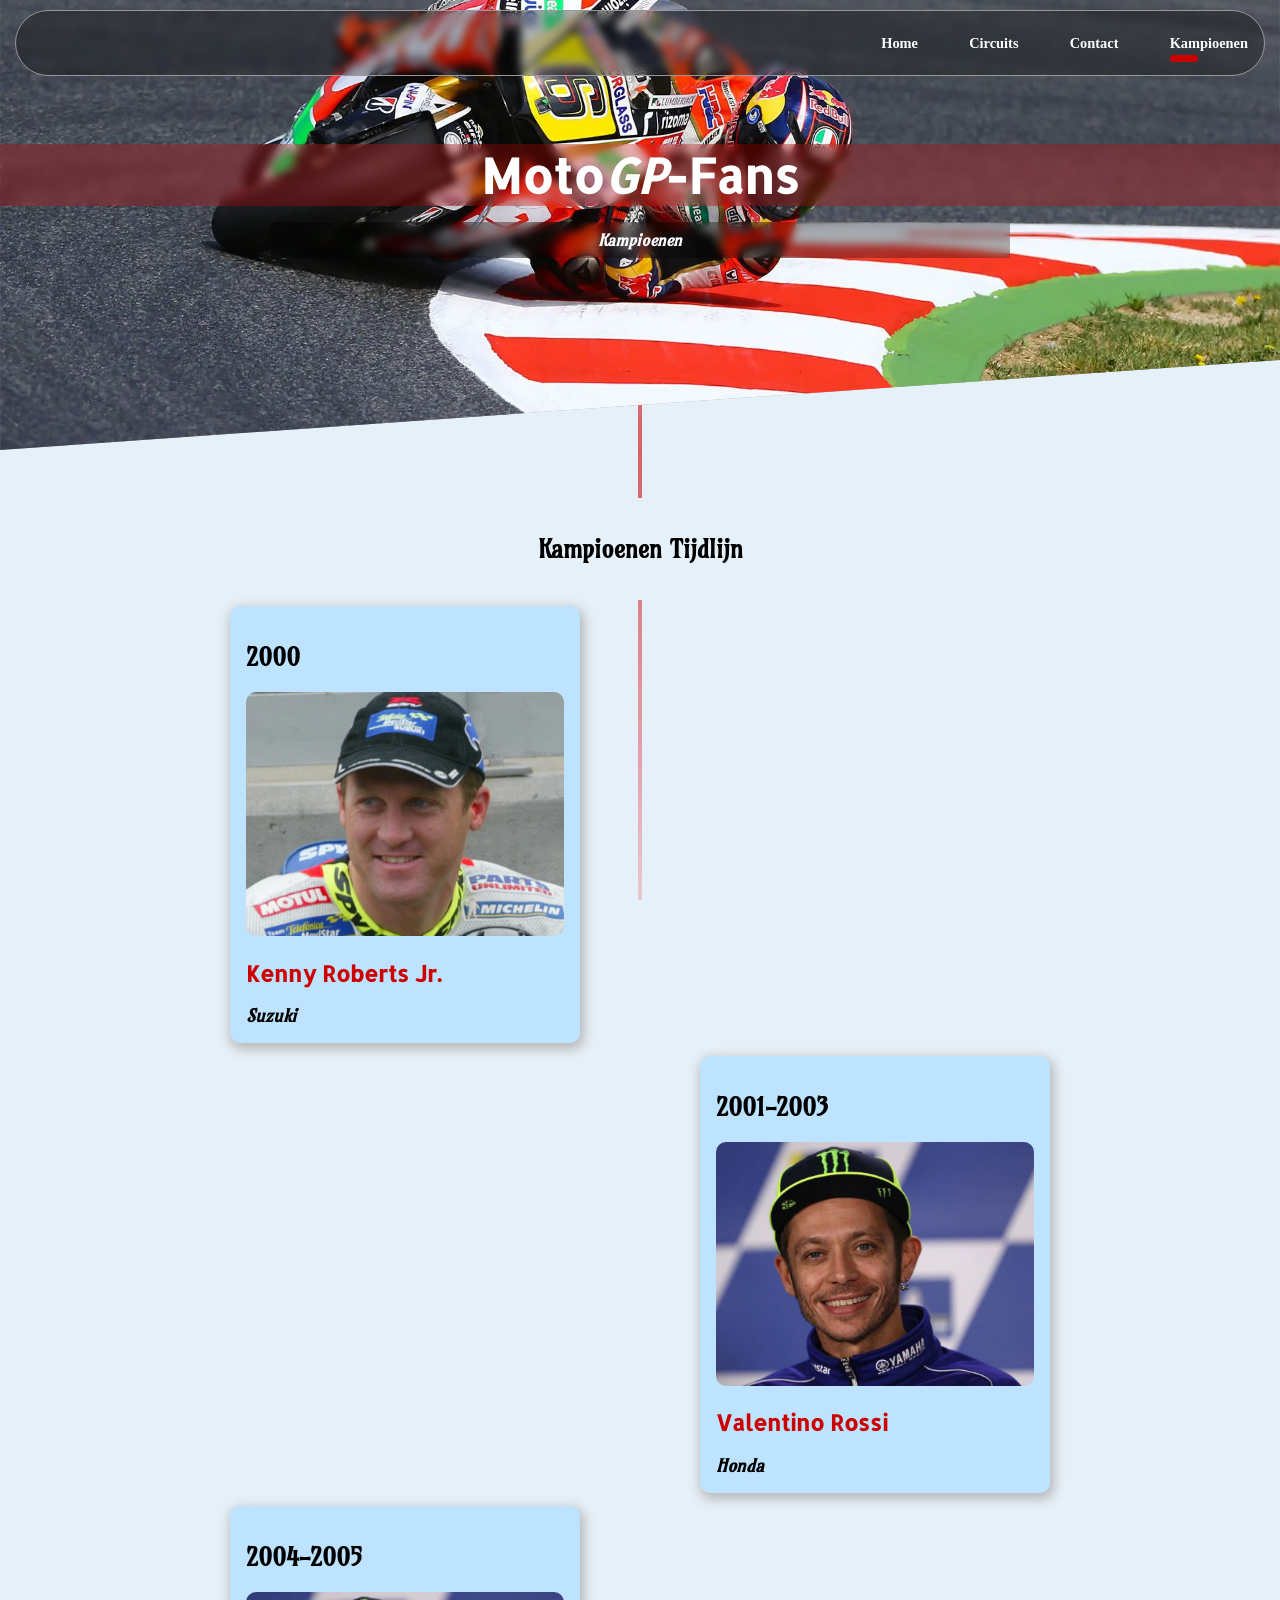
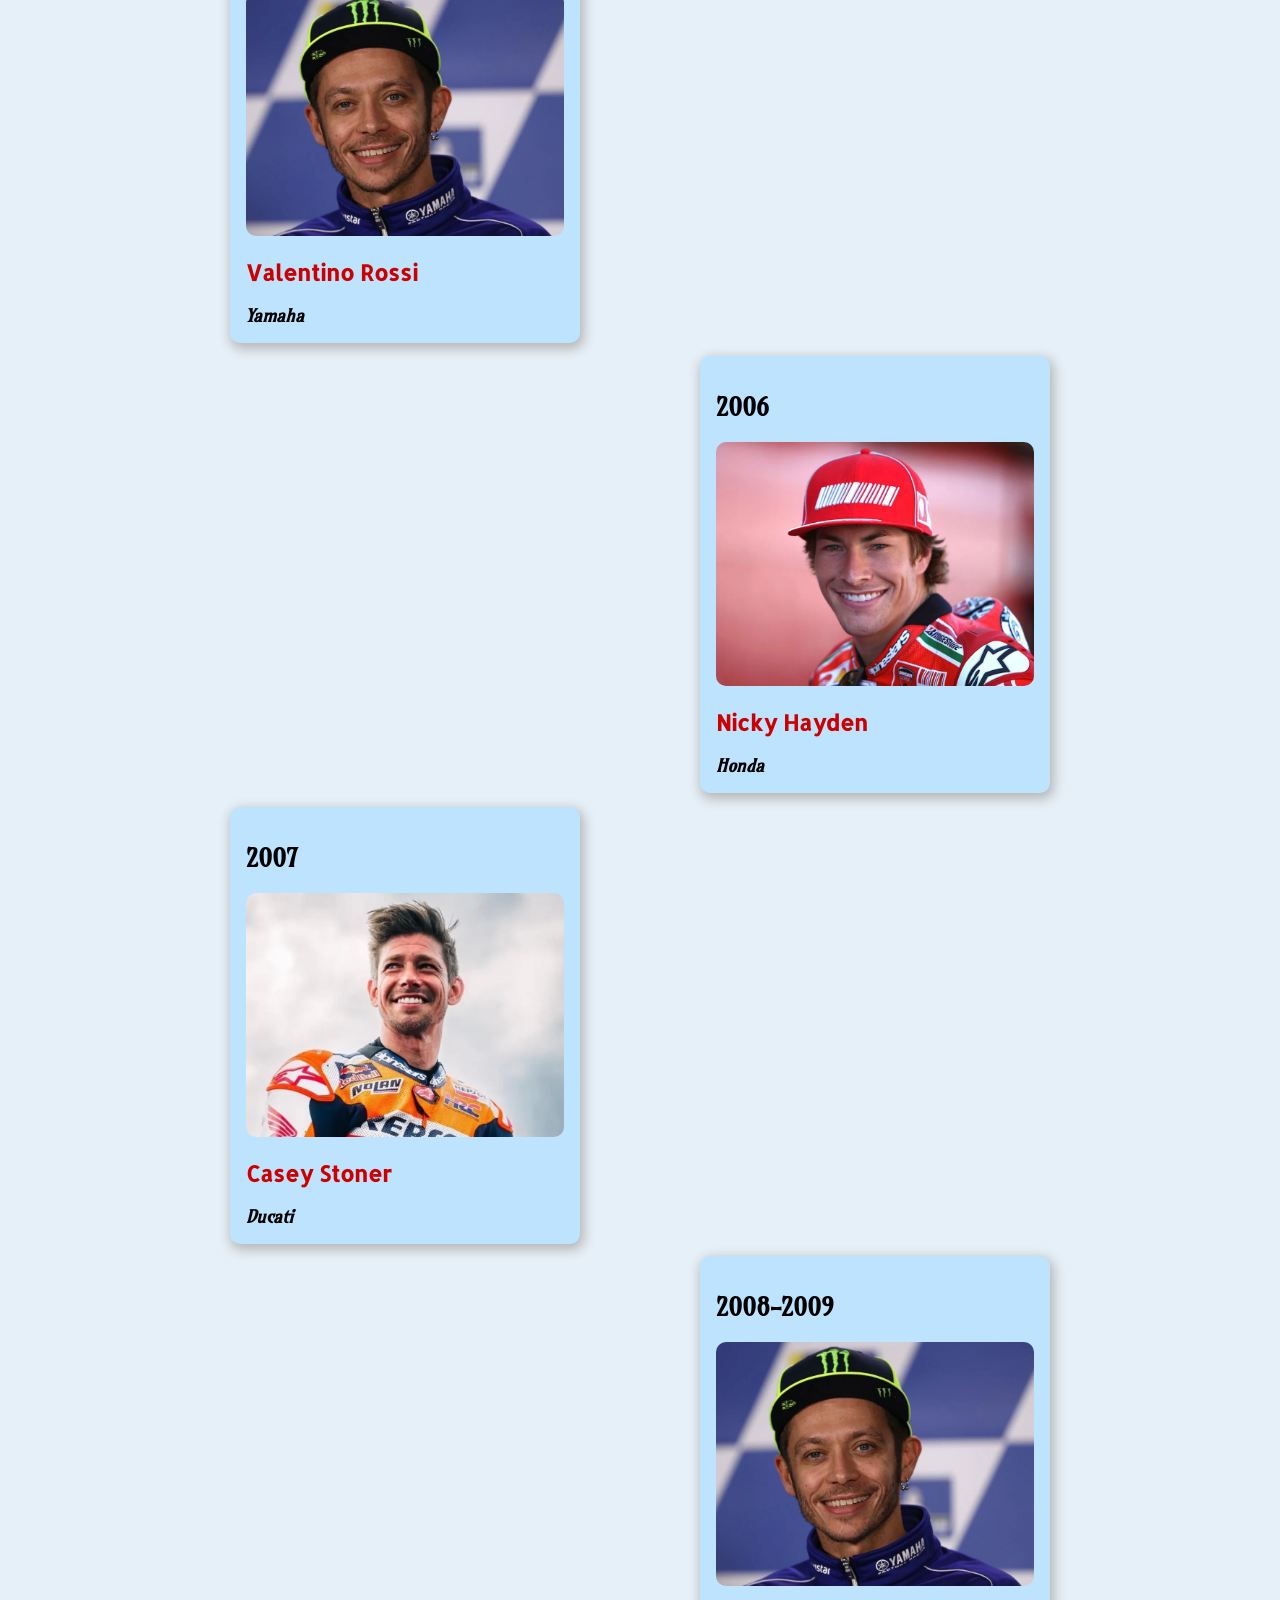
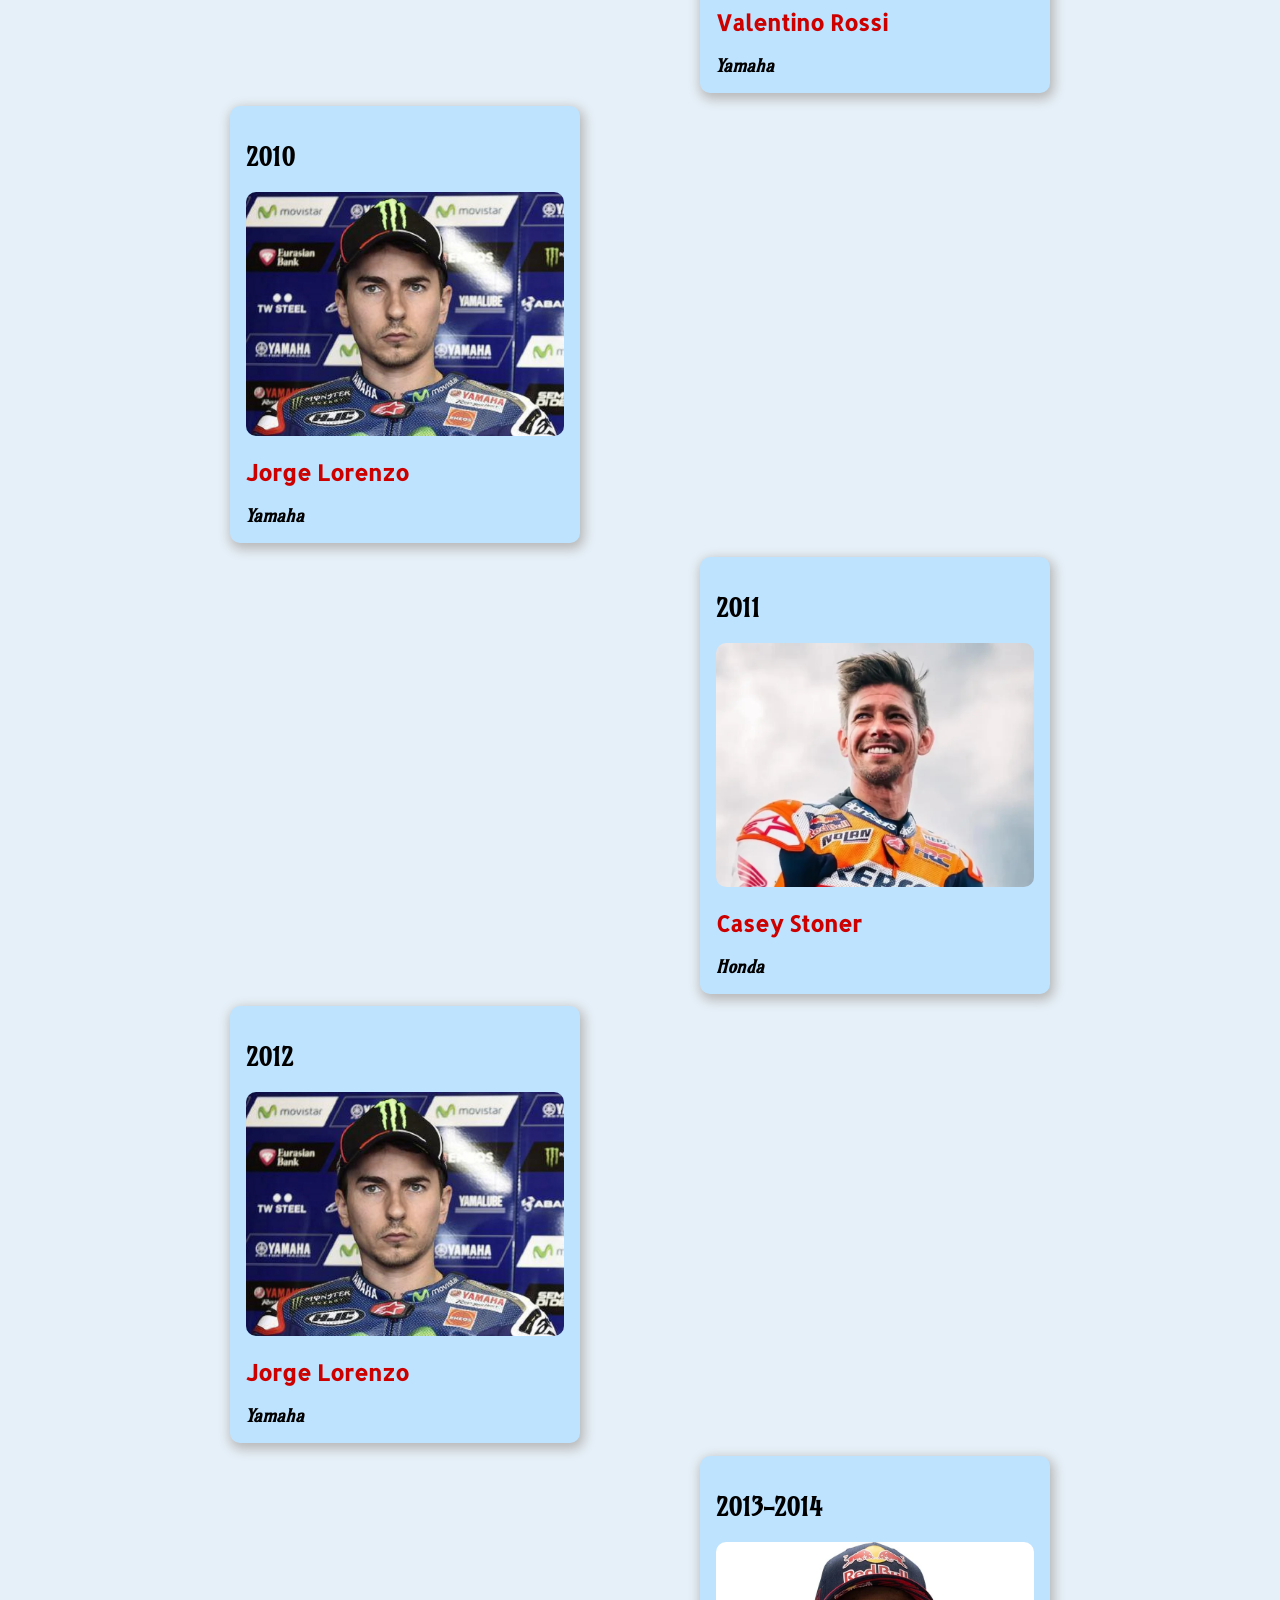
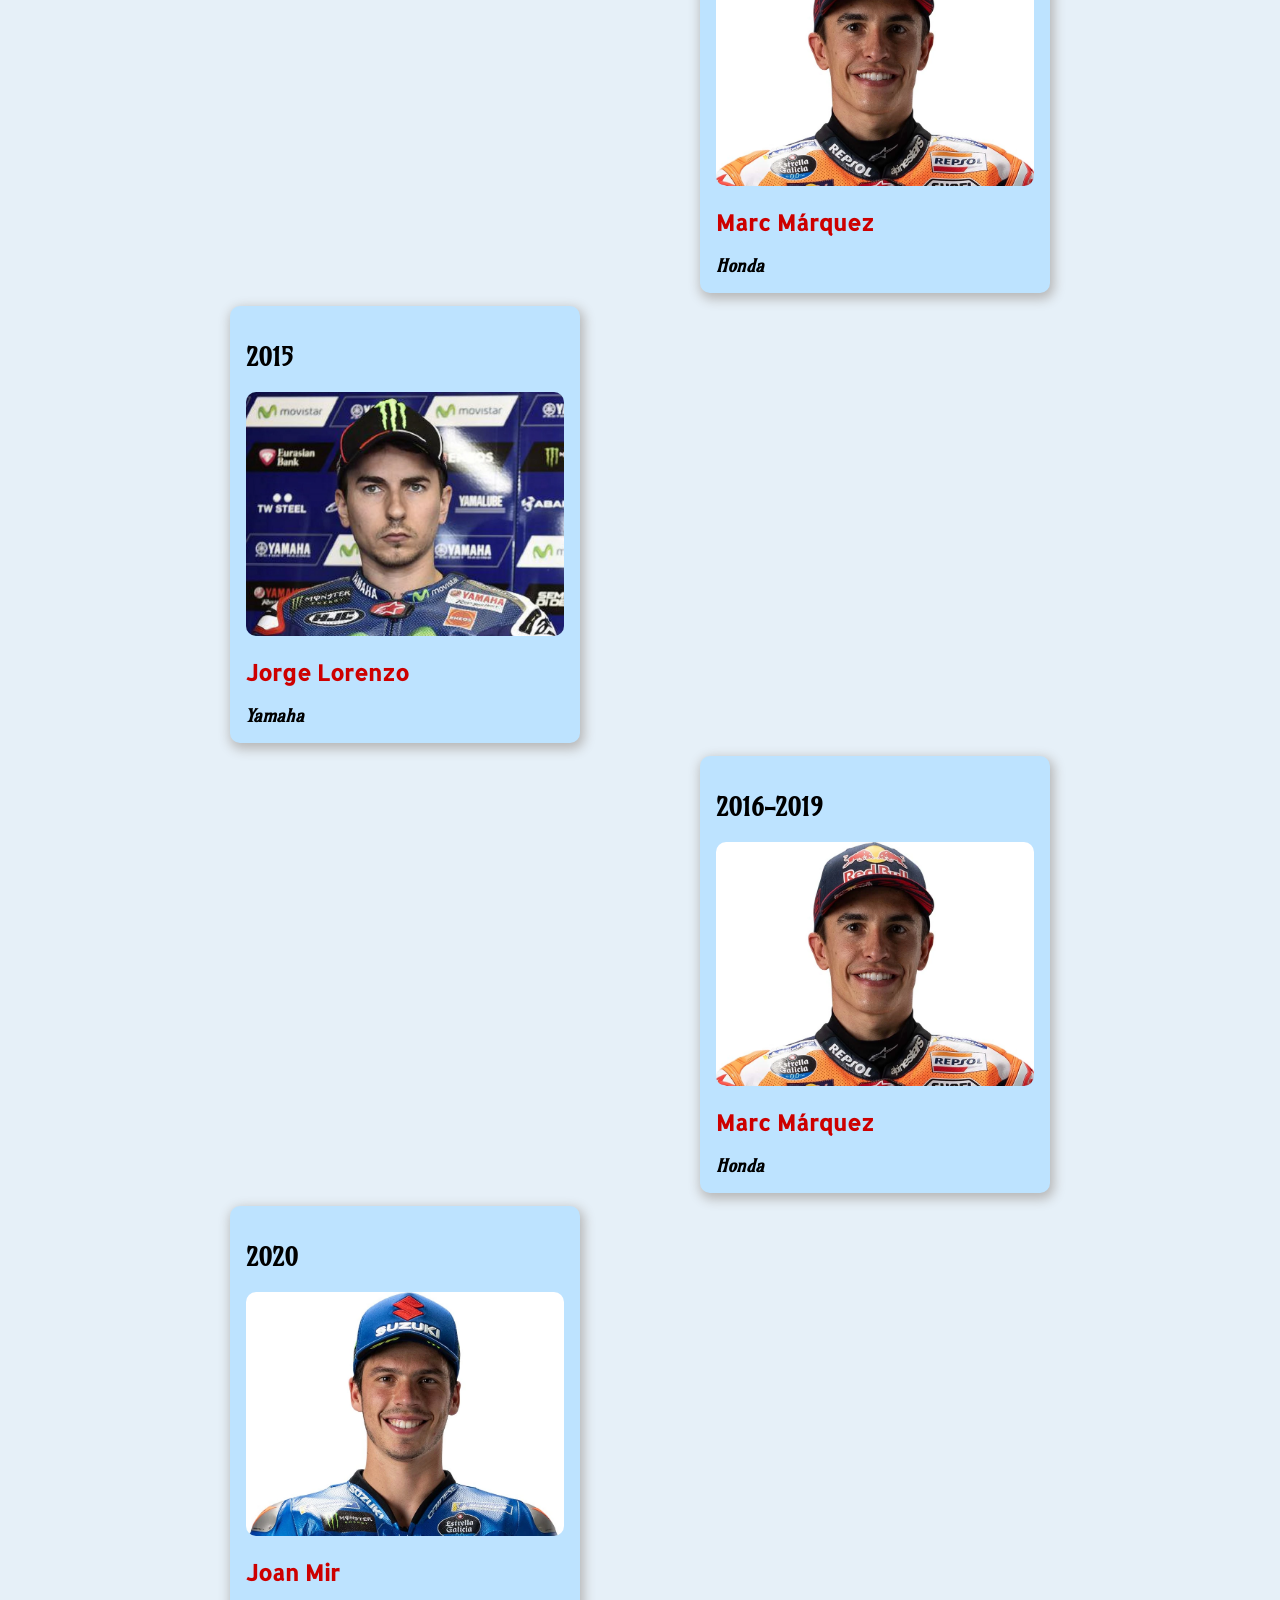
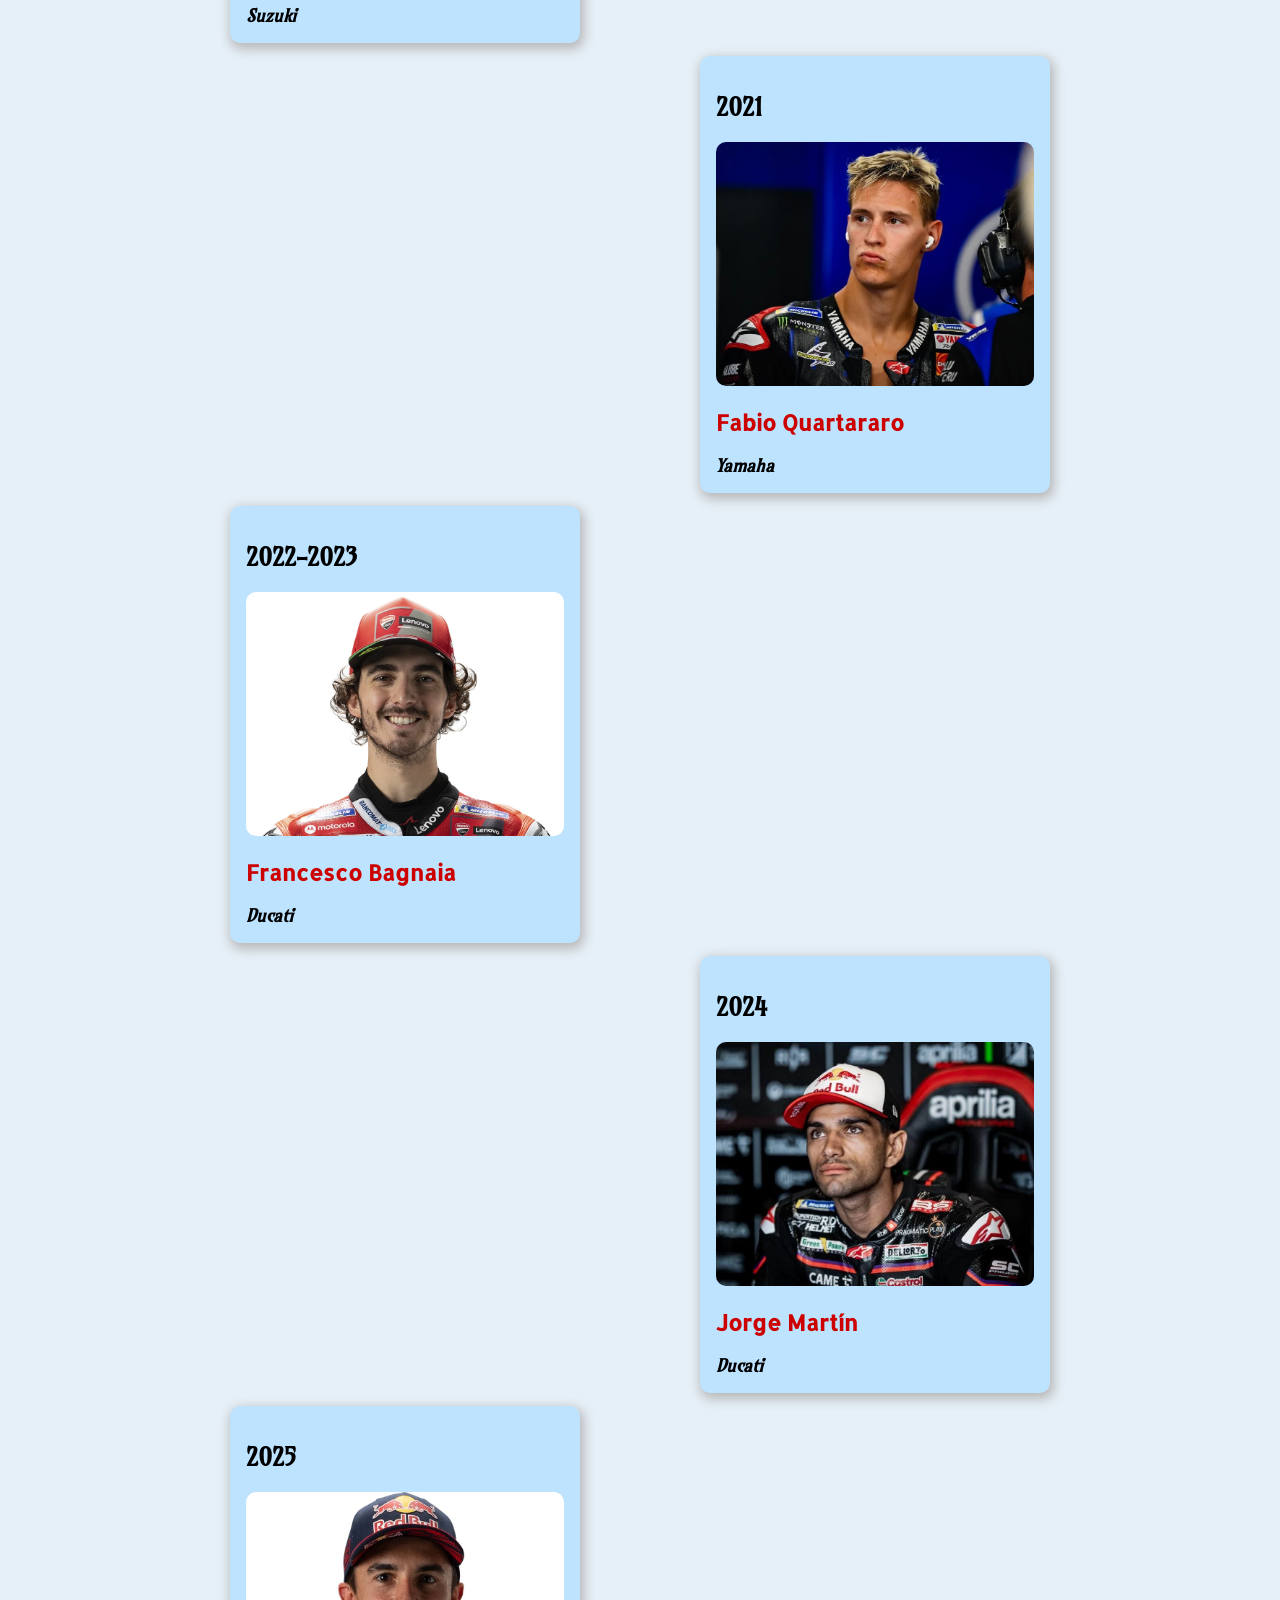
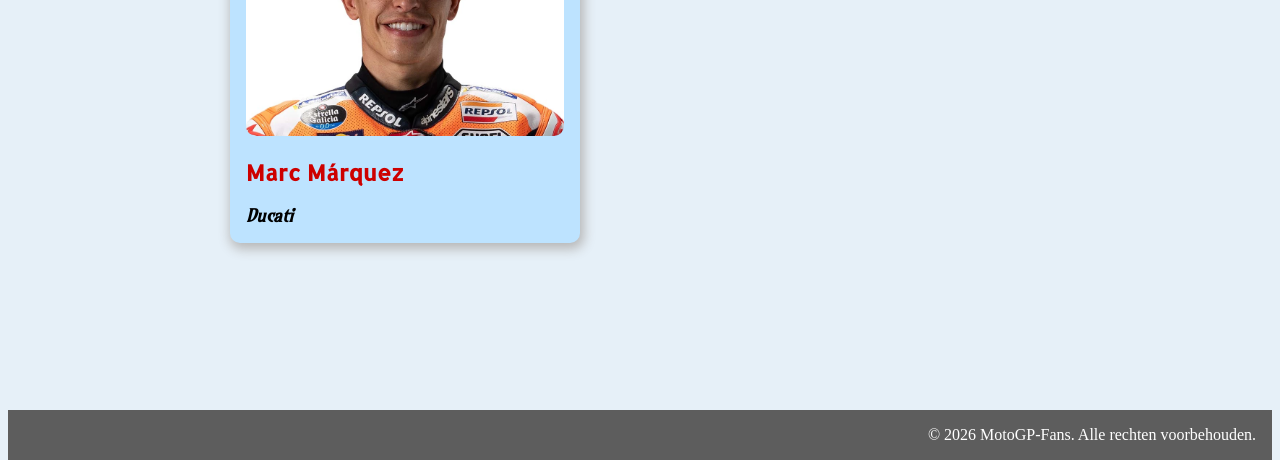
==== commit cbe20f46: "converted champion images to webp, removed redundant images" ====
--- a/champions.html
+++ b/champions.html
@@ -30,7 +30,7 @@
             <img src="images/action/Motorcycle-Physics-Cornering.webp" alt="MotoGP coureur in actie tijdens een race"
                 class="hero-image">
             <h1 class="blur-bg">Moto<span class="italic">GP</span>-Fans</h1>
-            <p class="italic blur-bg">Kampioenen overzicht</p>
+            <p class="italic blur-bg">Kampioenen</p>
         </div>
     </header>
 
@@ -38,13 +38,13 @@
         <!-- kampioenen overzicht -->
         <section class="champions-container">
             <div class="champions-header">
-                <h2 class="text-center">Kampioenen Overzicht</h2>
+                <h2 class="text-center">Kampioenen Tijdlijn</h2>
             </div>
             <div class="timeline-line"></div>
             <article>
                 <div class="rider-card right flow">
                     <h2>2000</h2>
-                    <img src="images/racers/champions/kenny_roberts-portrait.jpg" alt="Kenny Roberts Jr."
+                    <img src="images/racers/champions/kenny_roberts-portrait-880-675.webp" alt="Kenny Roberts Jr."
                         class="rider-image">
                     <p>Kenny Roberts Jr.</p>
                     <p>Suzuki</p>
@@ -55,7 +55,7 @@
             <article>
                 <div class="rider-card left flow">
                     <h2>2001-2003</h2>
-                    <img src="images/racers/champions/valentino-rossi-portrait.jpg" alt="Valentino Rossi"
+                    <img src="images/racers/champions/valentino-rossi-portrait-880-675.webp" alt="Valentino Rossi"
                         class="rider-image">
                     <p>Valentino Rossi</p>
                     <p>Honda</p>
@@ -66,7 +66,7 @@
             <article>
                 <div class="rider-card right flow">
                     <h2>2004-2005</h2>
-                    <img src="images/racers/champions/valentino-rossi-portrait.jpg" alt="Valentino Rossi"
+                    <img src="images/racers/champions/valentino-rossi-portrait-880-675.webp" alt="Valentino Rossi"
                         class="rider-image">
                     <p>Valentino Rossi</p>
                     <p>Yamaha</p>
@@ -77,7 +77,7 @@
             <article>
                 <div class="rider-card left flow">
                     <h2>2006</h2>
-                    <img src="images/racers/champions/nicky-hayden-portrait.avif" alt="Nicky Hayden"
+                    <img src="images/racers/champions/nicky-hayden-portrait2-880-675.webp" alt="Nicky Hayden"
                         class="rider-image">
                     <p>Nicky Hayden</p>
                     <p>Honda</p>
@@ -88,7 +88,7 @@
             <article>
                 <div class="rider-card right flow">
                     <h2>2007</h2>
-                    <img src="images/racers/champions/casey-stoner-portrait2.webp" alt="Casey Stoner"
+                    <img src="images/racers/champions/casey-stoner-portrait2-880-675.webp" alt="Casey Stoner"
                         class="rider-image">
                     <p>Casey Stoner</p>
                     <p>Ducati</p>
@@ -99,7 +99,7 @@
             <article>
                 <div class="rider-card left flow">
                     <h2>2008-2009</h2>
-                    <img src="images/racers/champions/valentino-rossi-portrait.jpg" alt="Valentino Rossi"
+                    <img src="images/racers/champions/valentino-rossi-portrait-880-675.webp" alt="Valentino Rossi"
                         class="rider-image">
                     <p>Valentino Rossi</p>
                     <p>Yamaha</p>
@@ -110,7 +110,7 @@
             <article>
                 <div class="rider-card right flow">
                     <h2>2010</h2>
-                    <img src="images/racers/champions/jorge-lorenzo-portrait.jpg" alt="Jorge Lorenzo"
+                    <img src="images/racers/champions/jorge-lorenzo-portrait2-880-675.webp" alt="Jorge Lorenzo"
                         class="rider-image">
                     <p>Jorge Lorenzo</p>
                     <p>Yamaha</p>
@@ -121,7 +121,7 @@
             <article>
                 <div class="rider-card left flow">
                     <h2>2011</h2>
-                    <img src="images/racers/champions/casey-stoner-portrait2.webp" alt="Casey Stoner"
+                    <img src="images/racers/champions/casey-stoner-portrait2-880-675.webp" alt="Casey Stoner"
                         class="rider-image">
                     <p>Casey Stoner</p>
                     <p>Honda</p>
@@ -132,7 +132,7 @@
             <article>
                 <div class="rider-card right flow">
                     <h2>2012</h2>
-                    <img src="images/racers/champions/jorge-lorenzo-portrait.jpg" alt="Jorge Lorenzo"
+                    <img src="images/racers/champions/jorge-lorenzo-portrait2-880-675.webp" alt="Jorge Lorenzo"
                         class="rider-image">
                     <p>Jorge Lorenzo</p>
                     <p>Yamaha</p>
@@ -143,7 +143,7 @@
             <article>
                 <div class="rider-card left flow">
                     <h2>2013-2014</h2>
-                    <img src="images/racers/champions/marc-marquez-portrait2.jpg" alt="Marc Márquez"
+                    <img src="images/racers/champions/marc-marquez-portrait2-880-675.webp" alt="Marc Márquez"
                         class="rider-image">
                     <p>Marc Márquez</p>
                     <p>Honda</p>
@@ -154,7 +154,7 @@
             <article>
                 <div class="rider-card right flow">
                     <h2>2015</h2>
-                    <img src="images/racers/champions/jorge-lorenzo-portrait.jpg" alt="Jorge Lorenzo"
+                    <img src="images/racers/champions/jorge-lorenzo-portrait2-880-675.webp" alt="Jorge Lorenzo"
                         class="rider-image">
                     <p>Jorge Lorenzo</p>
                     <p>Yamaha</p>
@@ -165,8 +165,8 @@
             <article>
                 <div class="rider-card left flow">
                     <h2>2016-2019</h2>
-                    <img src="images/racers/champions/marc-marquez-portrait2.jpg" alt="Marc Márquez" class="rider-image"
-                        alt="Marc Márquez" class="rider-image">
+                    <img src="images/racers/champions/marc-marquez-portrait2-880-675.webp" alt="Marc Márquez"
+                        class="rider-image" alt="Marc Márquez" class="rider-image">
                     <p>Marc Márquez</p>
                     <p>Honda</p>
                 </div>
@@ -176,7 +176,8 @@
             <article>
                 <div class="rider-card right flow">
                     <h2>2020</h2>
-                    <img src="images/racers/champions/joan-mir-portrait.jpg" alt="Joan Mir" class="rider-image">
+                    <img src="images/racers/champions/joan-mir-portrait-880-675.webp" alt="Joan Mir"
+                        class="rider-image">
                     <p>Joan Mir</p>
                     <p>Suzuki</p>
                 </div>
@@ -186,7 +187,8 @@
             <article>
                 <div class="rider-card left flow">
                     <h2>2021</h2>
-                    <img src="images/racers/champions/fabio-quartararo.webp" alt="Fabio Quartararo" class="rider-image">
+                    <img src="images/racers/champions/fabio-quartararo-880-675.webp" alt="Fabio Quartararo"
+                        class="rider-image">
                     <p>Fabio Quartararo</p>
                     <p>Yamaha</p>
                 </div>
@@ -196,7 +198,7 @@
             <article>
                 <div class="rider-card right flow">
                     <h2>2022-2023</h2>
-                    <img src="images/racers/champions/francesco-bagnaia-portrait.jpg" alt="Francesco Bagnaia"
+                    <img src="images/racers/champions/francesco-bagnaia-portrait-880-675.webp" alt="Francesco Bagnaia"
                         class="rider-image">
                     <p>Francesco Bagnaia</p>
                     <p>Ducati</p>
@@ -207,8 +209,18 @@
             <article>
                 <div class="rider-card left flow">
                     <h2>2024</h2>
-                    <img src="images/racers/champions/jorge-martin-2025.webp" alt="Jorge Martín" class="rider-image">
+                    <img src="images/racers/champions/jorge-martin-880-675.webp" alt="Jorge Martín" class="rider-image">
                     <p>Jorge Martín</p>
+                    <p>Ducati</p>
+                </div>
+                <div class="dot"></div>
+            </article>
+
+            <article>
+                <div class="rider-card right flow">
+                    <h2>2025</h2>
+                    <img src="images/racers/champions/marc-marquez-portrait2-880-675.webp" alt="Marc Márquez">
+                    <p>Marc Márquez</p>
                     <p>Ducati</p>
                 </div>
                 <div class="dot"></div>
--- a/css/styles.css
+++ b/css/styles.css
@@ -206,6 +206,23 @@
     }
 
     /* contact page */
+    .flex-map {
+        display: flex;
+        flex-wrap: wrap;
+        align-items: center;
+        justify-content: center;
+        gap: var(--spacer);
+    }
+
+    .address {
+        background: var(--accent-2-light);
+        padding: var(--spacer);
+        border-radius: var(--card-radius);
+    }
+
+    .flex-map iframe {
+        width: clamp(300px, 80vw, 600px);
+    }
 
     /* champions page */
     .champions-container {
@@ -216,7 +233,7 @@
 
     .champions-container article {
         position: relative;
-        height: 65vh;
+        height: 500px;
         display: flex;
         align-items: center;
         justify-content: center;
@@ -227,51 +244,7 @@
         padding-block: var(--spacer);
     }
 
-    .rider-card {
-        inline-size: 350px;
-        padding: var(--spacer-xl);
-        border-radius: var(--card-radius);
-        background: var(--accent-2);
-        box-shadow: var(--box-shadow);
-    }
-
-    .rider-card img {
-        border-radius: var(--card-radius);
-    }
-
-    .rider-card p:nth-of-type(1) {
-        font-size: 1.4rem;
-        font-weight: bold;
-        color: var(--accent-1);
-    }
-
-    .rider-card p:nth-of-type(2) {
-        font-size: 1.1rem;
-        font-weight: bold;
-        font-style: italic;
-        color: var(--accent-1-light);
-    }
-
-    .timeline-line {
-        position: fixed;
-        inset: 0 auto 0 20%;
-        width: 4px;
-        background: linear-gradient(to bottom,
-                oklch(from var(--accent-1-light) l c h / .2),
-                oklch(from var(--accent-1) l c h / .6),
-                oklch(from var(--accent-1-light) l c h / .2));
-        transform: translateX(-50%);
-        z-index: -1;
-    }
-
-    .dot {
-        display: none;
-    }
-
-    .rider-card.left,
-    .rider-card.right {
-        left: calc(50% + 60px);
-    }
+
 }
 
 @layer typography {
@@ -287,6 +260,10 @@
     h2 {
         font-family: 'Amarante', 'Arial', sans-serif;
         text-wrap: pretty;
+    }
+
+    h3 {
+        font-family: 'Allerta Stencil', 'Times New Roman', serif;
     }
 
     .hero p {
@@ -484,6 +461,54 @@
     fieldset label {
         margin-inline-start: var(--spacer-small);
     }
+
+    /* champions page */
+    .rider-card {
+        inline-size: 350px;
+        padding: var(--spacer);
+        border-radius: var(--card-radius);
+        background: var(--accent-2);
+        box-shadow: var(--box-shadow);
+    }
+
+    .rider-card img {
+        border-radius: var(--card-radius);
+    }
+
+    .rider-card p:nth-of-type(1) {
+        font-family: 'Allerta Stencil', 'Times New Roman', serif;
+        font-size: 1.4rem;
+        font-weight: bold;
+        color: var(--accent-1);
+    }
+
+    .rider-card p:nth-of-type(2) {
+        font-family: 'Amarante', sans-serif;
+        font-size: 1.1rem;
+        font-weight: bold;
+        font-style: italic;
+    }
+
+    .timeline-line {
+        position: fixed;
+        inset: 0 auto 0 20%;
+        width: 4px;
+        background: linear-gradient(to bottom,
+                oklch(from var(--accent-1-light) l c h / .2),
+                oklch(from var(--accent-1) l c h / .6),
+                oklch(from var(--accent-1-light) l c h / .2));
+        transform: translateX(-50%);
+        z-index: -1;
+    }
+
+    .dot {
+        display: none;
+    }
+
+    .rider-card.left,
+    .rider-card.right {
+        left: calc(50% + 60px);
+    }
 }
 
 @layer utilities {
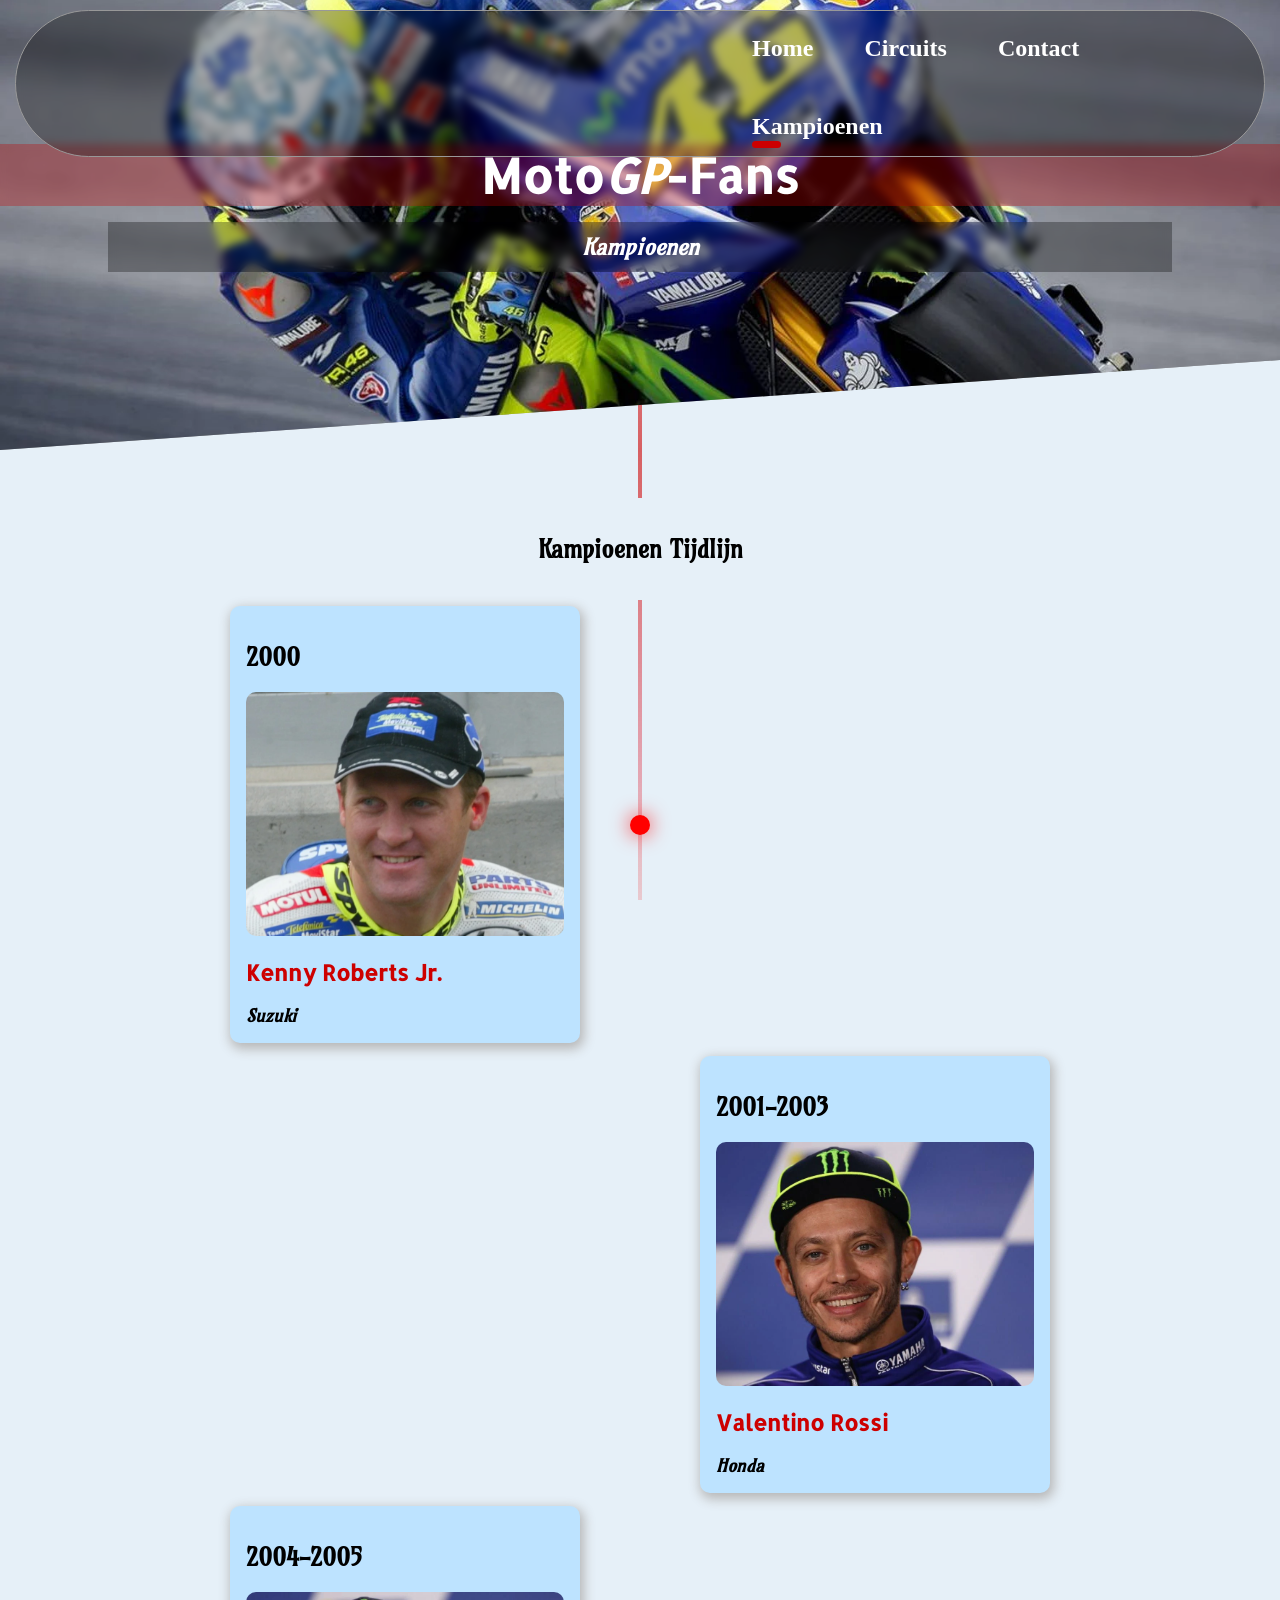
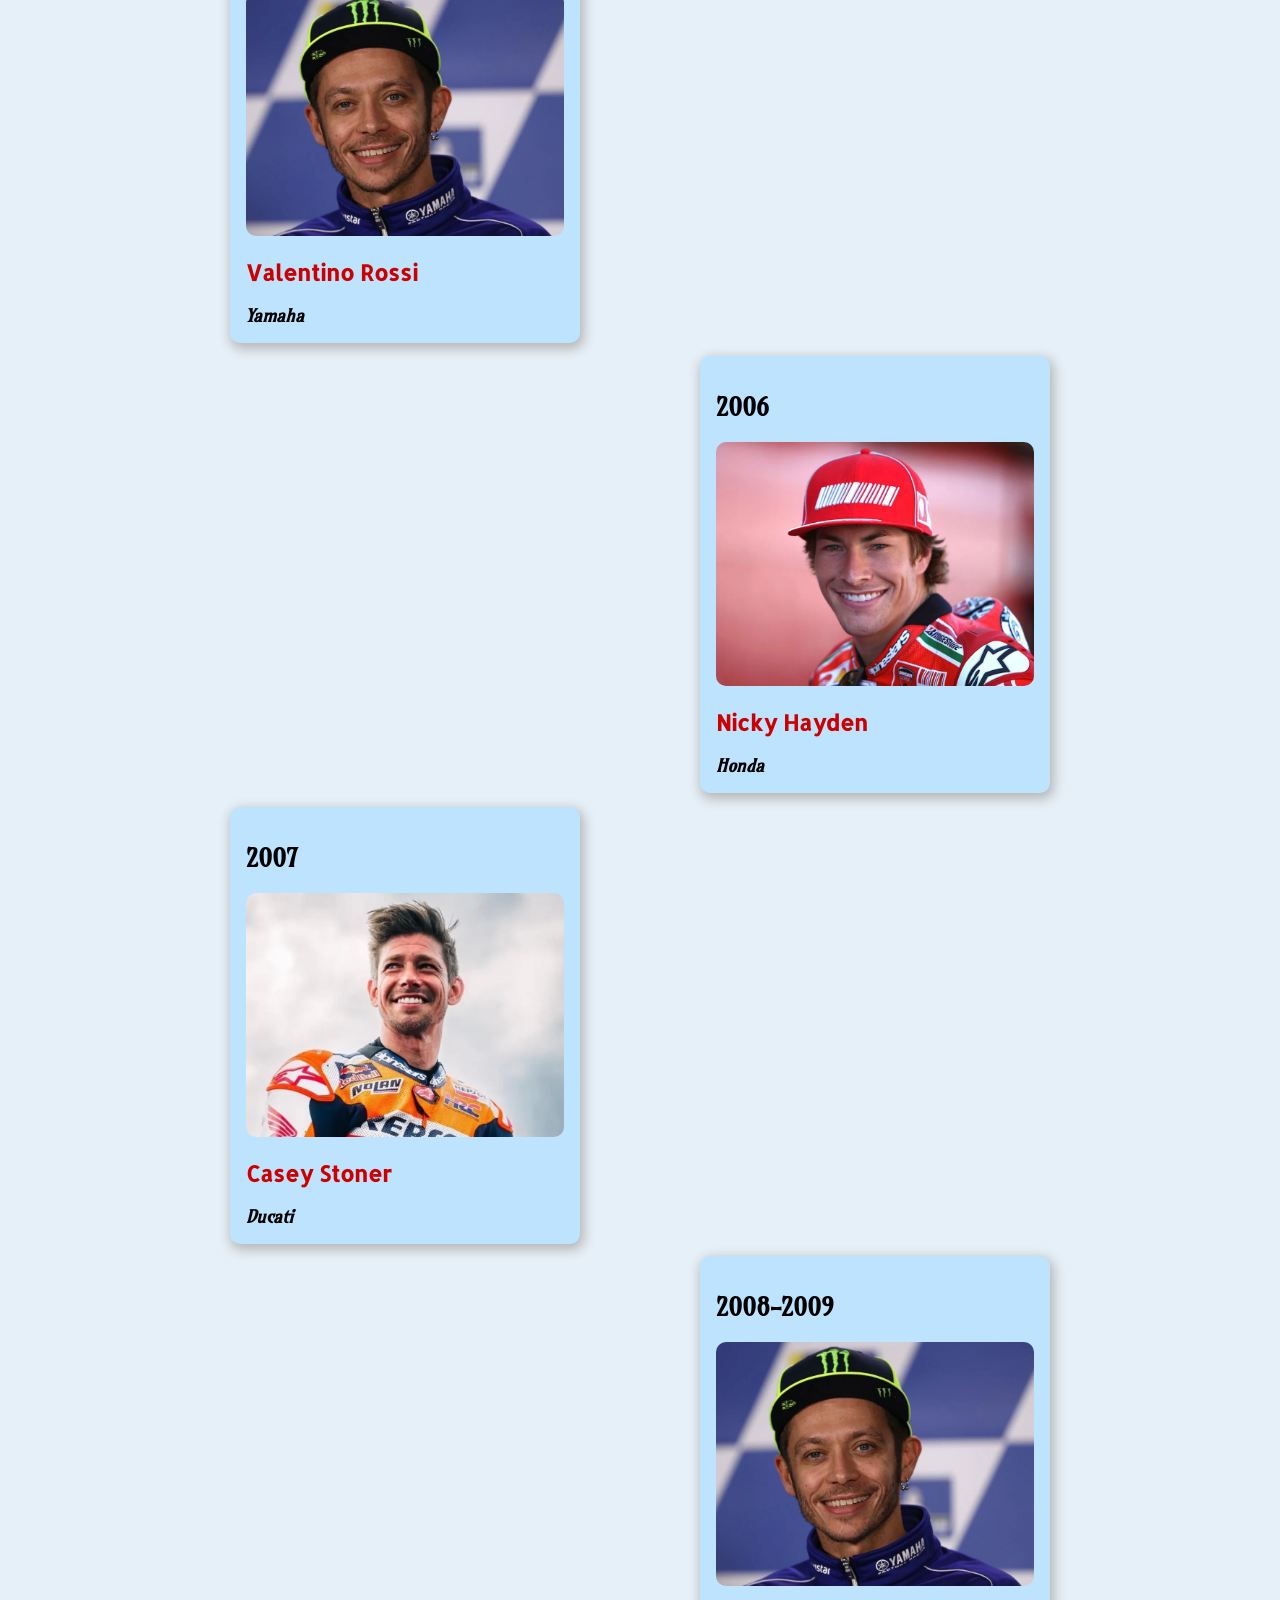
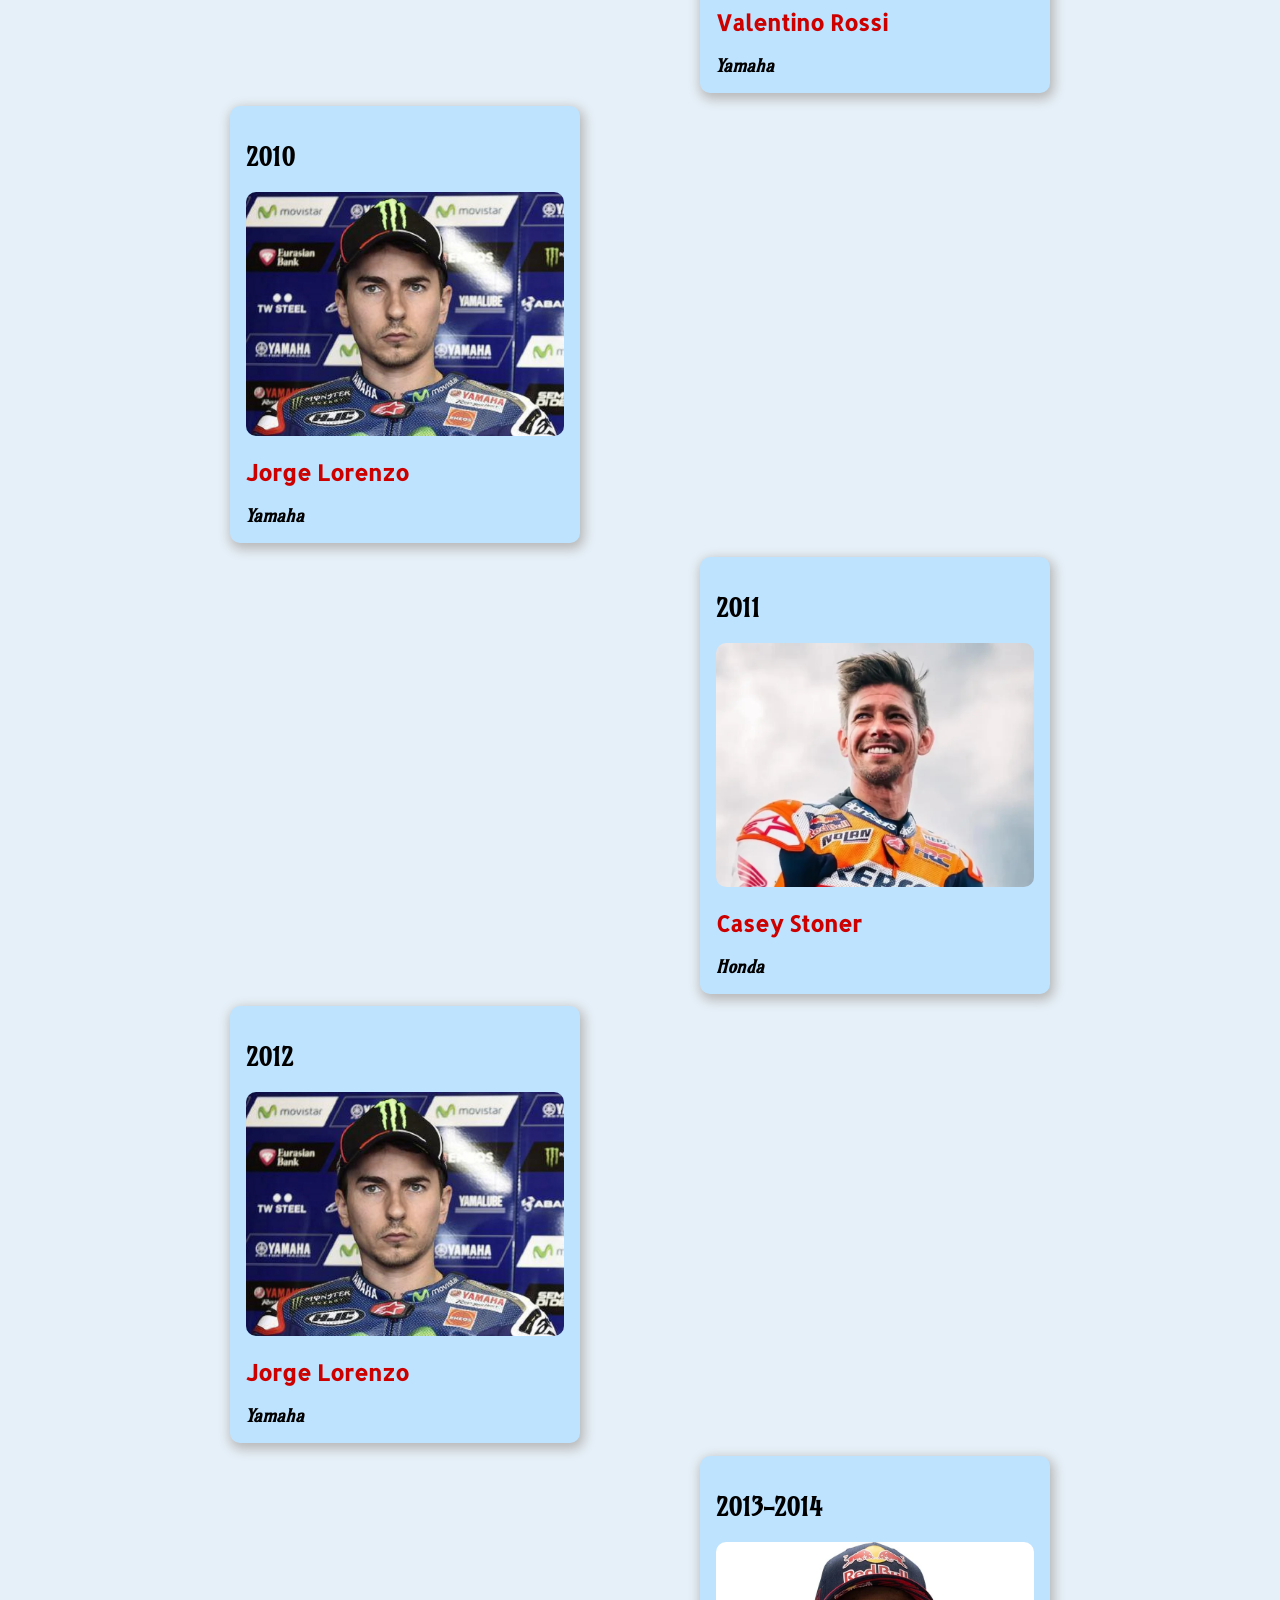
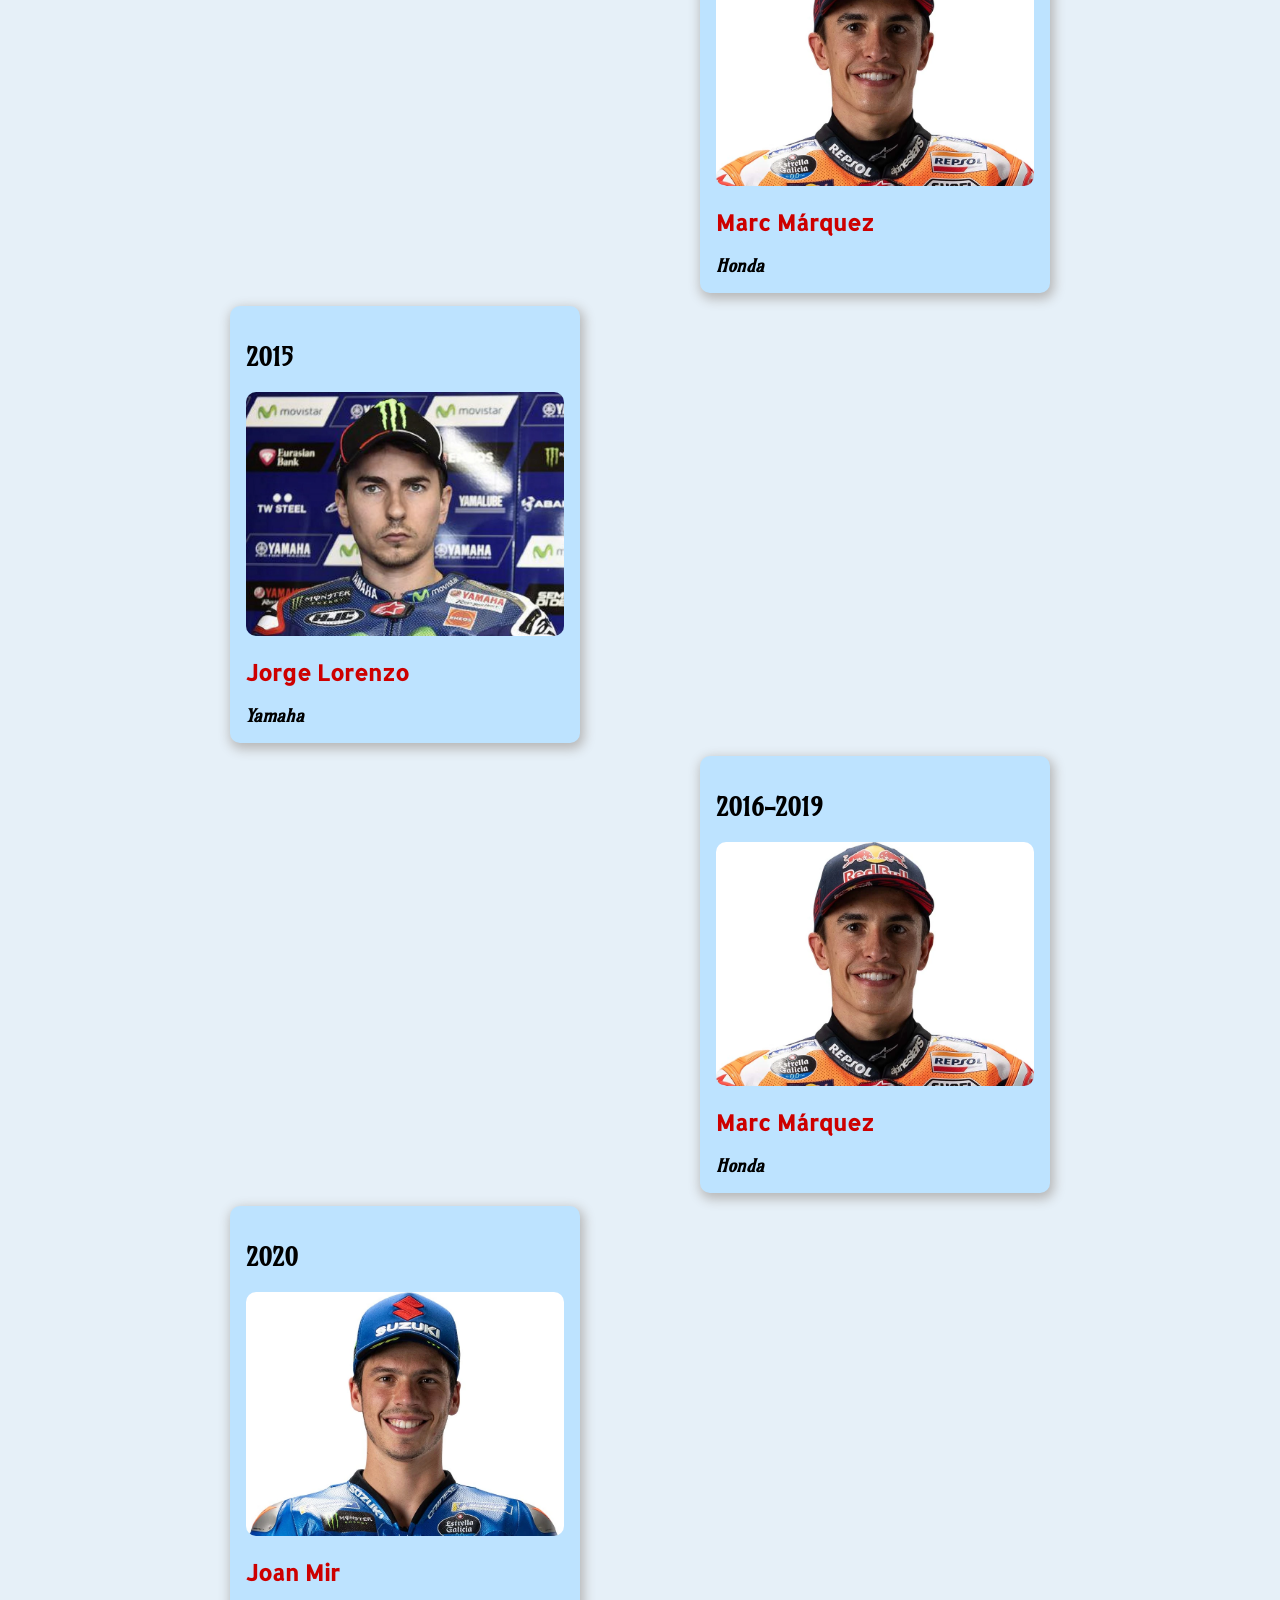
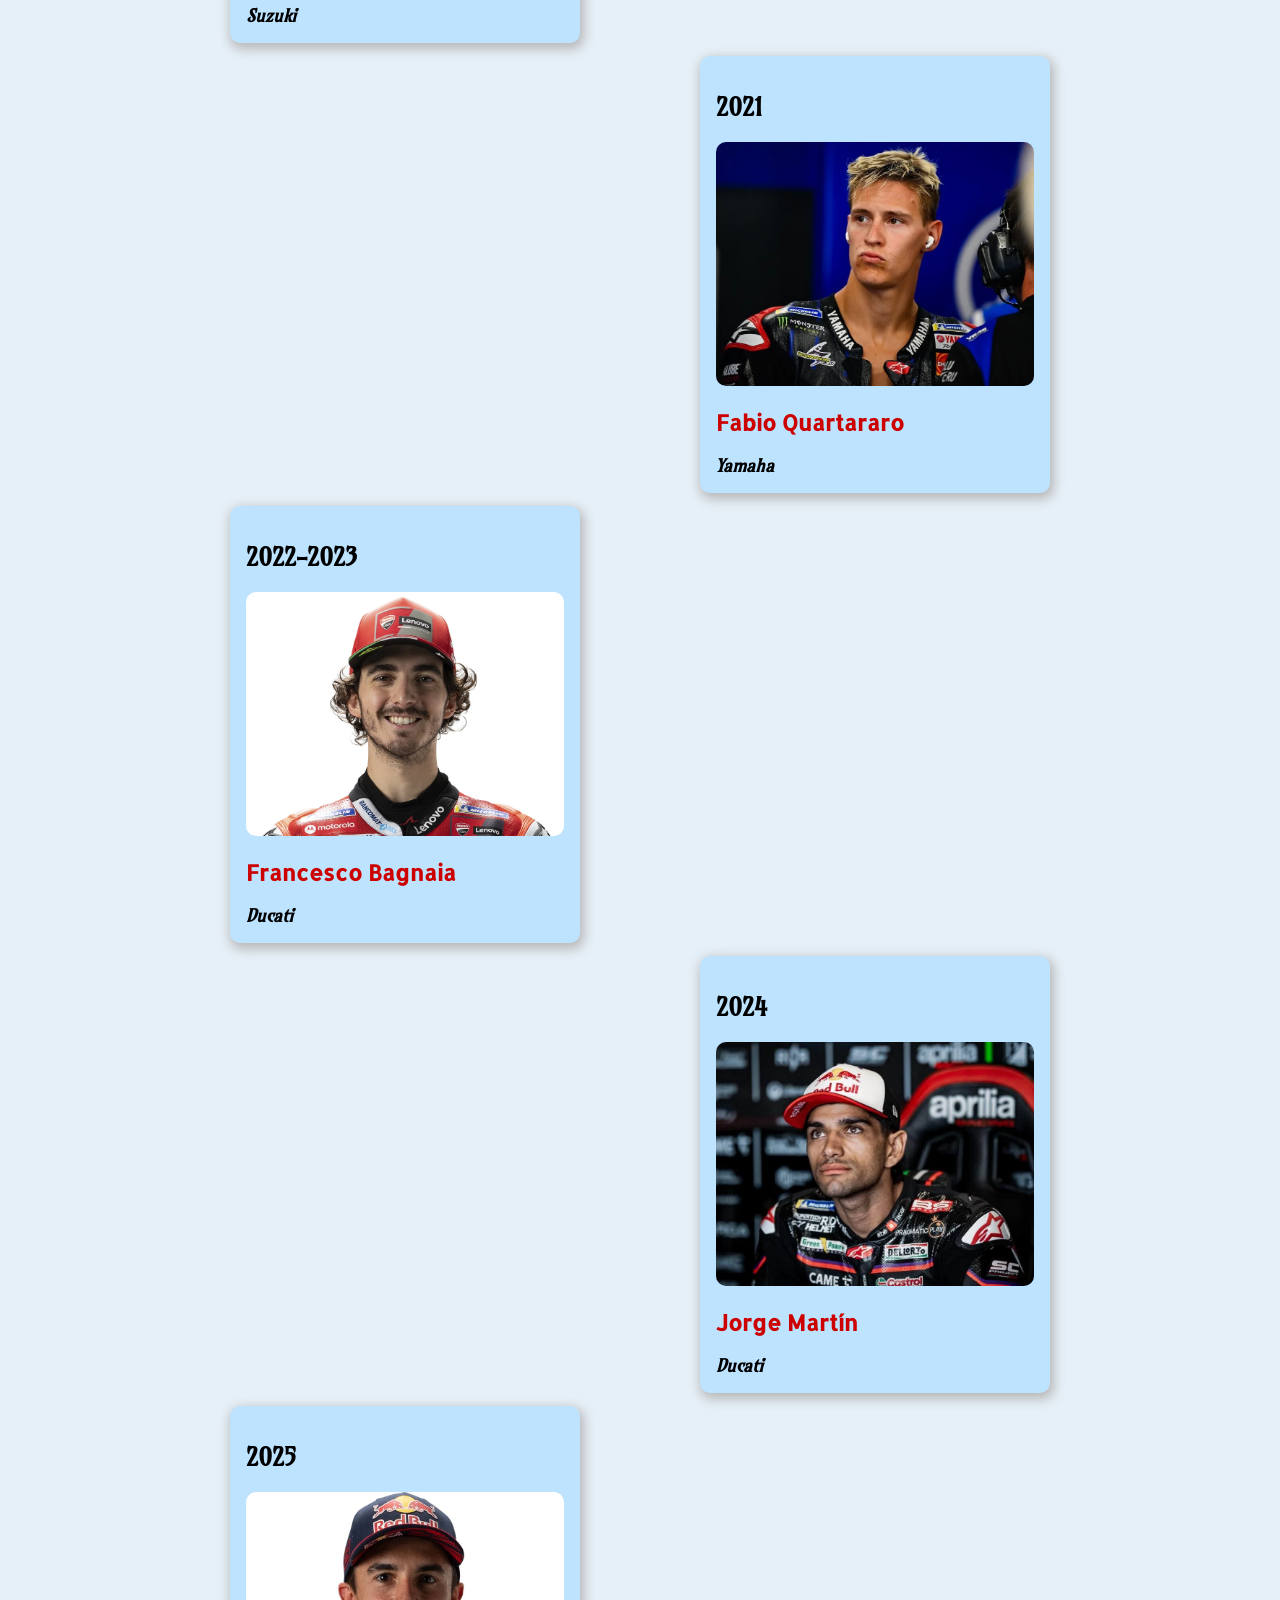
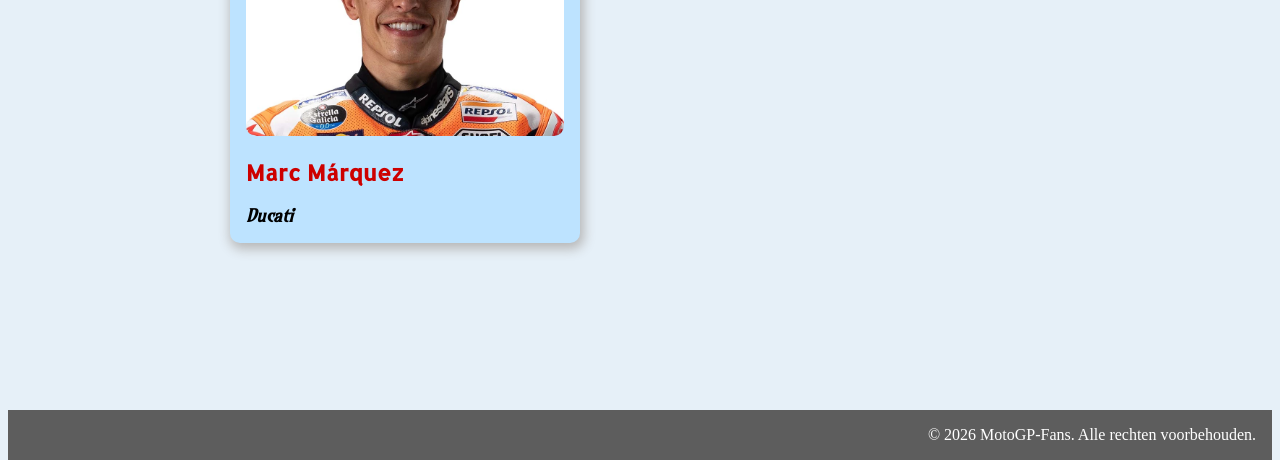
==== commit 3b10caee: "Responsive subheadings, updated action pictures" ====
--- a/champions.html
+++ b/champions.html
@@ -27,8 +27,8 @@
         </nav>
         <!-- Hoofdkop en subkop -->
         <div class="hero text-center">
-            <img src="images/action/Motorcycle-Physics-Cornering.webp" alt="MotoGP coureur in actie tijdens een race"
-                class="hero-image">
+            <img src="images/action/valentino-rossi-2015-world-motogp-championship.webp"
+                alt="MotoGP coureur in actie tijdens een race" class="hero-image">
             <h1 class="blur-bg">Moto<span class="italic">GP</span>-Fans</h1>
             <p class="italic blur-bg">Kampioenen</p>
         </div>
@@ -166,7 +166,7 @@
                 <div class="rider-card left flow">
                     <h2>2016-2019</h2>
                     <img src="images/racers/champions/marc-marquez-portrait2-880-675.webp" alt="Marc Márquez"
-                        class="rider-image" alt="Marc Márquez" class="rider-image">
+                        class="rider-image">
                     <p>Marc Márquez</p>
                     <p>Honda</p>
                 </div>
--- a/css/styles.css
+++ b/css/styles.css
@@ -20,7 +20,7 @@
 
     img {
         display: block;
-        max-width: 100%;
+        max-inline-size: 100%;
     }
 }
 
@@ -107,7 +107,7 @@
 
     .hero {
         position: relative;
-        height: 50vh;
+        min-block-size: clamp(16rem, 50svh, 32rem);
         background: var(--grey);
         padding-block: var(--spacer-xxl) calc(var(--spacer-xxl) * 2);
         clip-path: polygon(0 0, 100% 0, 100% 80%, 0 100%);
@@ -117,8 +117,8 @@
     .hero-image {
         position: absolute;
         inset: 0 auto;
-        height: 100%;
-        width: 100%;
+        block-size: 100%;
+        inline-size: 100%;
         object-fit: cover;
     }
 
@@ -127,17 +127,6 @@
         position: relative;
         z-index: 1;
     }
-
-    /* .hero {
-        display: grid;
-        grid-template-areas: "stack";
-        place-items: center;
-        clip-path: polygon(0 0, 100% 0, 100% 80%, 0 100%);
-    }
-
-    .hero>* {
-        grid-area: stack;
-    } */
 
     body .hero-image {
         grid-column: 1 / -1;
@@ -180,6 +169,19 @@
         contain: paint;
     }
 
+    .history-block-right {
+        position: relative;
+    }
+
+    .history-block-right h3 {
+        position: absolute;
+        inset: var(--spacer-small) auto auto;
+        margin-inline: var(--spacer-xxl);
+        padding: var(--spacer-small) var(--spacer);
+        color: var(--secondary-color);
+        background: var(--accent-1-transparent);
+    }
+
     .reduced-width {
         display: grid;
         grid-template-columns: 1fr 4fr 1fr;
@@ -201,9 +203,6 @@
     }
 
     /* gallery page */
-    .bento-container {
-        container: bento / inline-size;
-    }
 
     /* contact page */
     .flex-map {
@@ -221,7 +220,7 @@
     }
 
     .flex-map iframe {
-        width: clamp(300px, 80vw, 600px);
+        inline-size: clamp(300px, 80vw, 600px);
     }
 
     /* champions page */
@@ -233,7 +232,7 @@
 
     .champions-container article {
         position: relative;
-        height: 500px;
+        block-size: 500px;
         display: flex;
         align-items: center;
         justify-content: center;
@@ -243,8 +242,6 @@
         background: var(--accent-2-light);
         padding-block: var(--spacer);
     }
-
-
 }
 
 @layer typography {
@@ -269,6 +266,7 @@
     .hero p {
         font-family: 'Amarante', 'Arial', sans-serif;
         font-weight: bold;
+        font-size: clamp(1rem, 1.2vw + 0.7rem, 1.4rem);
         margin-inline: auto;
         padding: var(--spacer-small) var(--spacer-xl);
         color: var(--secondary-color);
@@ -276,7 +274,7 @@
     }
 
     :not(footer, .feature-card)>p {
-        max-width: 75ch;
+        max-inline-size: 75ch;
     }
 }
 
@@ -289,7 +287,7 @@
     }
 
     nav a:hover {
-        color: var(--accent-1-light);
+        color: var(--accent-2);
         transition: color 0.3s ease;
     }
 
@@ -312,8 +310,8 @@
         position: absolute;
         content: "";
         top: 20px;
-        width: var(--spacer-xl);
-        height: var(--spacer-small);
+        inline-size: var(--spacer-xl);
+        block-size: var(--spacer-small);
         border-radius: 1in;
         background: var(--accent-1);
         margin-right: .5em;
@@ -350,8 +348,8 @@
     }
 
     .history-block-right img {
-        width: 100%;
-        height: 100%;
+        inline-size: 100%;
+        block-size: 100%;
         object-fit: cover;
     }
 
@@ -364,14 +362,14 @@
     }
 
     .two-halves .image-half {
-        min-height: 450px;
-        height: clamp(450px, 80vw, 600px);
+        min-block-size: 450px;
+        block-size: clamp(450px, 80vw, 600px);
         contain: paint;
     }
 
     .two-halves .image-half img {
-        width: 100%;
-        height: 100%;
+        inline-size: 100%;
+        block-size: 100%;
         object-fit: cover;
     }
 
@@ -388,8 +386,8 @@
     }
 
     .card .card-image {
-        width: 100%;
-        height: 200px;
+        inline-size: 100%;
+        block-size: 200px;
         object-fit: cover;
     }
 
@@ -409,8 +407,8 @@
     }
 
     .circuit-card img {
-        width: 100%;
-        height: 100%;
+        inline-size: 100%;
+        block-size: 100%;
         object-fit: cover;
     }
 
@@ -449,7 +447,6 @@
     }
 
     form {
-        margin-block: var(--spacer);
         border: 1px solid var(--grey);
         border-radius: var(--spacer-small);
     }
@@ -460,6 +457,26 @@
 
     fieldset label {
         margin-inline-start: var(--spacer-small);
+    }
+
+    .video-block {
+        display: grid;
+        grid-template-columns: 1fr 4fr 1fr;
+    }
+
+    .video-block>* {
+        grid-column: 2;
+    }
+
+    .video-block video {
+        display: block;
+        margin: 0 auto;
+        inline-size: clamp(250px, 60vw, 900px);
+        border-radius: var(--card-radius);
+    }
+
+    .splitter {
+        block-size: 100px;
     }
 
     /* champions page */
@@ -492,7 +509,7 @@
     .timeline-line {
         position: fixed;
         inset: 0 auto 0 20%;
-        width: 4px;
+        inline-size: 4px;
         background: linear-gradient(to bottom,
                 oklch(from var(--accent-1-light) l c h / .2),
                 oklch(from var(--accent-1) l c h / .6),
@@ -581,6 +598,18 @@
 }
 
 @media (width >=768px) {
+    nav a {
+        font-size: 1.5rem;
+    }
+
+    nav a.material-icons {
+        font-size: 2.5rem;
+    }
+
+    li.nav-checked::before {
+        top: 28px;
+    }
+
 
     /* main page */
     .two-halves {
@@ -627,6 +656,8 @@
 
 @media (width >=900px) {
 
+
+
     /* champions page */
     .timeline-line {
         left: 50%;
@@ -634,7 +665,7 @@
     }
 
     .champions-container article {
-        height: 50vh;
+        block-size: 50vh;
     }
 
     .rider-card {
@@ -654,16 +685,17 @@
         display: block;
         position: absolute;
         inset: auto 50% auto 50%;
-        width: 20px;
-        height: 20px;
+        inline-size: 20px;
+        block-size: 20px;
         background: #ff0000;
         border-radius: 50%;
-        transform: translate(-50%) scale(0);
+        transform: translate(-50%);
+        scale: 0;
         box-shadow: 0 0 20px rgba(255, 0, 0, 0.8);
-        z-index: 10;
         animation: dotPulse 1s ease-out forwards;
         animation-timeline: view();
         animation-range: entry 20% cover 50%;
+        z-index: 10;
     }
 }
 
@@ -693,17 +725,18 @@
 @keyframes riderCardScale {
     from {
         opacity: 0;
-        transform: scale(0.25);
+        scale: .25;
     }
 
     to {
         opacity: 1;
-        transform: scale(1);
+        scale: 1;
     }
 }
 
 @keyframes dotPulse {
     to {
-        transform: translateX(-50%)scale(1);
+        transform: translateX(-50%);
+        scale: 1;
     }
 }
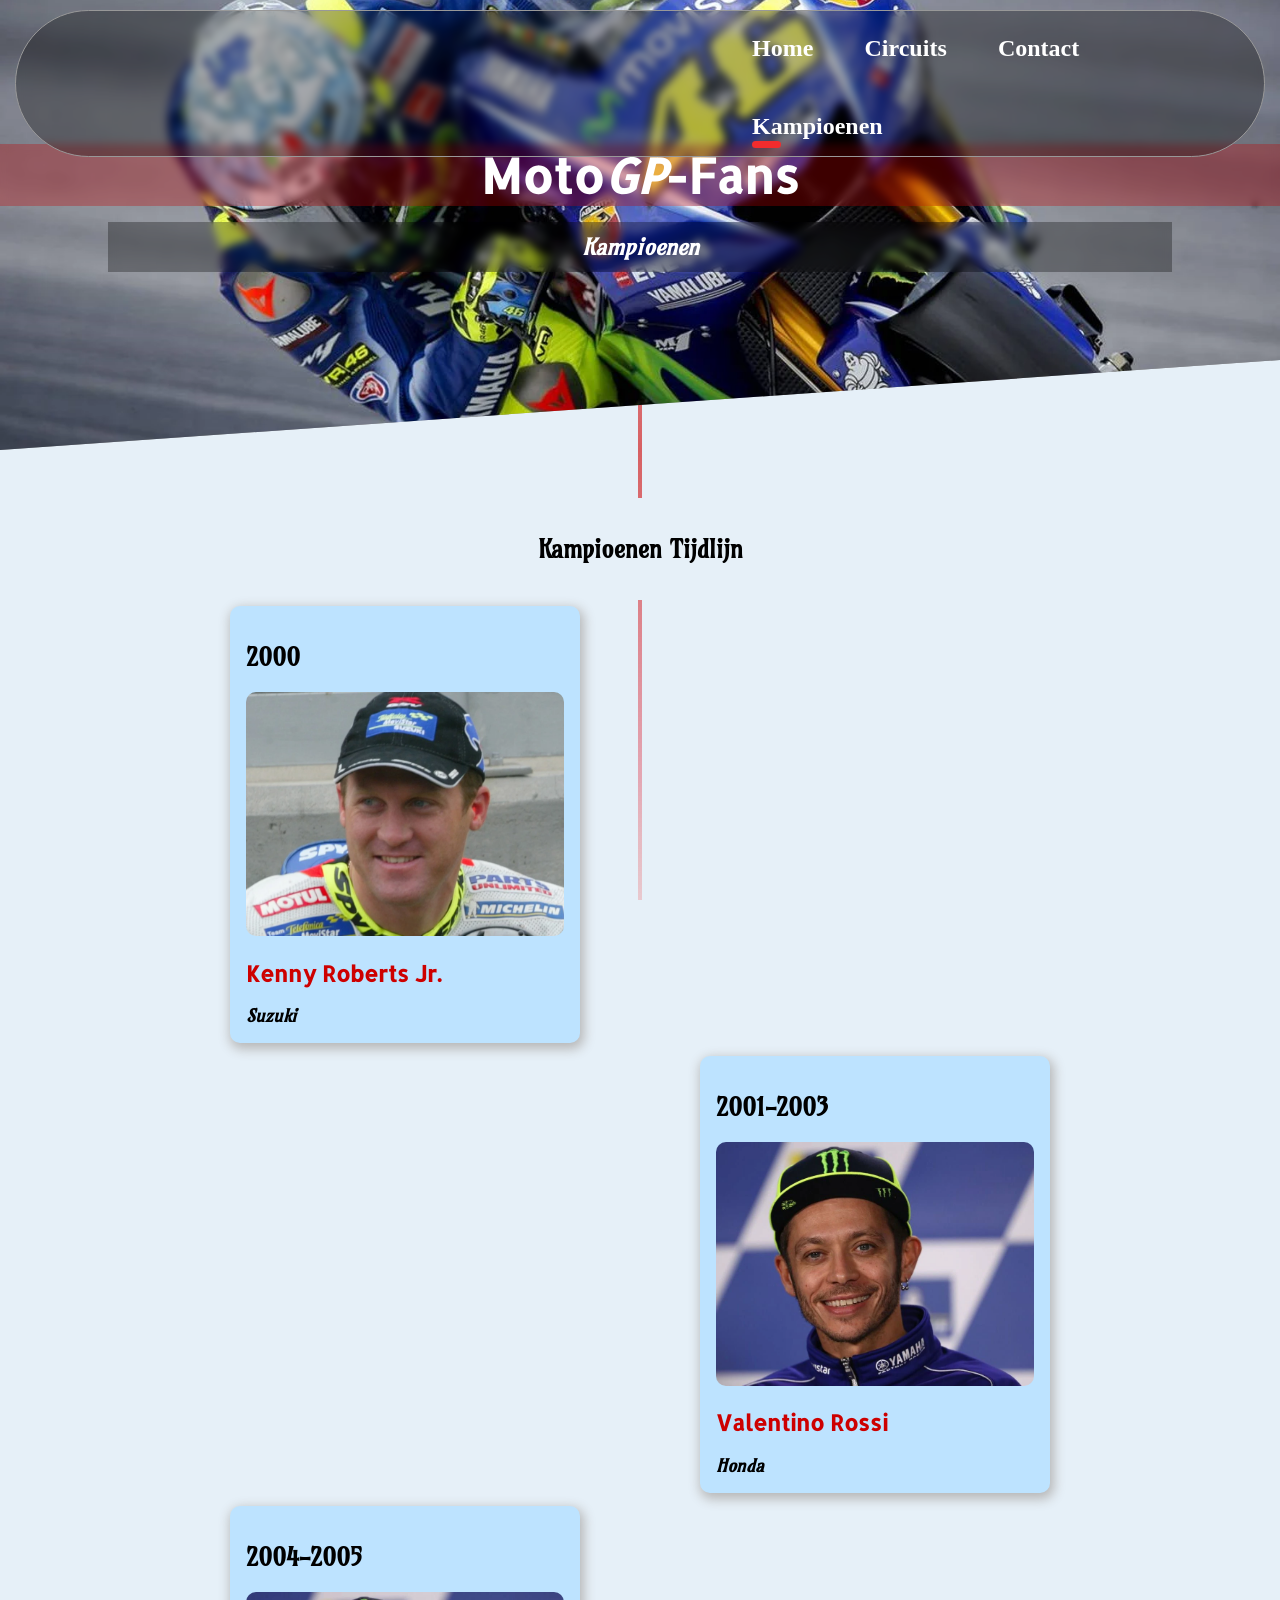
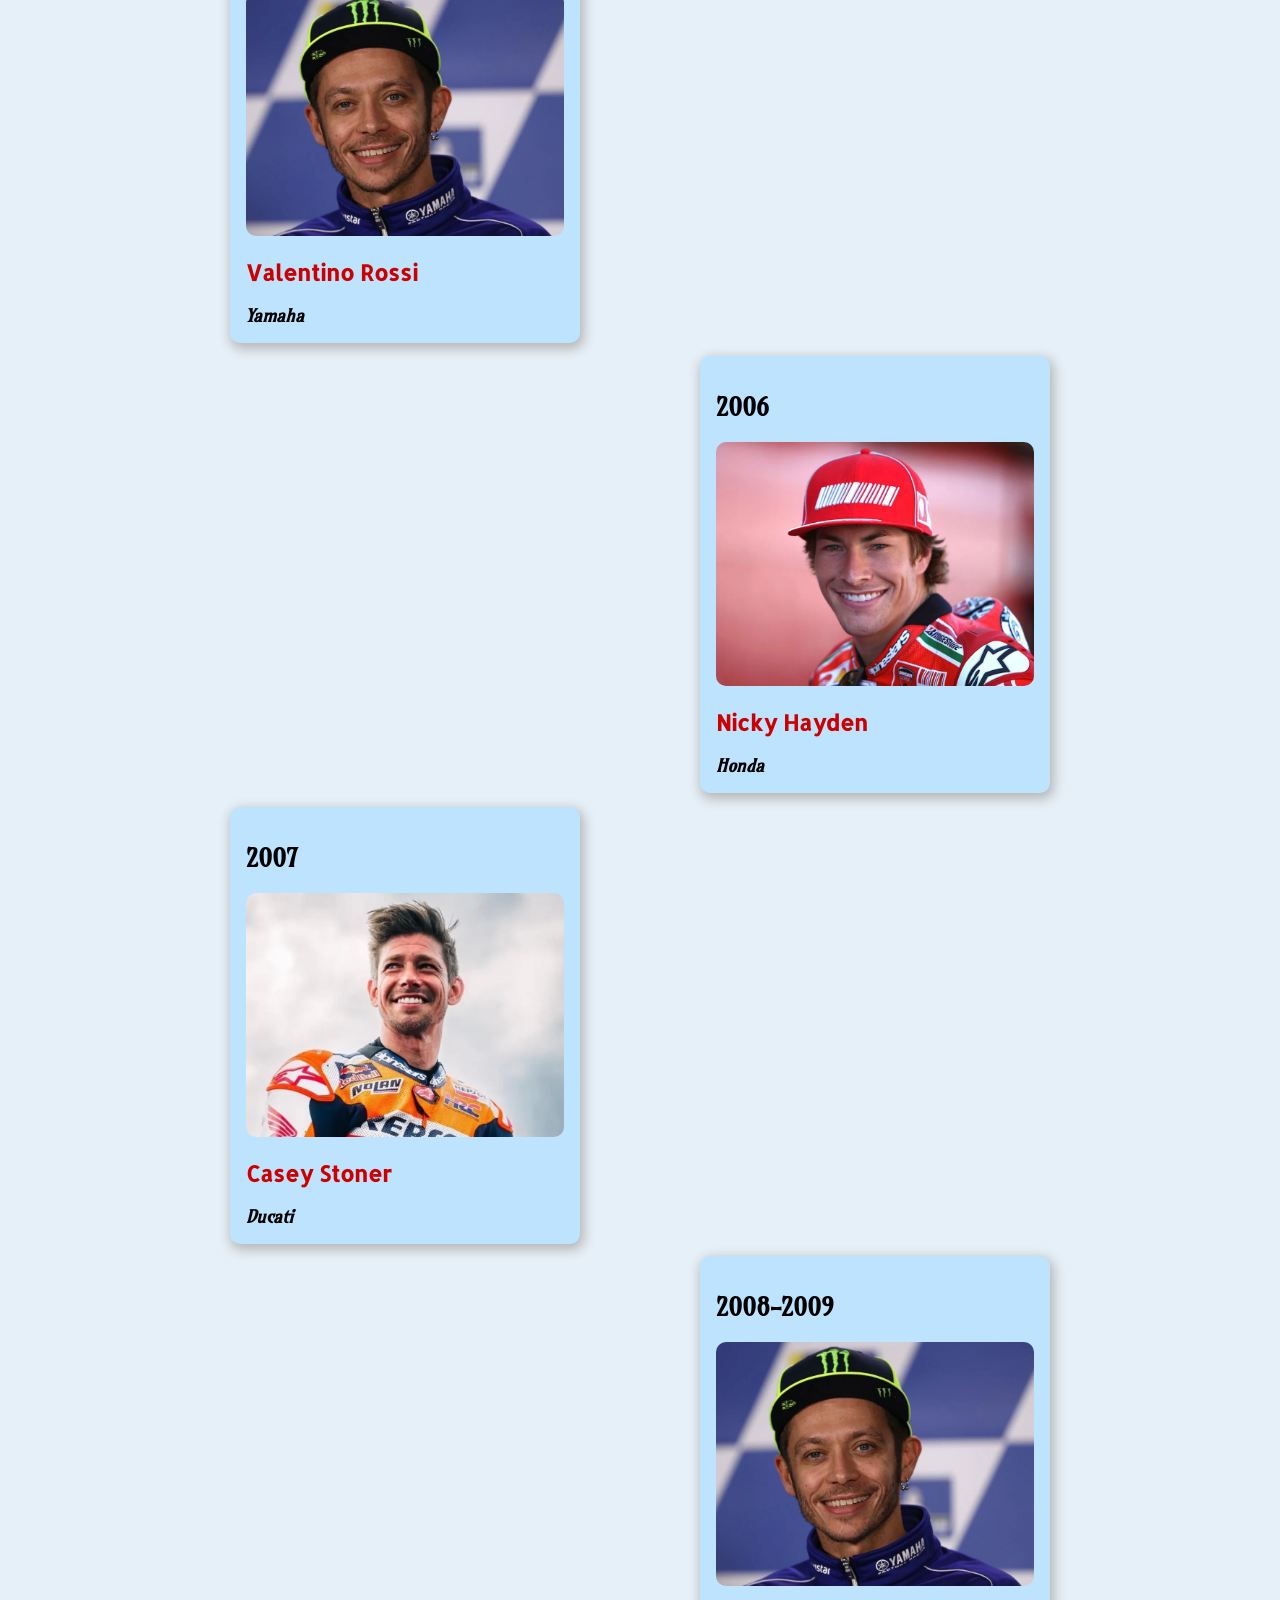
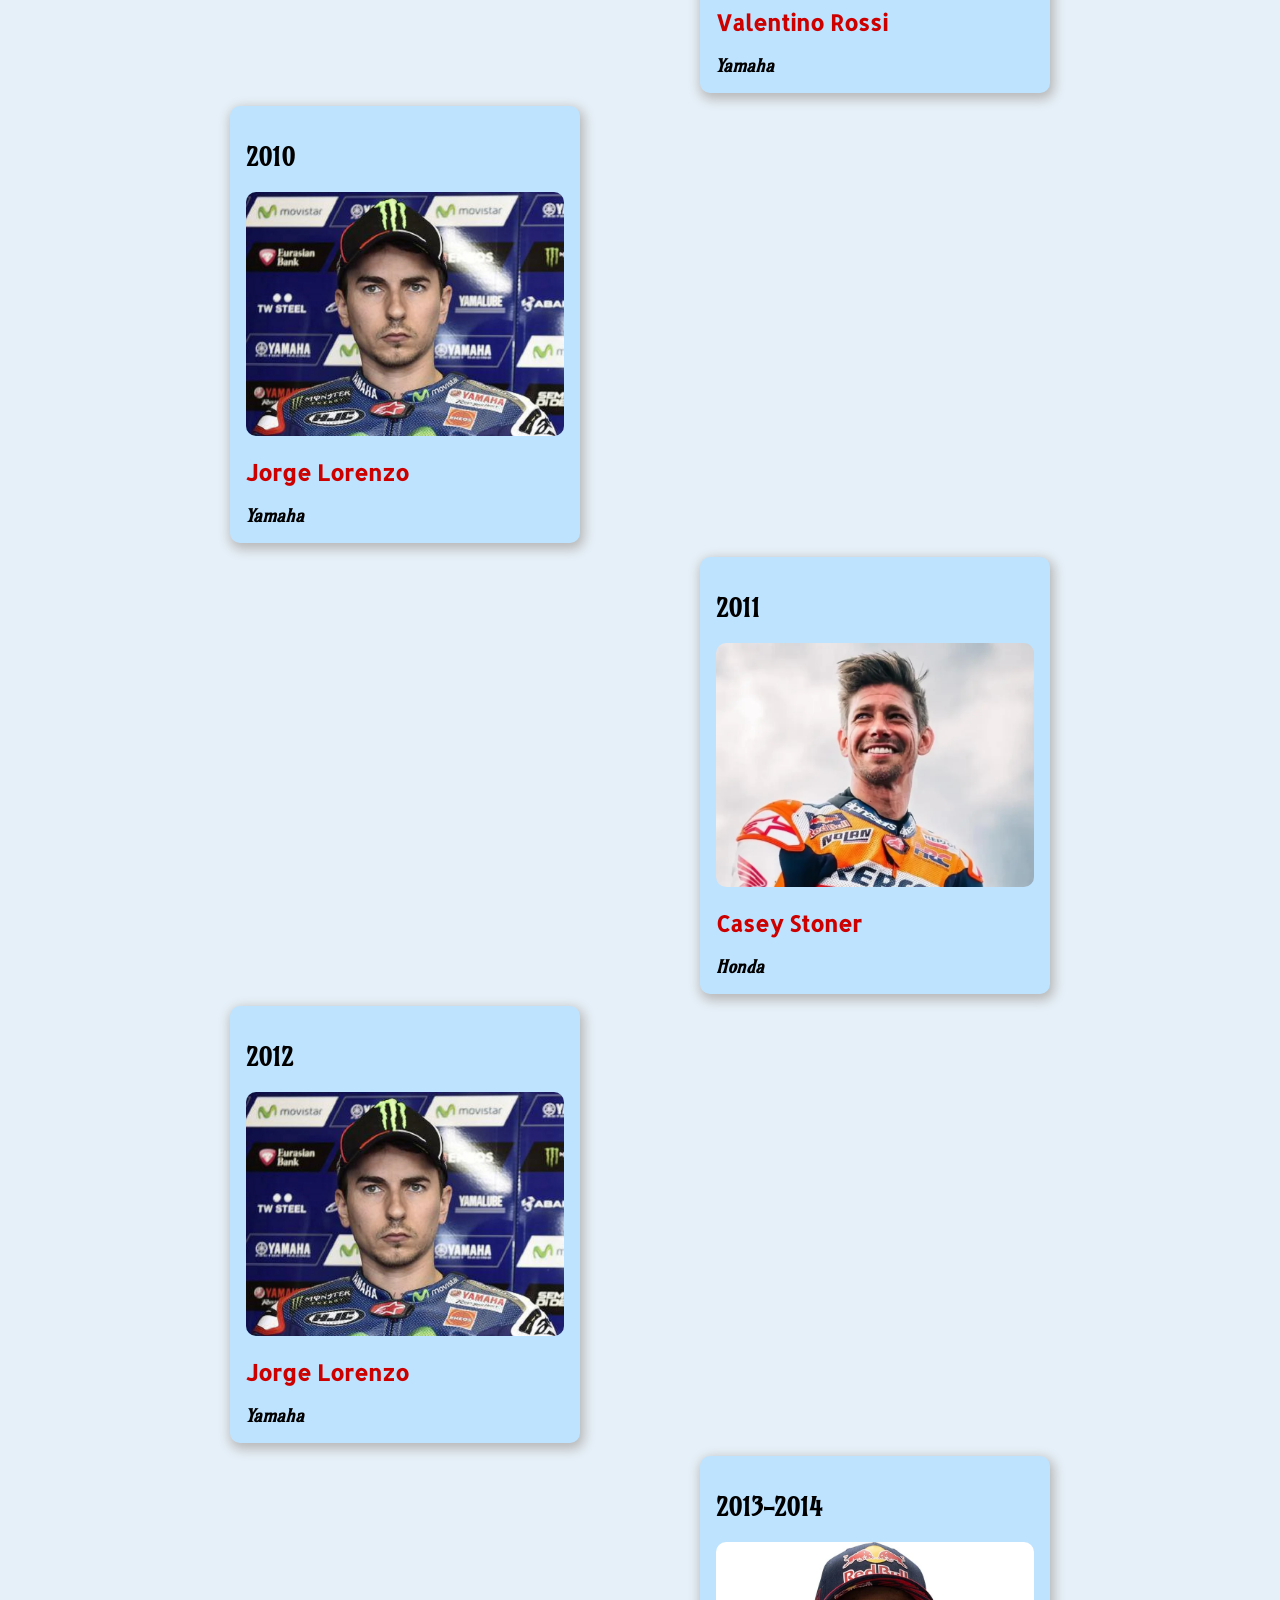
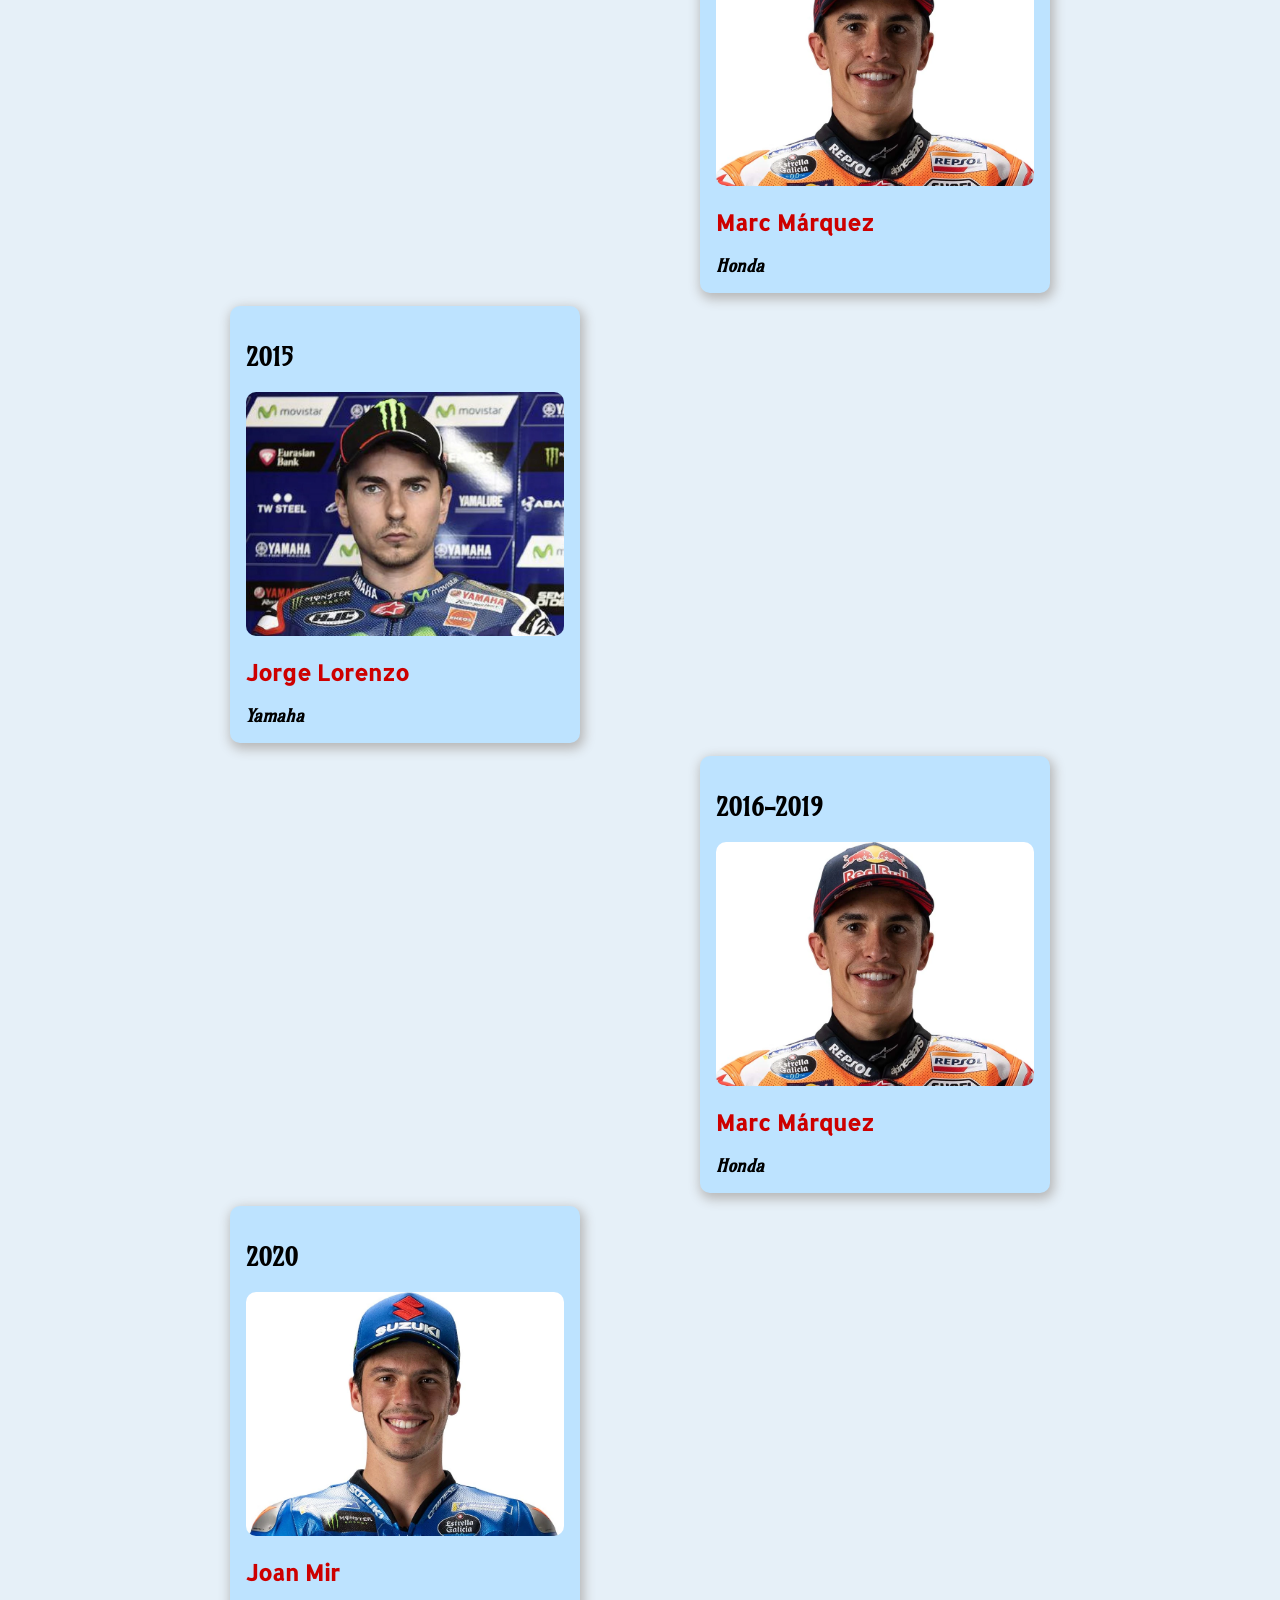
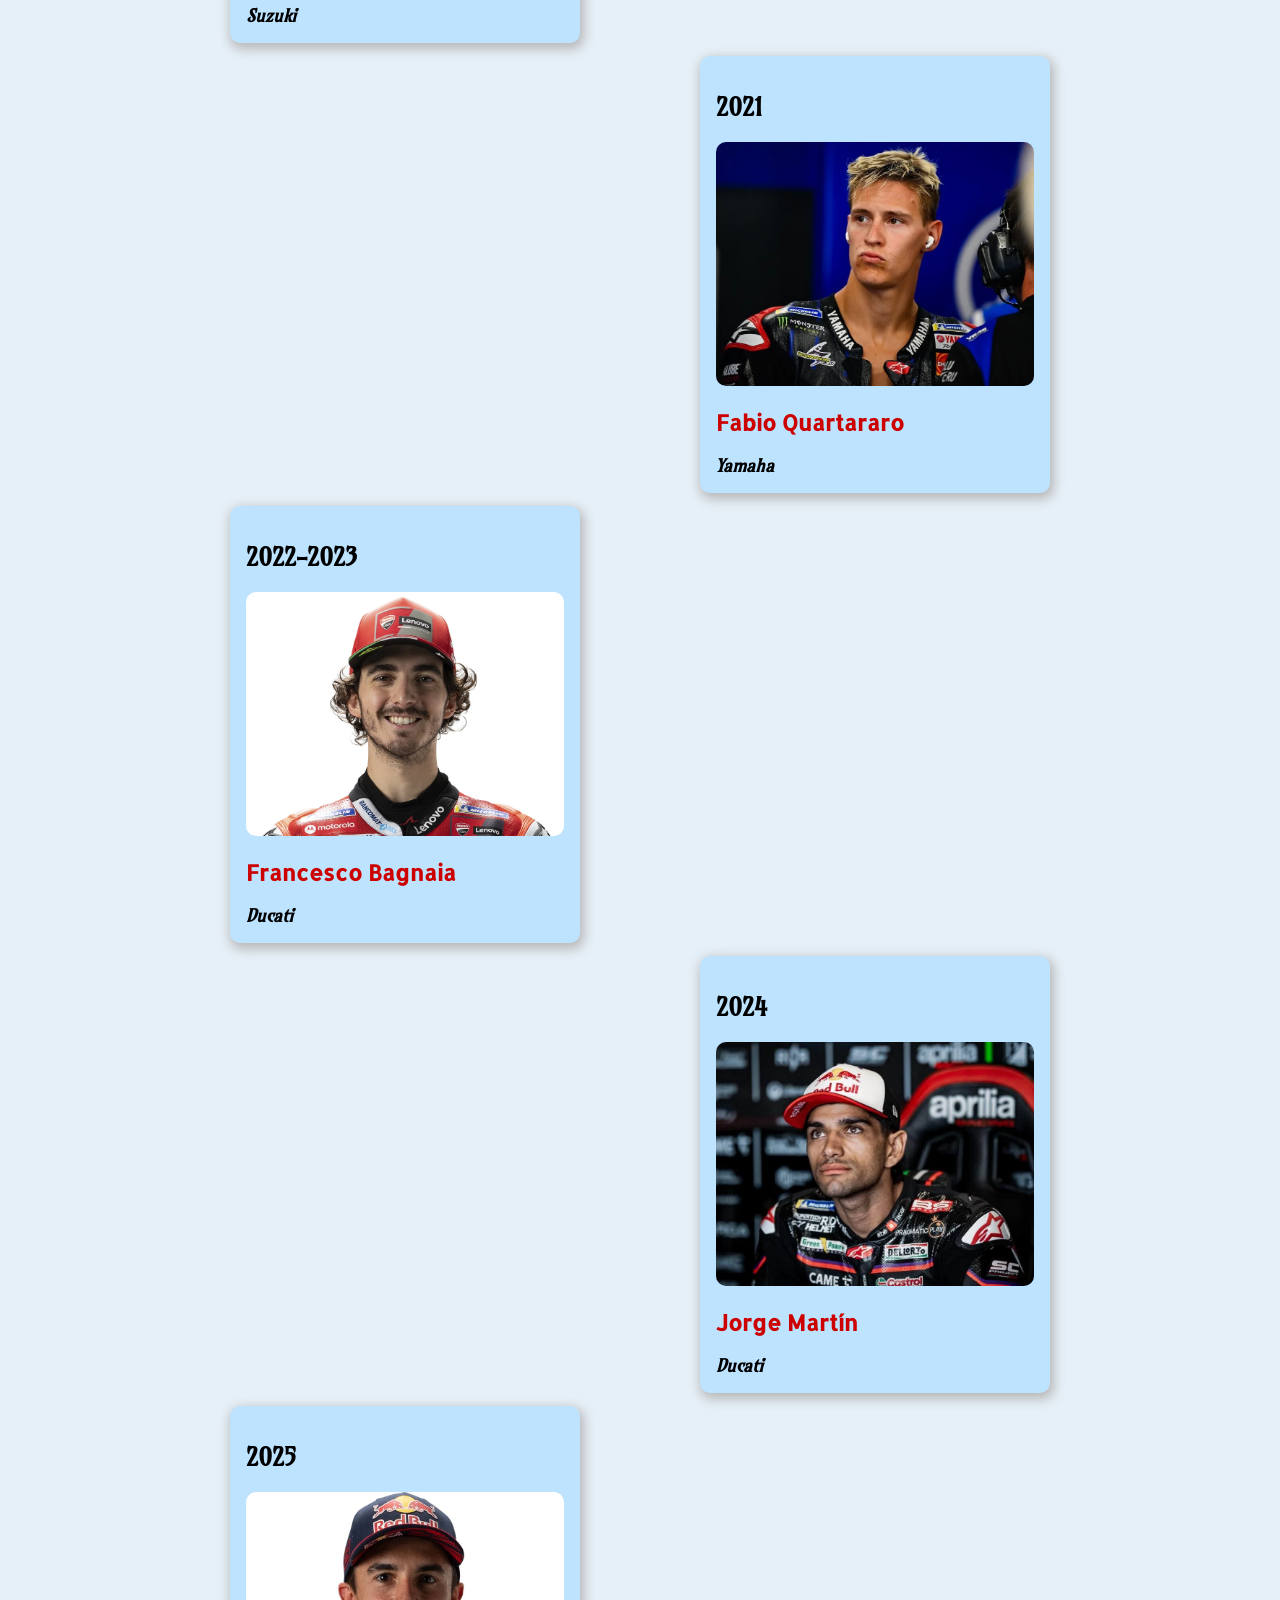
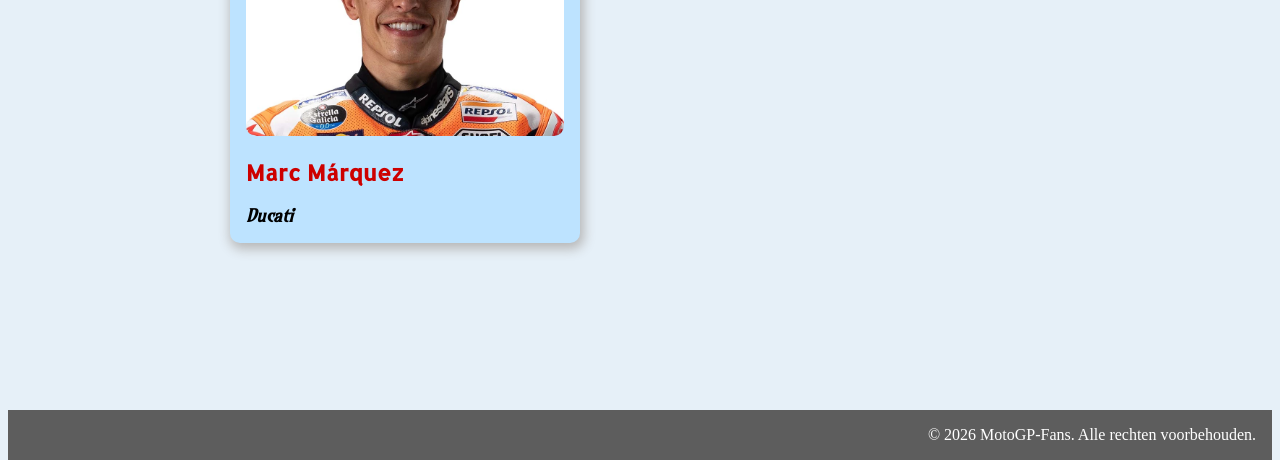
==== commit 6540adac: "added srcset to hero images and circuit images" ====
--- a/champions.html
+++ b/champions.html
@@ -27,8 +27,10 @@
         </nav>
         <!-- Hoofdkop en subkop -->
         <div class="hero text-center">
-            <img src="images/action/valentino-rossi-2015-world-motogp-championship.webp"
-                alt="MotoGP coureur in actie tijdens een race" class="hero-image">
+            <img src="images/action/valentino-rossi-2015.webp"
+                srcset="images/action/valentino-rossi-2015.webp 1600w, images/action/valentino-rossi-2015_1200.webp 1200w, images/action/valentino-rossi-2015_800.webp 800w"
+                sizes="(min-width: 1440px) 1440px, 100vw" alt="MotoGP coureur in actie tijdens een race"
+                class="hero-image">
             <h1 class="blur-bg">Moto<span class="italic">GP</span>-Fans</h1>
             <p class="italic blur-bg">Kampioenen</p>
         </div>
--- a/css/styles.css
+++ b/css/styles.css
@@ -139,7 +139,7 @@
         text-align: end;
     }
 
-    /* main page */
+    /* Main Page */
     .feature-container {
         position: relative;
         display: flex;
@@ -202,9 +202,9 @@
         flex: 0 1 220px;
     }
 
-    /* gallery page */
-
-    /* contact page */
+    /* Gallery Page */
+
+    /* Contact Page */
     .flex-map {
         display: flex;
         flex-wrap: wrap;
@@ -223,7 +223,7 @@
         inline-size: clamp(300px, 80vw, 600px);
     }
 
-    /* champions page */
+    /* Champions Page */
     .champions-container {
         position: relative;
         margin: 0 auto;
@@ -313,11 +313,11 @@
         inline-size: var(--spacer-xl);
         block-size: var(--spacer-small);
         border-radius: 1in;
-        background: var(--accent-1);
+        background: var(--accent-1-light);
         margin-right: .5em;
     }
 
-    /* main page */
+    /* Main Page */
     .feature-card {
         flex: 1 1 200px;
         padding: var(--spacer);
@@ -397,7 +397,7 @@
         background: linear-gradient(125deg, var(--secondary-bg) 50%, var(--accent-1) 0);
     }
 
-    /* gallery page */
+    /* Gallery Page */
     .circuit-card {
         position: relative;
         border-radius: var(--card-radius);
@@ -439,7 +439,7 @@
         grid-area: var(--area);
     }
 
-    /* contact page */
+    /* Contact Page */
     .contact-form-container {
         display: grid;
         padding: var(--spacer);
@@ -479,7 +479,7 @@
         block-size: 100px;
     }
 
-    /* champions page */
+    /* Champions Page */
     .rider-card {
         inline-size: 350px;
         padding: var(--spacer);
@@ -492,6 +492,7 @@
         border-radius: var(--card-radius);
     }
 
+    /* rider name */
     .rider-card p:nth-of-type(1) {
         font-family: 'Allerta Stencil', 'Times New Roman', serif;
         font-size: 1.4rem;
@@ -499,6 +500,7 @@
         color: var(--accent-1);
     }
 
+    /* factory bike */
     .rider-card p:nth-of-type(2) {
         font-family: 'Amarante', sans-serif;
         font-size: 1.1rem;
@@ -586,7 +588,7 @@
 
 @media (width >=500px) {
 
-    /* contact page */
+    /* Contact Page */
     .contact-form {
         display: grid;
         grid-template-columns: 1fr 4fr 1fr;
@@ -611,7 +613,7 @@
     }
 
 
-    /* main page */
+    /* Main Page */
     .two-halves {
         display: grid;
         grid-template-columns: 1fr 1fr;
@@ -628,7 +630,7 @@
         grid-row: 2;
     }
 
-    /* gallery page */
+    /* Gallery Page */
     .circuit-grid {
         grid-template-columns:
             .5rem repeat(5, 1fr) .5rem;
@@ -647,7 +649,7 @@
             ". twenty-one twenty-one twenty-one twenty-two twenty-two .";
     }
 
-    /* contact page */
+    /* Contact Page */
     fieldset {
         display: flex;
         justify-content: space-around;
@@ -658,7 +660,7 @@
 
 
 
-    /* champions page */
+    /* Champions Page */
     .timeline-line {
         left: 50%;
         transform: translateX(-50%);
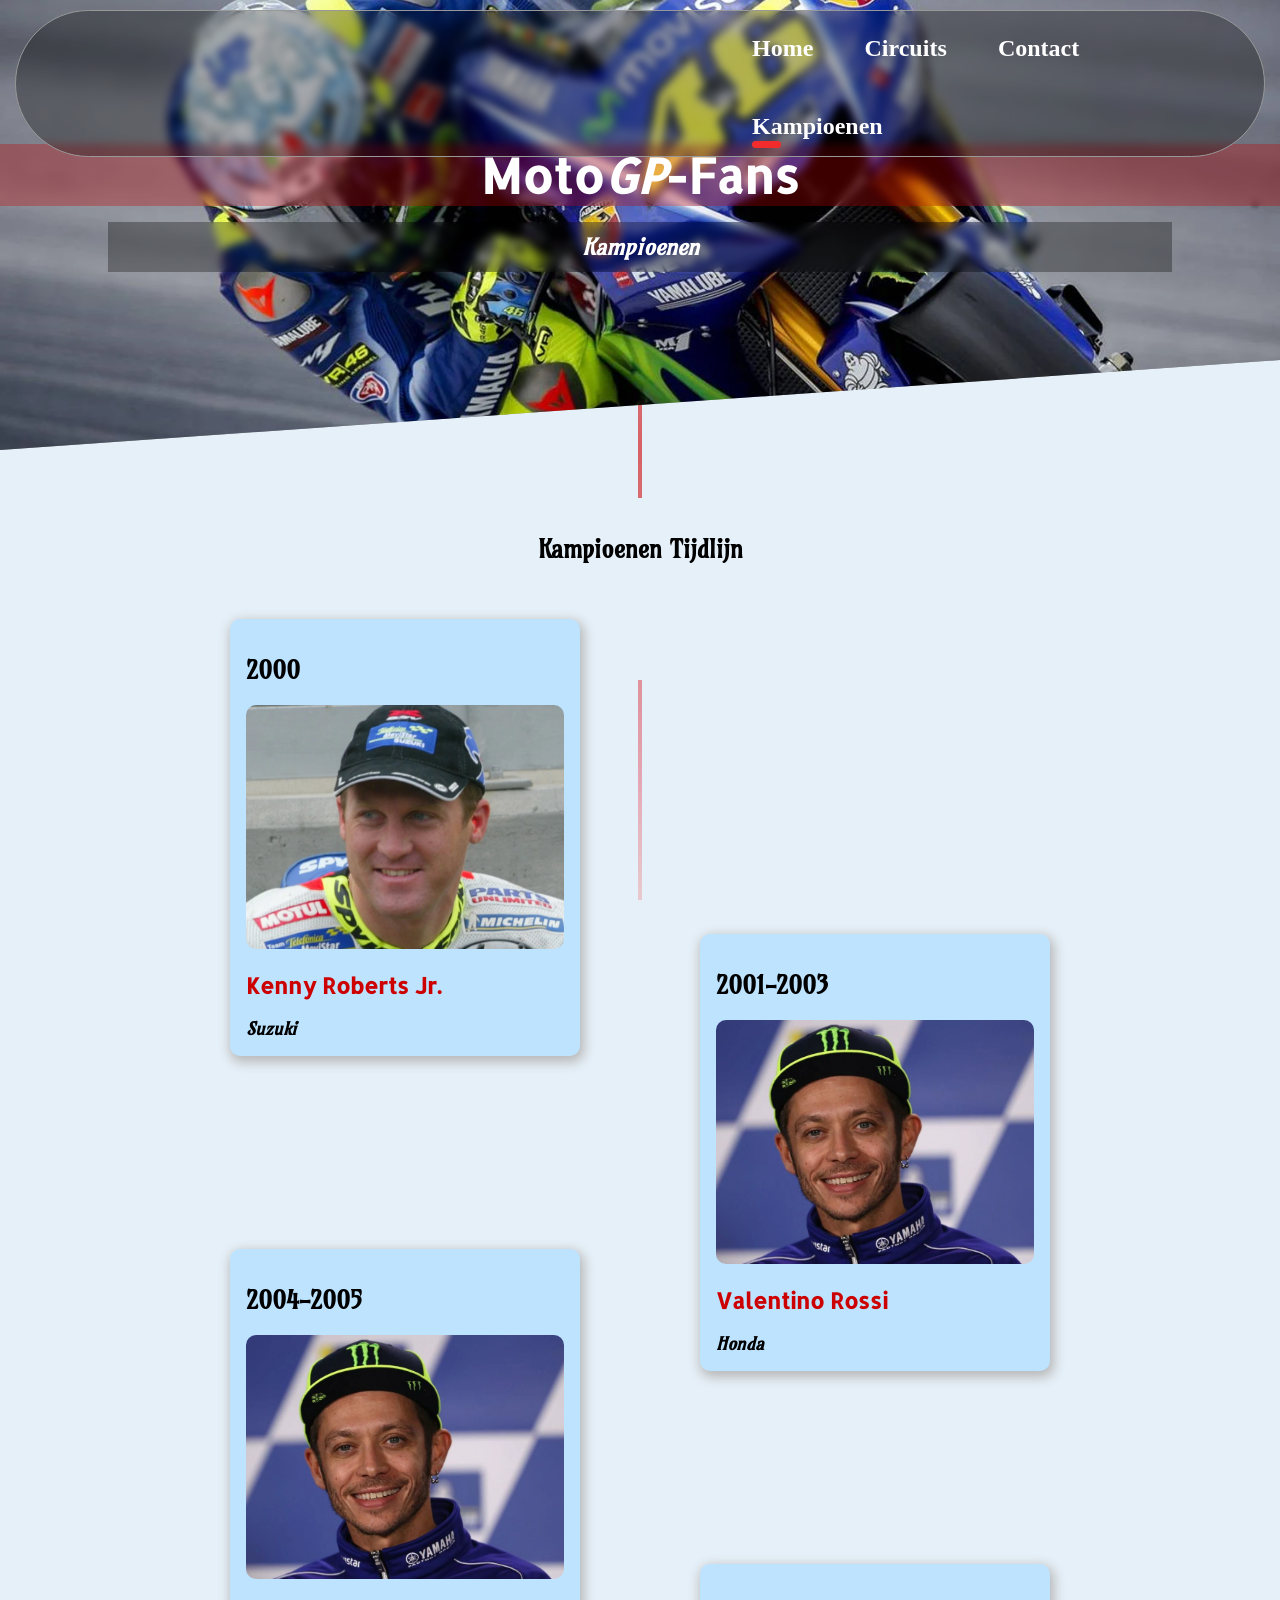
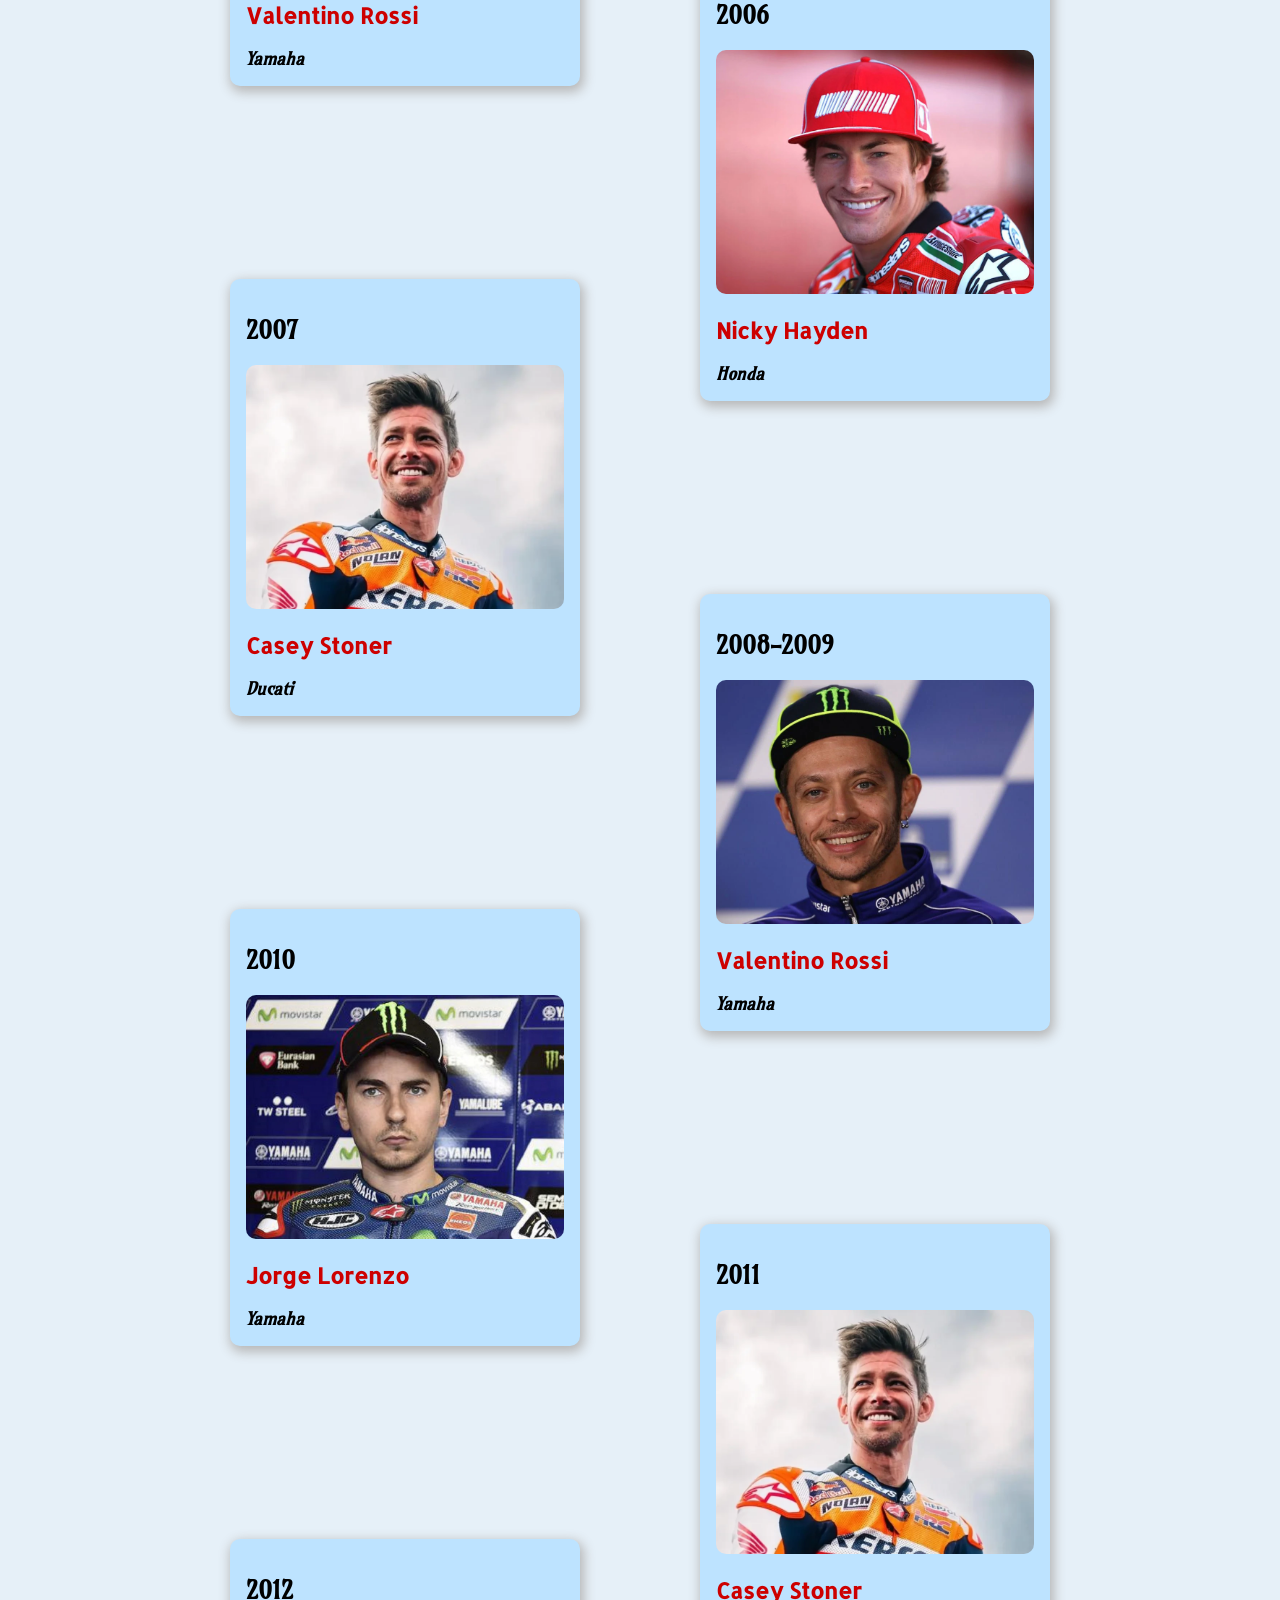
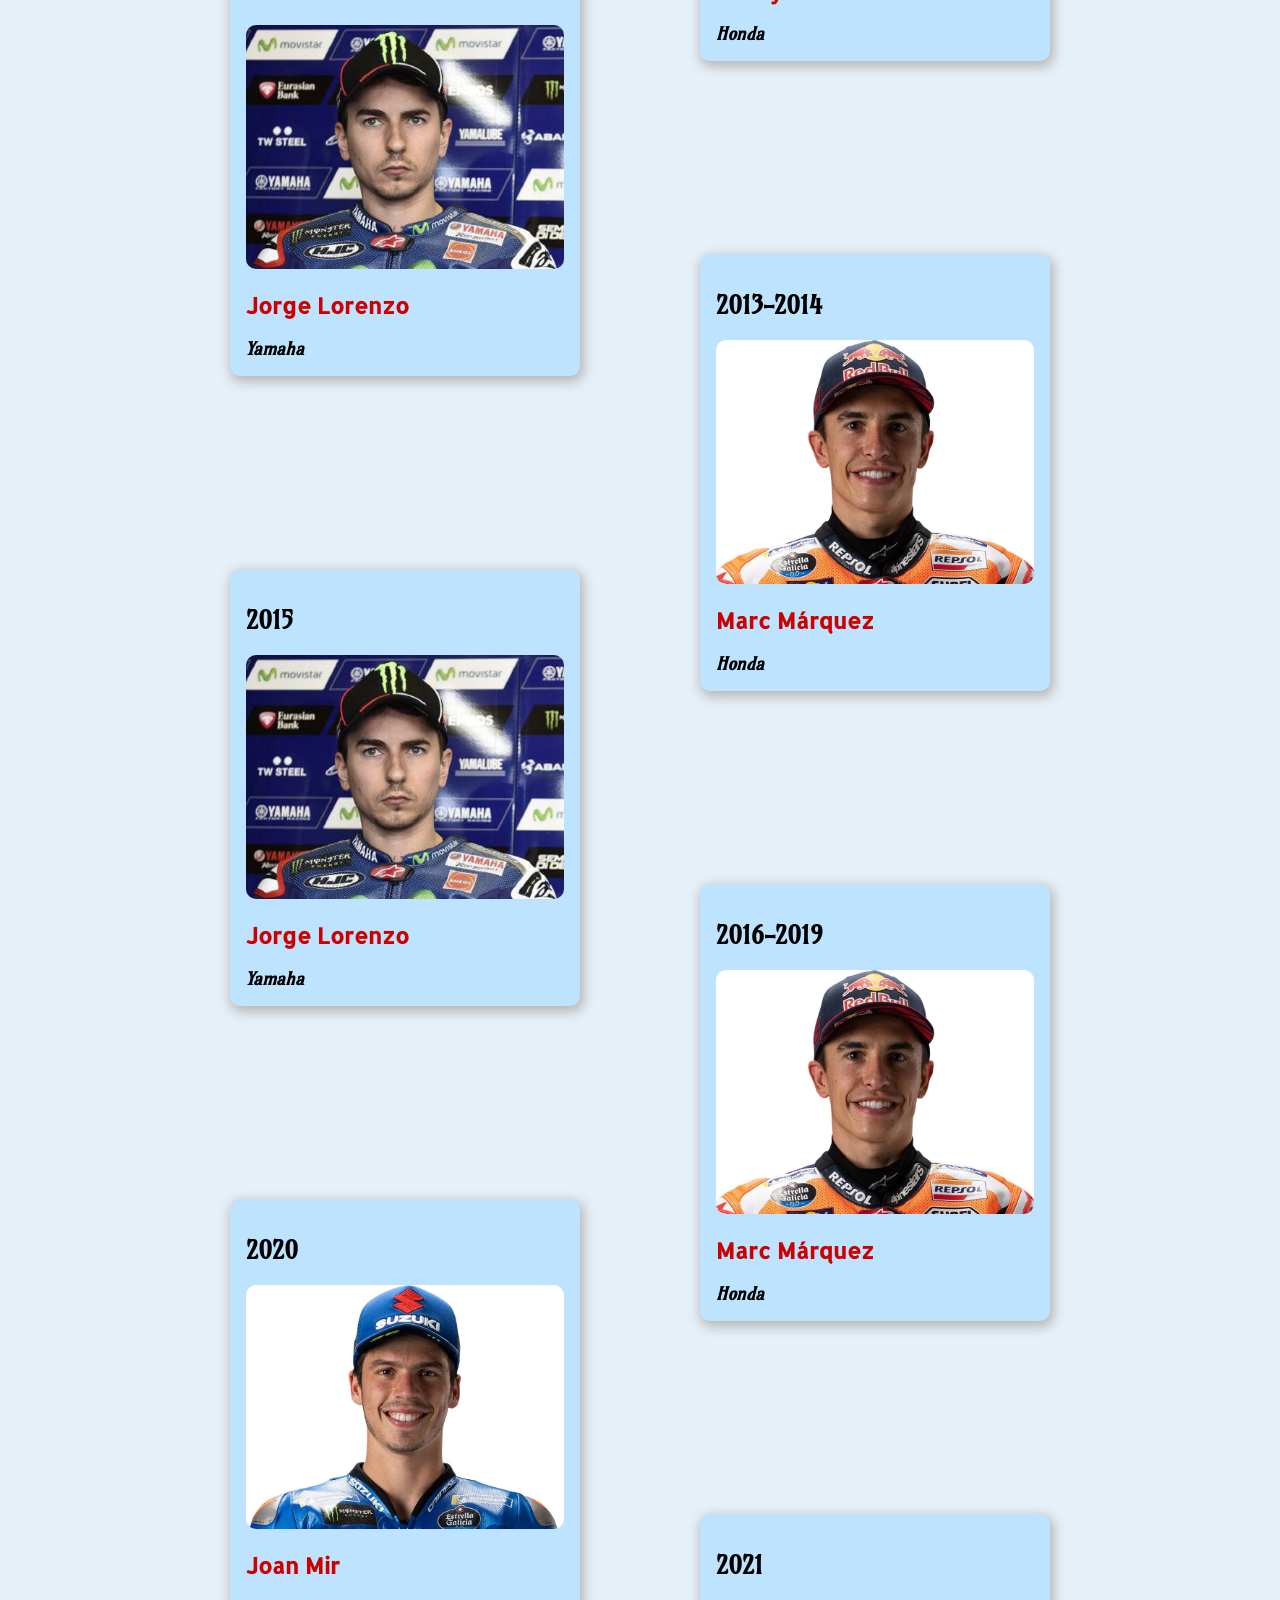
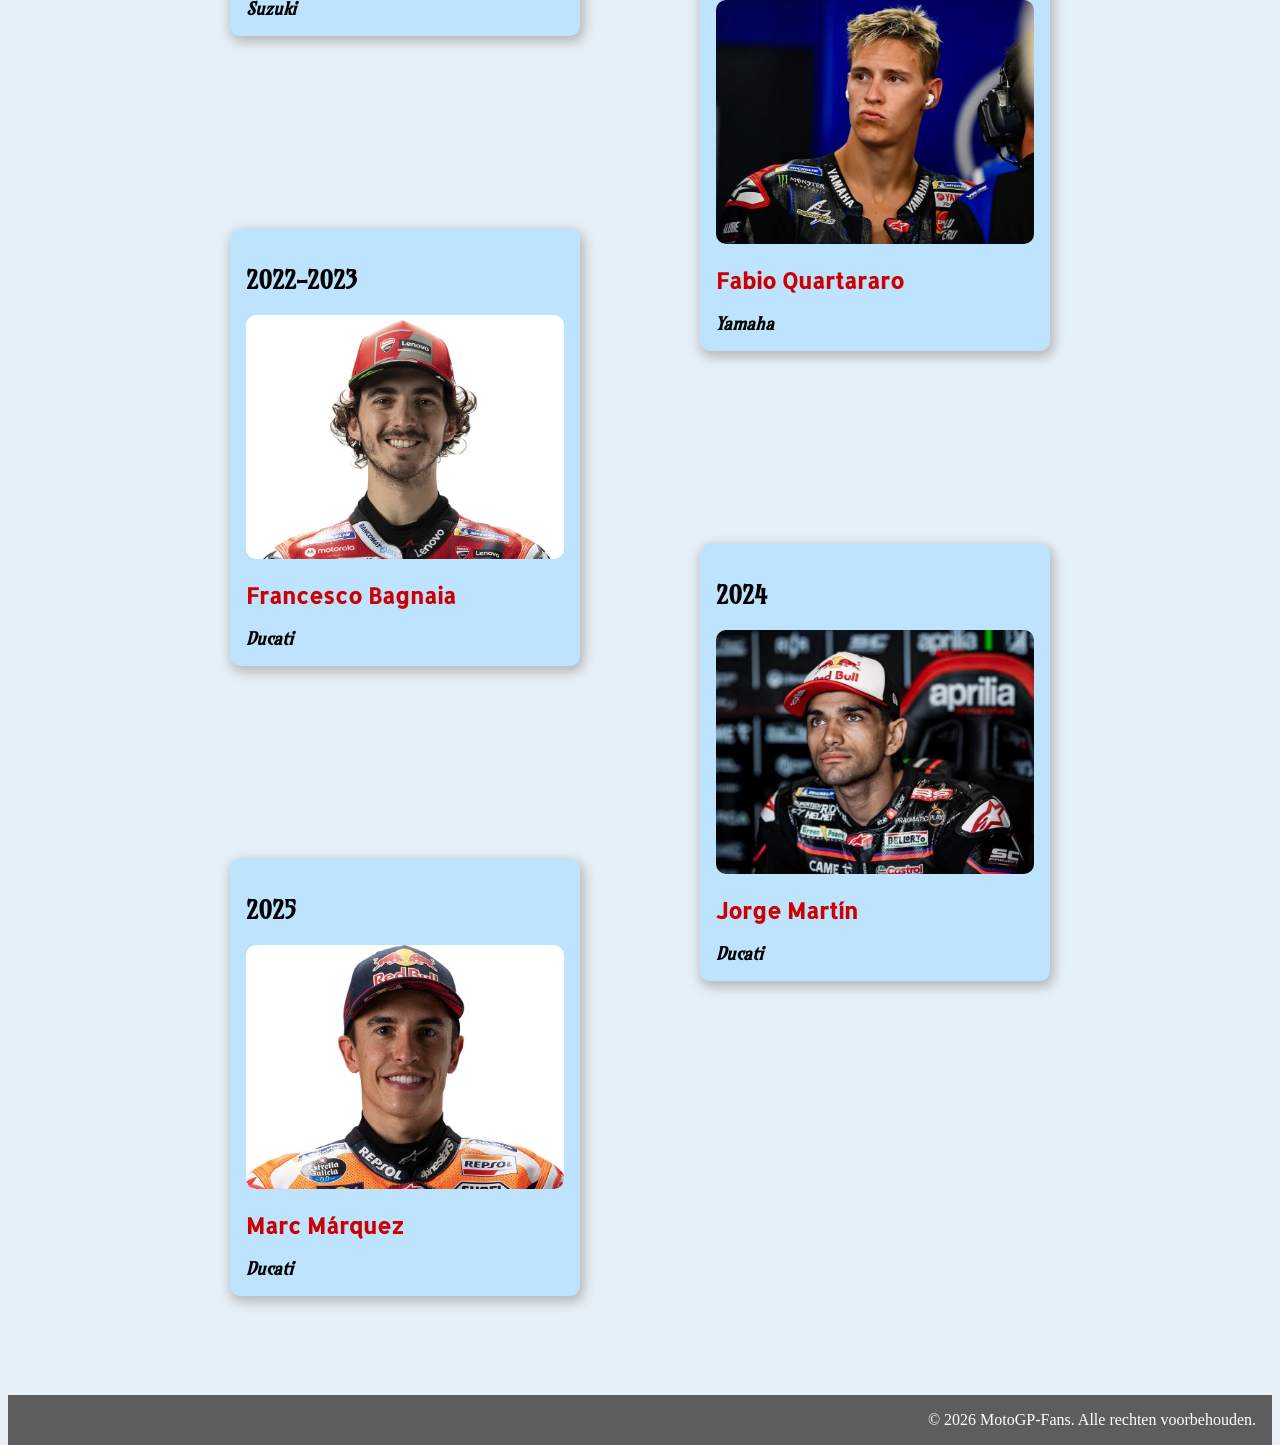
==== commit e3f2b6a9: "gave sections ids and condensed champion section on desktop" ====
--- a/champions.html
+++ b/champions.html
@@ -38,7 +38,7 @@
 
     <main>
         <!-- kampioenen overzicht -->
-        <section class="champions-container">
+        <section id="champions-container">
             <div class="champions-header">
                 <h2 class="text-center">Kampioenen Tijdlijn</h2>
             </div>
--- a/css/styles.css
+++ b/css/styles.css
@@ -140,7 +140,7 @@
     }
 
     /* Main Page */
-    .feature-container {
+    #feature-container {
         position: relative;
         display: flex;
         flex-wrap: wrap;
@@ -148,12 +148,12 @@
         margin: -4.5rem var(--spacer-xl) var(--spacer);
     }
 
-    .gradient-block {
+    #gradient-block {
         padding-block: var(--spacer-large);
         background: linear-gradient(90deg, var(--grey) 33%, var(--accent-2) 0);
     }
 
-    .reversed-gradient-block {
+    #reversed-gradient-block {
         padding-block: var(--spacer-large);
         background: linear-gradient(90deg, var(--accent-2) 66%, var(--grey) 0);
     }
@@ -182,12 +182,12 @@
         background: var(--accent-1-transparent);
     }
 
-    .reduced-width {
+    #reduced-width {
         display: grid;
         grid-template-columns: 1fr 4fr 1fr;
     }
 
-    .reduced-width>* {
+    #reduced-width>* {
         grid-column: 2;
     }
 
@@ -224,13 +224,13 @@
     }
 
     /* Champions Page */
-    .champions-container {
+    #champions-container {
         position: relative;
         margin: 0 auto;
         padding: var(--spacer-xxl) 0 10em;
     }
 
-    .champions-container article {
+    #champions-container article {
         position: relative;
         block-size: 500px;
         display: flex;
@@ -353,7 +353,7 @@
         object-fit: cover;
     }
 
-    .two-halves .text-half {
+    #two-halves .text-half {
         display: flex;
         flex-direction: column;
         gap: var(--spacer);
@@ -361,19 +361,19 @@
         padding: var(--spacer);
     }
 
-    .two-halves .image-half {
+    #two-halves .image-half {
         min-block-size: 450px;
         block-size: clamp(450px, 80vw, 600px);
         contain: paint;
     }
 
-    .two-halves .image-half img {
+    #two-halves .image-half img {
         inline-size: 100%;
         block-size: 100%;
         object-fit: cover;
     }
 
-    .reduced-width ul {
+    #reduced-width ul {
         list-style: disc inside;
         margin-block: var(--spacer);
     }
@@ -589,12 +589,12 @@
 @media (width >=500px) {
 
     /* Contact Page */
-    .contact-form {
+    #contact-form {
         display: grid;
         grid-template-columns: 1fr 4fr 1fr;
     }
 
-    .contact-form>* {
+    #contact-form>* {
         grid-column: 2;
     }
 }
@@ -612,20 +612,20 @@
         top: 28px;
     }
 
-
     /* Main Page */
-    .two-halves {
+    #two-halves {
         display: grid;
         grid-template-columns: 1fr 1fr;
         align-items: center;
     }
 
-    .two-halves :nth-child(3) {
+    /* reverse order */
+    #two-halves :nth-child(3) {
         grid-column: 2;
         grid-row: 2;
     }
 
-    .two-halves :nth-child(4) {
+    #two-halves :nth-child(4) {
         grid-column: 1;
         grid-row: 2;
     }
@@ -658,16 +658,18 @@
 
 @media (width >=900px) {
 
-
-
     /* Champions Page */
     .timeline-line {
         left: 50%;
         transform: translateX(-50%);
     }
 
-    .champions-container article {
-        block-size: 50vh;
+    .champions-header {
+        padding-block-end: calc(var(--spacer-xxl) * 2);
+    }
+
+    #champions-container article {
+        block-size: 35vh;
     }
 
     .rider-card {
